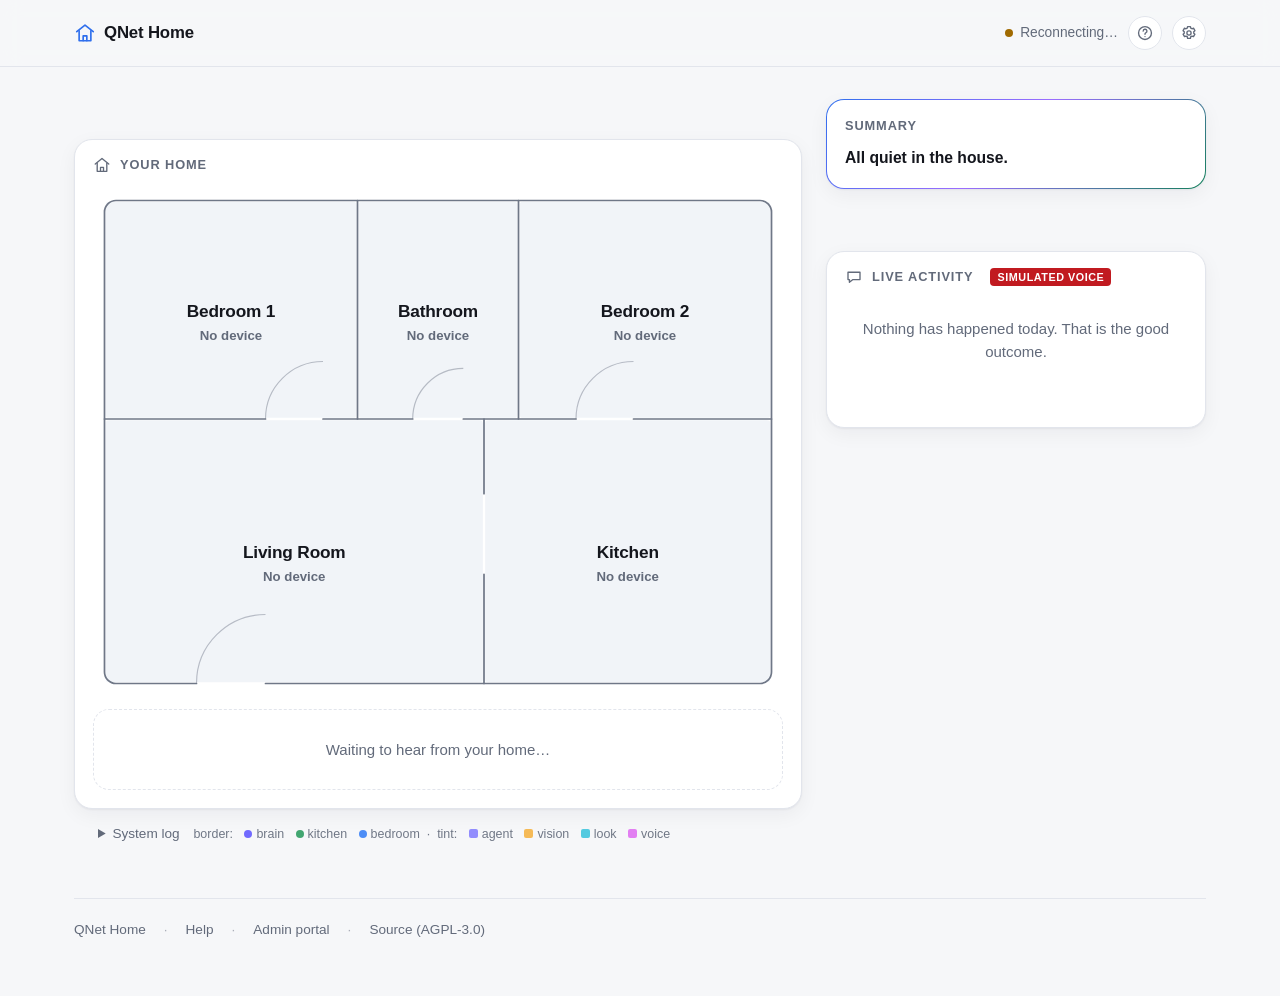
==== dashboard/index.html @ 2d07862c "System log: contrasting service tints replace same-hue shades Device stays the solid left border (vi" ====
<!--
  SPDX-License-Identifier: AGPL-3.0-or-later
  QNet Home - a privacy-first, multi-device home safety system.
  Copyright (C) 2026 QNet Home contributors. This is free software under the
  GNU Affero General Public License v3 or later, with ABSOLUTELY NO WARRANTY.

  dashboard/index.html - the QNet Home PRODUCT PAGE (T5.4; DESIGN.md S14/S18).

  This is the page a family opens. The page an engineer opens is
  dashboard/admin.html - which is this file's predecessor, moved aside intact
  (raw feed with topics and payloads, session fields, latency waterfall,
  bytes-on-the-wire, refusals, llm lines, reset buttons). Nothing was taken
  away from it; this file is a SECOND view over the same wire messages.

  THE RULE THIS FILE IS BUILT AROUND: no jargon reaches the screen. The words
  "MQTT", "topic", "payload", "JSON", "ULID", "session", "phase", "urgency",
  "skill" and "refusal" appear in this file only in comments and in variable
  names - never in anything rendered. Everything the resident's family sees is
  a plain English sentence. The single function that enforces this is
  humanize() in the LOGIC CORE below: it maps ONE wire event to ONE sentence,
  and returns null for every event kind that is engineering detail (refusal,
  llm, look_in_rooms, non-escalating phase moves, ...). If it returns null the
  event is not rendered here at all - go to the admin portal for it.

  What DESIGN.md S14 still binds, and is still honoured:
    * urgency:safety + state:active takes over the whole screen; routine never
      does. Same predicate as the admin page (takeoverPredicate), so a "where
      are my glasses" question can never interrupt anyone.
    * the simulated emergency call is unmissable: the word SIMULATED is IN the
      sentence humanize() produces (never a tooltip, never a legend) and the
      renderer additionally paints a red bold badge on the line. A bystander
      glancing at this screen must not be able to mistake it for a real call.
    * AGPL S13 network-use clause: a source link to the repository is in the
      footer AND in the Help modal's About section.

  MQTT CLIENT ATTRIBUTION: the "MINI MQTT CLIENT" block below is copied, with
  only cosmetic renaming, from dashboard/admin.html, which itself copied it
  from dev/sim.html (T1.2b) - see that file's header for why a ~200-line
  hand-rolled MQTT-over-WebSocket client beats embedding mqtt.js for a
  dependency-free, CDN-free page that must work from file://. Three copies now
  speak the wire protocol identically; if the wire handling ever needs a fix,
  fix it in all three (the same accepted duplication sim.html documents).

  SESSION-TRACKING ATTRIBUTION: the qnet/session/<id> and qnet/<room>/*
  subscribe-and-index logic (the `sessions` / `rooms` maps, newestSessionForRoom,
  activeTakeoverSession, publishReset's qnet/<room>/cmd message) is likewise
  copied from dashboard/admin.html and kept behaviourally identical, so the two
  pages agree about what is happening in the house even though they say it
  completely differently.

  Self-contained: no build step, no npm, no CDN, no network fetch of any kind.
  Opens from file:// and from the packaged .EXE alike.
-->
<!DOCTYPE html>
<html lang="en">
<head>
<meta charset="UTF-8">
<meta name="viewport" content="width=device-width, initial-scale=1">
<title>QNet Home</title>
<style>
  /* ------------------------------------------------------------------
     Product surface. Light by default, dark when the OS asks (S14 wants
     a dark-friendly page; prefers-color-scheme plus an explicit
     data-theme override so a host that stamps one still wins).
     System font stack, generous spacing, no frameworks.
     ------------------------------------------------------------------ */
  :root {
    --bg: #f6f7f9;
    --bg-soft: #eef0f4;
    --card: #ffffff;
    --card-2: #f4f6f9;
    --line: #e2e5ec;
    --line-soft: #eceff4;
    --text: #14161d;
    --muted: #626a7a;
    --brand: #2f6fed;
    --calm: #12805a;
    --caution: #a06a00;
    --alert: #c22630;
    --shadow: 0 1px 2px rgba(16, 20, 32, 0.05), 0 6px 20px rgba(16, 20, 32, 0.05);
    /* T5.5 floor plan */
    --fp-room: #f1f4f8; --fp-wall: #6f7787; --fp-chip: #ffffff;
    --fp-caution-fill: rgba(160, 106, 0, 0.20);
    --fp-alert-fill: rgba(194, 38, 48, 0.20);
    --fp-clear-fill: rgba(18, 128, 90, 0.18);
  }
  @media (prefers-color-scheme: dark) {
    :root {
      --bg: #0d0f14;
      --bg-soft: #14171e;
      --card: #171a22;
      --card-2: #1d212a;
      --line: #272c37;
      --line-soft: #21252e;
      --text: #e9ebf1;
      --muted: #949bab;
      --brand: #6d9bff;
      --calm: #3fc287;
      --caution: #efb54a;
      --alert: #ff6b70;
      --shadow: 0 1px 2px rgba(0, 0, 0, 0.4), 0 8px 24px rgba(0, 0, 0, 0.35);
      --fp-room: #1b1f28; --fp-wall: #6b7488; --fp-chip: #232833;
      --fp-caution-fill: rgba(239, 181, 74, 0.22);
      --fp-alert-fill: rgba(255, 107, 112, 0.22);
      --fp-clear-fill: rgba(63, 194, 135, 0.20);
    }
  }
  :root[data-theme="light"] {
    --bg: #f6f7f9; --bg-soft: #eef0f4; --card: #ffffff; --card-2: #f4f6f9;
    --line: #e2e5ec; --line-soft: #eceff4; --text: #14161d; --muted: #626a7a;
    --brand: #2f6fed; --calm: #12805a; --caution: #a06a00; --alert: #c22630;
    --fp-room: #f1f4f8; --fp-wall: #6f7787; --fp-chip: #ffffff;
    --fp-caution-fill: rgba(160, 106, 0, 0.20);
    --fp-alert-fill: rgba(194, 38, 48, 0.20);
    --fp-clear-fill: rgba(18, 128, 90, 0.18);
  }
  :root[data-theme="dark"] {
    --bg: #0d0f14; --bg-soft: #14171e; --card: #171a22; --card-2: #1d212a;
    --line: #272c37; --line-soft: #21252e; --text: #e9ebf1; --muted: #949bab;
    --brand: #6d9bff; --calm: #3fc287; --caution: #efb54a; --alert: #ff6b70;
    --fp-room: #1b1f28; --fp-wall: #6b7488; --fp-chip: #232833;
    --fp-caution-fill: rgba(239, 181, 74, 0.22);
    --fp-alert-fill: rgba(255, 107, 112, 0.22);
    --fp-clear-fill: rgba(63, 194, 135, 0.20);
  }

  * { box-sizing: border-box; }
  html, body { margin: 0; padding: 0; }
  body {
    background: var(--bg);
    color: var(--text);
    font: 15px/1.55 -apple-system, BlinkMacSystemFont, "Segoe UI", Roboto,
          "Helvetica Neue", Arial, "Noto Sans", sans-serif;
    -webkit-font-smoothing: antialiased;
  }
  a { color: var(--brand); }

  .shell { max-width: 1180px; margin: 0 auto; padding: 0 24px 56px; }

  /* ---------------- top bar ---------------- */
  .topbar {
    position: sticky; top: 0; z-index: 30;
    background: var(--bg);  /* fallback first: color-mix is recent, this must never be transparent */
    background: color-mix(in srgb, var(--bg) 88%, transparent);
    backdrop-filter: saturate(1.4) blur(10px);
    border-bottom: 1px solid var(--line);
  }
  .topbar-inner {
    max-width: 1180px; margin: 0 auto; padding: 16px 24px;
    display: flex; align-items: center; gap: 18px; flex-wrap: wrap;
  }
  .brand {
    font-size: 1.05rem; font-weight: 700; letter-spacing: -0.01em;
    display: inline-flex; align-items: center; gap: 8px; white-space: nowrap;
  }
  .brand .mark { color: var(--brand); font-size: 1.15em; }
  .house-status {
    flex: 1 1 260px; min-width: 200px;
    font-size: 1.02rem; font-weight: 600; letter-spacing: -0.005em;
  }
  /* Calm house -> the banner is hidden entirely; the actions keep their
     right-edge seat without it. */
  .house-status[hidden] { display: none; }
  .topbar-actions { margin-left: auto; }
  .house-status.calm { color: var(--calm); }
  .house-status.caution { color: var(--caution); }
  .house-status.alert { color: var(--alert); }
  .topbar-actions { display: flex; align-items: center; gap: 10px; }

  .conn { display: inline-flex; align-items: center; gap: 7px; color: var(--muted); font-size: 0.86rem; white-space: nowrap; }
  .conn .dot { width: 8px; height: 8px; border-radius: 50%; background: var(--muted); flex: none; }
  .conn.online .dot { background: var(--calm); }
  .conn.offline .dot { background: var(--caution); animation: breathe 1.6s ease-in-out infinite; }
  @keyframes breathe { 0%, 100% { opacity: 1; } 50% { opacity: 0.3; } }

  .icon-btn {
    width: 34px; height: 34px; border-radius: 50%;
    border: 1px solid var(--line); background: var(--card); color: var(--muted);
    font: inherit; font-size: 0.95rem; line-height: 1; cursor: pointer;
    display: inline-flex; align-items: center; justify-content: center;
  }
  .icon-btn:hover { color: var(--text); border-color: var(--muted); }
  .icon-btn:focus-visible { outline: 2px solid var(--brand); outline-offset: 2px; }

  /* ---------------- sections ---------------- */
  section { margin-top: 40px; }
  h2 {
    font-size: 0.8rem; font-weight: 700; letter-spacing: 0.07em;
    text-transform: uppercase; color: var(--muted); margin: 0 0 16px;
  }

  .rooms { display: grid; grid-template-columns: repeat(auto-fill, minmax(230px, 1fr)); gap: 16px; }
  .room {
    background: var(--card); border: 1px solid var(--line); border-radius: 16px;
    padding: 20px; box-shadow: var(--shadow);
  }
  .room.alert { border-color: var(--alert); }
  .room-name { font-size: 1.1rem; font-weight: 650; letter-spacing: -0.01em; margin-bottom: 12px; }
  .room-state { display: flex; align-items: center; gap: 9px; font-weight: 600; font-size: 0.98rem; }
  .room-state .bullet { width: 9px; height: 9px; border-radius: 50%; background: var(--muted); flex: none; }
  .room-state.quiet { color: var(--muted); }
  .room-state.quiet .bullet { background: var(--calm); opacity: 0.55; }
  .room-state.good { color: var(--calm); }
  .room-state.good .bullet { background: var(--calm); }
  .room-state.caution { color: var(--caution); }
  .room-state.caution .bullet { background: var(--caution); animation: breathe 1.6s ease-in-out infinite; }
  .room-state.alert { color: var(--alert); }
  .room-state.alert .bullet { background: var(--alert); animation: breathe 1.1s ease-in-out infinite; }
  .room-when { margin-top: 8px; color: var(--muted); font-size: 0.85rem; }

  .placeholder {
    background: var(--card); border: 1px dashed var(--line); border-radius: 16px;
    padding: 28px 24px; color: var(--muted); text-align: center;
  }

  /* ---------------- today feed ---------------- */
  .feed { background: var(--card); border: 1px solid var(--line); border-radius: 16px; box-shadow: var(--shadow); overflow: hidden; }
  .entry {
    display: flex; gap: 14px; align-items: flex-start;
    padding: 14px 20px; border-bottom: 1px solid var(--line-soft);
  }
  .entry:last-child { border-bottom: none; }
  .entry .icon { font-size: 1.05rem; line-height: 1.45; width: 1.5em; text-align: center; flex: none; }
  .entry .body { flex: 1; min-width: 0; }
  .entry .text { word-wrap: break-word; }
  .entry .when { color: var(--muted); font-size: 0.8rem; font-variant-numeric: tabular-nums; white-space: nowrap; padding-top: 2px; }
  .entry.tone-dim .text { color: var(--muted); font-style: italic; }
  .entry.tone-good .text { color: var(--calm); }
  .entry.tone-alert .text { color: var(--alert); font-weight: 600; }
  .entry.tone-emergency {
    background: rgba(194, 38, 48, 0.10);   /* fallback: the tint is part of the S14 requirement */
    background: color-mix(in srgb, var(--alert) 10%, transparent);
    border-left: 4px solid var(--alert);
  }
  .entry.tone-emergency .text { color: var(--alert); font-weight: 700; }
  /* S14: the SIMULATED badge is a requirement, not styling. Red, bold, ON the
     line - identical treatment to the admin page's .badge-sim. */
  .sim-badge {
    display: inline-block; margin-left: 8px; padding: 1px 7px; border-radius: 4px;
    background: #c11a20; color: #ffffff; font-size: 0.72em; font-weight: 800;
    letter-spacing: 0.05em; vertical-align: 1px;
  }

  /* ---------------- footer ---------------- */
  footer {
    margin-top: 48px; padding-top: 20px; border-top: 1px solid var(--line);
    color: var(--muted); font-size: 0.85rem;
    display: flex; gap: 8px 18px; flex-wrap: wrap; align-items: center;
  }
  footer a { color: var(--muted); text-decoration: none; }
  footer a:hover { color: var(--brand); text-decoration: underline; }
  footer .sep { opacity: 0.5; }

  /* ---------------- modals ---------------- */
  .modal { position: fixed; inset: 0; z-index: 400; display: none; align-items: center; justify-content: center; padding: 24px; }
  .modal.open { display: flex; }
  .modal-scrim { position: absolute; inset: 0; background: rgba(10, 12, 18, 0.5); }
  .modal-card {
    position: relative; background: var(--card); color: var(--text);
    border: 1px solid var(--line); border-radius: 18px; box-shadow: var(--shadow);
    width: min(620px, 100%); max-height: 86vh; overflow-y: auto; padding: 28px 30px 30px;
  }
  .modal-card h3 { margin: 0 0 6px; font-size: 1.25rem; letter-spacing: -0.01em; }
  .modal-card h4 { margin: 26px 0 8px; font-size: 0.95rem; }
  .modal-card p, .modal-card li { color: var(--muted); }
  .modal-card ol, .modal-card ul { padding-left: 20px; margin: 8px 0; }
  .modal-card li { margin: 4px 0; }
  .modal-close {
    position: absolute; top: 16px; right: 18px; border: none; background: transparent;
    color: var(--muted); font-size: 1.4rem; line-height: 1; cursor: pointer; padding: 4px 8px;
  }
  .modal-close:hover { color: var(--text); }
  .legend { list-style: none; padding: 0; }
  .legend li { display: flex; align-items: baseline; gap: 10px; margin: 8px 0; }
  .legend .bullet { width: 9px; height: 9px; border-radius: 50%; flex: none; position: relative; top: 4px; }
  .legend .name { color: var(--text); font-weight: 600; white-space: nowrap; }

  .field { margin: 18px 0 6px; }
  .field label { display: block; font-weight: 600; color: var(--text); margin-bottom: 6px; font-size: 0.95rem; }
  .field input {
    width: 100%; padding: 10px 12px; font: inherit; color: var(--text);
    background: var(--card-2); border: 1px solid var(--line); border-radius: 10px;
  }
  .field input:focus { outline: 2px solid var(--brand); outline-offset: 1px; }
  .field .hint { color: var(--muted); font-size: 0.85rem; margin-top: 6px; }
  .btn {
    font: inherit; font-weight: 600; cursor: pointer; border-radius: 10px;
    padding: 10px 18px; border: 1px solid var(--line); background: var(--card-2); color: var(--text);
  }
  .btn.primary { background: var(--brand); border-color: transparent; color: #fff; }
  .btn:hover { filter: brightness(1.06); }
  .modal-actions { display: flex; justify-content: flex-end; gap: 10px; margin-top: 22px; }

  /* ---------------- incident banner (the default) ---------------- */
  #alertBanner {
    position: sticky; top: 0; z-index: 40;
    display: flex; align-items: center; gap: 12px;
    padding: 12px 24px; background: var(--alert); color: #fff;
    font-weight: 650; font-size: 0.98rem;
  }
  #alertBanner[hidden] { display: none; }
  #alertBanner .ab-dot {
    width: 10px; height: 10px; border-radius: 50%; background: #fff;
    animation: live-breathe 1.2s ease-in-out infinite; flex: 0 0 auto;
  }
  @media (prefers-reduced-motion: reduce) { #alertBanner .ab-dot { animation: none; } }
  #alertBanner .ab-actions { margin-left: auto; display: flex; gap: 8px; }
  #alertBanner .btn.sm {
    padding: 7px 14px; font-size: 0.85rem; border-radius: 9px;
    background: rgba(255,255,255,0.16); border: 1px solid rgba(255,255,255,0.45); color: #fff;
    font: inherit; font-size: 0.85rem; cursor: pointer;
  }
  #alertBanner .btn.sm.ab-resolve { background: #fff; color: var(--alert); border-color: #fff; }

  /* ---------------- safety takeover ---------------- */
  /* Calm but urgent: one room, one conversation, one button. Not a siren -
     the person reading this is probably frightened already. */
  #takeover { position: fixed; inset: 0; z-index: 600; display: none; background: var(--bg); overflow-y: auto; }
  #takeover.open { display: block; }
  .to-inner { max-width: 760px; margin: 0 auto; padding: 40px 24px 48px; display: flex; flex-direction: column; min-height: 100vh; }
  .to-kicker { color: var(--alert); font-weight: 700; font-size: 0.78rem; letter-spacing: 0.1em; text-transform: uppercase; }
  .to-room { font-size: clamp(2.2rem, 7vw, 3.4rem); font-weight: 750; letter-spacing: -0.02em; margin: 6px 0 2px; }
  .to-headline { font-size: 1.15rem; font-weight: 600; color: var(--alert); }
  .to-elapsed { color: var(--muted); margin-top: 10px; font-variant-numeric: tabular-nums; }
  .to-strip {
    margin: 22px 0 6px; padding: 14px 18px; border-radius: 12px;
    background: var(--card); border: 1px solid var(--line);
    display: flex; flex-wrap: wrap; gap: 6px 14px; align-items: center; font-weight: 600;
  }
  .to-strip .fact { display: inline-flex; align-items: center; gap: 8px; }
  .to-strip .fact::before { content: "✓"; color: var(--calm); font-weight: 800; }
  .to-strip .fact.sim::before { content: "!"; color: var(--alert); }
  .to-strip .sep { color: var(--muted); opacity: 0.6; }
  .to-chat { flex: 1; margin: 22px 0 8px; display: flex; flex-direction: column; gap: 10px; }
  .bubble { max-width: 78%; padding: 11px 15px; border-radius: 16px; line-height: 1.45; }
  .bubble.qnet { align-self: flex-end; background: var(--brand); color: #fff; border-bottom-right-radius: 5px; }
  .bubble.person { align-self: flex-start; background: var(--card-2); border: 1px solid var(--line); border-bottom-left-radius: 5px; }
  .bubble.silence { align-self: center; background: transparent; color: var(--muted); font-style: italic; font-size: 0.9rem; padding: 4px 0; }
  .to-actions { margin-top: 20px; display: flex; align-items: center; gap: 14px; flex-wrap: wrap; }
  #resolveBtn { background: var(--alert); border-color: transparent; color: #fff; padding: 13px 26px; font-size: 1rem; }
  .to-actions .hint { color: var(--muted); font-size: 0.85rem; }

  .selftest-output {
    margin-top: 24px; background: var(--card); border: 1px solid var(--line);
    border-radius: 12px; padding: 16px; font: 12px/1.55 ui-monospace, SFMono-Regular, Consolas, monospace;
    white-space: pre-wrap; max-height: 50vh; overflow-y: auto; color: var(--text);
  }

  /* ==================================================================
     T5.5 - THE HOUSE
     Left: an SVG floor plan of a standard two-bedroom home. Right: a
     380px column with the summary card over the live activity feed.
     One breakpoint, at 900px, where the two columns become one.
     ================================================================== */

  /* ---- the icon sprite ---- */
  /* Every glyph is stroke-only and inherits currentColor, so an icon is
     always exactly the colour of the text it sits beside - which is what
     makes the alert red and the all-clear green for free. */
  .sprite { position: absolute; width: 0; height: 0; overflow: hidden; }
  .ico {
    width: 18px; height: 18px; display: block; flex: none;
    fill: none; stroke: currentColor; stroke-width: 1.8;
    stroke-linecap: round; stroke-linejoin: round;
  }
  .ico.sm { width: 15px; height: 15px; }
  .ico.lg { width: 22px; height: 22px; }

  /* ---- two-column shell ---- */
  .layout {
    margin-top: 32px;
    display: grid; grid-template-columns: minmax(0, 1fr) minmax(300px, 380px);
    gap: 24px; align-items: start;
  }
  @media (max-width: 900px) {
    .layout { grid-template-columns: minmax(0, 1fr); }
    .side { max-width: none; }
  }
  .side { display: flex; flex-direction: column; gap: 22px; min-width: 0; }

  .panel {
    background: var(--card); border: 1px solid var(--line);
    border-radius: 18px; box-shadow: var(--shadow);
  }
  .panel-head {
    display: flex; align-items: center; gap: 9px;
    padding: 15px 18px 0;
  }
  .panel-head h2 { margin: 0; }
  .panel-head .ico { color: var(--muted); }

  /* ---- unassigned chip row ---- */
  .chiprow {
    display: flex; flex-wrap: wrap; align-items: center; gap: 8px;
    padding: 12px 18px 0; font-size: 0.85rem; color: var(--muted);
  }
  .chiprow[hidden] { display: none; }
  .chip {
    display: inline-flex; align-items: center; gap: 6px;
    padding: 3px 10px; border-radius: 999px;
    border: 1px dashed var(--line); background: var(--card-2); color: var(--muted);
    font-size: 0.82rem; font-weight: 600;
  }
  .chiprow .link {
    background: none; border: none; padding: 0; font: inherit; font-weight: 600;
    color: var(--brand); cursor: pointer; text-decoration: underline;
  }

  /* ---- the floor plan itself ---- */
  .fp-wrap { padding: 14px 18px 18px; }
  .floorplan { width: 100%; height: auto; display: block; }

  /* Walls: one weight for the shell, the same for partitions. 1.5px reads as
     drawn rather than as a border at every zoom we care about. */
  .fp-wall {
    fill: none; stroke: var(--fp-wall); stroke-width: 1.5;
    stroke-linecap: round; stroke-linejoin: round;
  }
  .fp-swing { fill: none; stroke: var(--fp-wall); stroke-width: 1; opacity: 0.45; }

  .fp-fill {
    fill: var(--fp-room); stroke: none;
    transition: fill 420ms ease;
  }
  .fp-room { cursor: pointer; outline: none; }
  .fp-room .fp-name {
    font-size: 15px; font-weight: 650; fill: var(--text);
    text-anchor: middle; pointer-events: none; user-select: none;
    letter-spacing: -0.01em;
  }
  .fp-room .fp-cap {
    font-size: 11.5px; font-weight: 600; fill: var(--muted);
    text-anchor: middle; pointer-events: none; user-select: none;
  }
  .fp-room:hover .fp-fill { filter: brightness(0.97); }
  @media (prefers-color-scheme: dark) { .fp-room:hover .fp-fill { filter: brightness(1.22); } }
  .fp-room:focus-visible .fp-focus { stroke: var(--brand); stroke-width: 2.5; opacity: 1; }
  .fp-focus { fill: none; stroke: none; opacity: 0; pointer-events: none; }

  /* State washes. Neutral is the base fill above; the rest paint over it. */
  .fp-room.tint-caution .fp-fill { fill: var(--fp-caution-fill); }
  .fp-room.tint-caution .fp-cap { fill: var(--caution); }
  .fp-room.tint-alert   .fp-fill { fill: var(--fp-alert-fill); animation: fpPulse 2s ease-in-out infinite; }
  .fp-room.tint-alert   .fp-cap { fill: var(--alert); }
  .fp-room.tint-alert   .fp-name { fill: var(--alert); }
  .fp-room.tint-clear   .fp-fill { fill: var(--fp-clear-fill); }
  .fp-room.tint-clear   .fp-cap { fill: var(--calm); }
  /* The 2s pulse is DESIGN S14's "urgent but not a siren": a slow breath, not
     a strobe. Anyone who has asked the OS to stop animating gets a flat wash. */
  @keyframes fpPulse { 0%, 100% { opacity: 1; } 50% { opacity: 0.55; } }
  @media (prefers-reduced-motion: reduce) {
    .fp-room.tint-alert .fp-fill { animation: none; }
  }

  /* The incident badge, at the room's centroid while a run is open. */
  .fp-badge { pointer-events: none; }
  .fp-badge.is-off { display: none; }
  .fp-badge circle { fill: var(--alert); stroke: none; }
  .fp-badge use { color: #ffffff; fill: none; stroke: currentColor; stroke-width: 2; stroke-linecap: round; stroke-linejoin: round; }

  /* Device dot-cluster: camera + speaker in a pill, at a fixed anchor. */
  .fp-dev { pointer-events: none; }
  .fp-dev.is-off { display: none; }
  .fp-dev .fp-dev-chip { fill: var(--fp-chip); stroke: var(--fp-wall); stroke-width: 0.8; opacity: 0.95; }
  .fp-dev use { color: var(--muted); fill: none; stroke: currentColor; stroke-width: 1.9; stroke-linecap: round; stroke-linejoin: round; }
  .fp-room.tint-alert .fp-dev use { color: var(--alert); }

  /* ---- hover / focus tooltip ---- */
  .fp-tip {
    position: fixed; z-index: 120; pointer-events: none; opacity: 0;
    transition: opacity 120ms ease; max-width: 260px;
    background: var(--card); color: var(--text);
    border: 1px solid var(--line); border-radius: 12px;
    box-shadow: var(--shadow); padding: 11px 14px; font-size: 0.86rem;
  }
  .fp-tip.show { opacity: 1; }
  .fp-tip .tip-name { font-weight: 700; font-size: 0.95rem; }
  .fp-tip .tip-state { font-weight: 600; margin-top: 2px; }
  .fp-tip .tip-state.caution { color: var(--caution); }
  .fp-tip .tip-state.alert { color: var(--alert); }
  .fp-tip .tip-state.good { color: var(--calm); }
  .fp-tip .tip-state.quiet { color: var(--muted); }
  .fp-tip .tip-line { color: var(--muted); margin-top: 6px; display: flex; align-items: center; gap: 7px; }

  /* ---- raw system log pane ---- */
  .syslog {
    max-width: 1180px; margin: 8px auto 0; padding: 0 24px;
    color: var(--muted); font-size: 0.85rem;
  }
  .syslog summary { cursor: pointer; padding: 6px 0; user-select: none; }
  .syslog .syslog-count { opacity: 0.7; }
  .syslog .syslog-pre {
    background: var(--card); border: 1px solid var(--line); border-radius: 12px;
    padding: 8px; max-height: 320px; overflow: auto;
    font-family: ui-monospace, Consolas, monospace;
    font-size: 0.76rem; line-height: 1.55; margin: 4px 0 12px;
  }
  .sl-line { white-space: pre; padding: 1px 8px; border-left: 4px solid transparent; border-radius: 3px; }
  /* axis 1: DEVICE = the solid left border */
  .sl-line.sl-brain   { border-left-color: #635bff; }
  .sl-line.sl-kitchen { border-left-color: #2f9e63; }
  .sl-line.sl-bedroom { border-left-color: #3b82f6; }
  .sl-line.sl-other   { border-left-color: #9ca3af; }
  /* axis 2: SERVICE = contrasting background tints (user feedback: shades of
     one hue were too close to tell apart) */
  .sl-line.sl-svc-vision { background: linear-gradient(90deg, rgba(245,158,11,0.20), rgba(245,158,11,0.05) 70%); }
  .sl-line.sl-svc-look   { background: linear-gradient(90deg, rgba(6,182,212,0.20),  rgba(6,182,212,0.05) 70%); }
  .sl-line.sl-svc-voice  { background: linear-gradient(90deg, rgba(217,70,239,0.20), rgba(217,70,239,0.05) 70%); }
  .sl-line.sl-svc-agent  { background: linear-gradient(90deg, rgba(99,91,255,0.18),  rgba(99,91,255,0.04) 70%); }
  .sl-legend { font-weight: 400; margin-left: 10px; opacity: 0.9; font-size: 0.78rem; }
  .sl-dot { display: inline-block; width: 8px; height: 8px; border-radius: 50%; margin: 0 4px 0 8px; }
  .sl-dot.sl-brain { background: #635bff; } .sl-dot.sl-kitchen { background: #2f9e63; }
  .sl-dot.sl-bedroom { background: #3b82f6; }
  .sl-sq { display: inline-block; width: 9px; height: 9px; border-radius: 2px; margin: 0 4px 0 8px; }
  .sl-sq.v { background: rgba(245,158,11,0.75); } .sl-sq.l { background: rgba(6,182,212,0.75); }
  .sl-sq.vo { background: rgba(217,70,239,0.75); } .sl-sq.a { background: rgba(99,91,255,0.75); }

  /* ---- live camera health ---- */
  /* The dot is the "is the webcam actually working" answer, everywhere a room
     is drawn: green + breathing while heartbeats flow, still amber when three
     beats in a row have gone missing. */
  .live-dot { width: 8px; height: 8px; border-radius: 50%; flex: 0 0 auto; display: inline-block; }
  .live-dot.on { background: var(--calm); animation: live-breathe 2.4s ease-in-out infinite; }
  .live-dot.off { background: var(--caution); animation: none; }
  @keyframes live-breathe { 0%, 100% { opacity: 1; } 50% { opacity: 0.35; } }
  @media (prefers-reduced-motion: reduce) { .live-dot.on { animation: none; } }
  .rm-health { display: inline-flex; align-items: center; gap: 6px; margin-left: 10px; }
  .fp-dev.dev-online use { color: var(--calm); }

  /* ---- the Summary card ---- */
  /* A 1px gradient hairline, done as a padded wrapper so it works without
     border-image and degrades to a plain rounded card if the gradient is
     unsupported. Subtle on purpose: this card must not out-shout an alert. */
  .summary {
    padding: 1px; border-radius: 18px;
    background: var(--line);
    background: linear-gradient(135deg, var(--brand) 0%, #9b6dff 48%, var(--calm) 100%);
    box-shadow: var(--shadow);
  }
  .summary-inner { background: var(--card); border-radius: 17px; padding: 16px 18px 18px; }
  .summary-head {
    display: flex; align-items: center; gap: 8px; margin-bottom: 10px;
    color: var(--muted); cursor: help;
  }
  .summary-head h2 { margin: 0; }
  .summary-text { font-size: 0.98rem; line-height: 1.55; }
  .summary-text .sim-badge { vertical-align: 2px; }
  .summary-headline { font-weight: 600; }
  .summary-bullets { margin: 8px 0 0; padding-left: 20px; }
  .summary-bullets li { margin-top: 4px; }
  .summary-bullets li::marker { color: var(--brand); }

  /* ---- live activity feed ---- */
  .feed-panel { display: flex; flex-direction: column; overflow: hidden; position: relative; }
  .feed-scroll { max-height: 46vh; min-height: 140px; overflow-y: auto; padding: 6px 0 4px; scroll-behavior: smooth; }
  @media (max-width: 900px) { .feed-scroll { max-height: 60vh; } }
  .feed-scroll .entry { padding: 11px 18px; }
  .feed-scroll .entry .icon { width: auto; display: flex; align-items: center; padding-top: 2px; }
  /* A new line announces itself: a quick settle into place and a brand-tinted
     wash that fades over a couple of seconds. Subtle on purpose - it should
     catch the corner of the eye, not compete with an alert. */
  .feed-scroll .entry.flash { animation: entry-flash 2.2s ease-out both; }
  @keyframes entry-flash {
    0%   { background: rgba(99, 91, 255, 0.16); transform: translateY(-3px); opacity: 0.4; }
    12%  { transform: translateY(0); opacity: 1; }
    100% { background: transparent; }
  }
  @media (prefers-reduced-motion: reduce) {
    .feed-scroll .entry.flash { animation: none; }
  }

  /* ---- room modal: the camera live-view placeholder ---- */
  /* This is the DESIGNED SLOT for streaming, not a stub apologising for its
     absence: a real 16:9 panel where the picture will go, labelled honestly. */
  .cam {
    position: relative; width: 100%; aspect-ratio: 16 / 9;
    border-radius: 14px; overflow: hidden;
    background: #10131a; border: 1px solid var(--line);
    display: flex; flex-direction: column; align-items: center; justify-content: center;
    gap: 10px; text-align: center; padding: 18px;
  }
  /* aspect-ratio fallback for older engines */
  @supports not (aspect-ratio: 16 / 9) { .cam { height: 0; padding-bottom: 56.25%; } }
  .cam::before {
    content: ""; position: absolute; inset: 0;
    background: radial-gradient(120% 90% at 50% 40%, rgba(255,255,255,0.06), transparent 70%);
  }
  .cam .ico { width: 42px; height: 42px; color: #6f7889; stroke-width: 1.4; position: relative; }
  .cam-title { position: relative; color: #cdd3df; font-weight: 650; letter-spacing: 0.01em; }
  .cam-note { position: relative; color: #8992a3; font-size: 0.86rem; max-width: 34ch; }
  .cam-chip {
    position: relative; display: inline-block; padding: 2px 10px; border-radius: 999px;
    background: rgba(255,255,255,0.07); color: #97a0b1;
    font-size: 0.74rem; font-weight: 700; letter-spacing: 0.06em; text-transform: uppercase;
  }
  .room-modal-state { display: flex; align-items: center; gap: 8px; font-weight: 650; margin: 2px 0 4px; }
  .room-modal-state.caution { color: var(--caution); }
  .room-modal-state.alert { color: var(--alert); }
  .room-modal-state.good { color: var(--calm); }
  .room-modal-state.quiet { color: var(--muted); }
  .devline { display: flex; align-items: center; gap: 9px; color: var(--muted); margin: 6px 0; }

  /* ---- Settings: rooms & devices ---- */
  .maprow {
    display: flex; align-items: center; gap: 10px; flex-wrap: wrap;
    padding: 9px 0; border-bottom: 1px solid var(--line-soft);
  }
  .maprow:last-child { border-bottom: none; }
  .maprow .devname { flex: 1 1 130px; font-weight: 650; color: var(--text); min-width: 0; }
  .maprow .how { color: var(--muted); font-size: 0.78rem; }
  .maprow select {
    font: inherit; font-size: 0.9rem; padding: 7px 10px; border-radius: 9px;
    background: var(--card-2); color: var(--text); border: 1px solid var(--line);
  }
  .maprow select:focus { outline: 2px solid var(--brand); outline-offset: 1px; }
  /* T5.7: per-room camera preview address. Full-width second line of a maprow
     (the row wraps), styled like every other input on the page. */
  .maprow .camurl {
    flex: 1 1 100%; font: inherit; font-size: 0.85rem; padding: 7px 10px;
    border-radius: 9px; background: var(--card-2); color: var(--text);
    border: 1px solid var(--line);
  }
  .maprow .camurl:focus { outline: 2px solid var(--brand); outline-offset: 1px; }

  /* ---- T5.7: typed voice input (feature-flagged, default OFF) ----
     A chat-style composer docked under the Live activity feed. It only exists
     on screen while the Settings toggle is on, and the SIMULATED VOICE badge
     in the panel head is on exactly as long as it is - §14's honesty rule,
     same treatment as the SIMULATED call badge. */
  .voice-dock {
    display: flex; gap: 8px; align-items: center;
    padding: 10px 14px; border-top: 1px solid var(--line-soft);
  }
  .voice-dock[hidden] { display: none; }
  .voice-dock select {
    font: inherit; font-size: 0.86rem; padding: 8px 8px; border-radius: 9px;
    background: var(--card-2); color: var(--text); border: 1px solid var(--line);
    max-width: 130px;
  }
  .voice-dock input {
    flex: 1; min-width: 0; font: inherit; font-size: 0.9rem; padding: 8px 12px;
    border-radius: 9px; background: var(--card-2); color: var(--text);
    border: 1px solid var(--line);
  }
  .voice-dock input:focus, .voice-dock select:focus { outline: 2px solid var(--brand); outline-offset: 1px; }
  .voice-dock button { padding: 8px 14px; }
  /* The greyed "not heard" hint chip on a discarded typed line. */
  .entry .line-hint {
    display: inline-block; margin-left: 8px; padding: 1px 8px; border-radius: 999px;
    border: 1px dashed var(--line); color: var(--muted);
    font-size: 0.72em; font-style: normal; white-space: nowrap; vertical-align: 1px;
  }

  /* ---- T5.7: room modal live camera preview (DESIGN §17 O14) ---- */
  .cam img {
    position: absolute; inset: 0; width: 100%; height: 100%;
    object-fit: contain; background: #000; z-index: 1;
  }
  .cam img[hidden] { display: none; }
  .cam .cam-live {
    position: absolute; top: 10px; left: 12px; z-index: 2;
    padding: 2px 10px; border-radius: 999px;
    background: rgba(0, 0, 0, 0.55); color: #ffffff;
    font-size: 0.72rem; font-weight: 700; letter-spacing: 0.04em;
  }
  .cam .cam-live .live-dot { color: #3fc287; margin-right: 4px; }
  .cam .cam-live[hidden] { display: none; }
  .cam .cam-err {
    position: absolute; bottom: 10px; left: 12px; z-index: 2;
    padding: 2px 10px; border-radius: 999px;
    background: rgba(0, 0, 0, 0.55); color: #cdd3df; font-size: 0.74rem;
  }
  .cam .cam-err[hidden] { display: none; }
</style>
</head>
<body>

<!-- ===================== ICON SPRITE =====================
  T5.5. Every glyph on this page comes from here. Hand-drawn on a 24x24 grid,
  stroke-only, no fills, no attributes on the paths at all - so each one
  inherits fill/stroke/stroke-width from the <use> that summons it and is
  therefore always the exact colour of the text beside it. That inheritance is
  why there is no per-icon colour CSS anywhere in this file.

  Emoji are gone from the page's chrome entirely (they render differently on
  every OS, they carry no stroke weight, and half of them are a different size
  to the other half). They survive ONLY inside quoted spoken text, which is the
  resident's words or the engine's - not this page's vocabulary.

  ICON_IDS in the LOGIC CORE lists these names, and the self-test asserts that
  every iconId humanize() can return is one of them.
-->
<svg class="sprite" aria-hidden="true" focusable="false" xmlns="http://www.w3.org/2000/svg">
  <symbol id="i-house" viewBox="0 0 24 24">
    <path d="M3 10.6 12 3.3l9 7.3"/><path d="M5.6 9.6V20.4h12.8V9.6"/><path d="M10 20.4v-5.2h4v5.2"/>
  </symbol>
  <symbol id="i-camera" viewBox="0 0 24 24">
    <path d="M3.2 8.9a2 2 0 0 1 2-2h2.1l1.3-2h6.8l1.3 2h2.1a2 2 0 0 1 2 2v8a2 2 0 0 1-2 2H5.2a2 2 0 0 1-2-2z"/>
    <circle cx="12" cy="12.7" r="3.2"/>
  </symbol>
  <symbol id="i-speaker" viewBox="0 0 24 24">
    <path d="M4 9.4h3.6L12 5.3v13.4L7.6 14.6H4z"/>
    <path d="M15.4 9.6a3.9 3.9 0 0 1 0 4.8"/><path d="M17.9 7a7.4 7.4 0 0 1 0 10"/>
  </symbol>
  <symbol id="i-mic" viewBox="0 0 24 24">
    <path d="M12 3.4a2.6 2.6 0 0 1 2.6 2.6v5.3a2.6 2.6 0 0 1-5.2 0V6A2.6 2.6 0 0 1 12 3.4z"/>
    <path d="M6.6 11.2a5.4 5.4 0 0 0 10.8 0"/><path d="M12 16.6v4"/><path d="M9.2 20.6h5.6"/>
  </symbol>
  <symbol id="i-bell" viewBox="0 0 24 24">
    <path d="M6.6 16.4V10a5.4 5.4 0 0 1 10.8 0v6.4"/><path d="M4.6 16.4h14.8"/>
    <path d="M10 19.3a2.2 2.2 0 0 0 4 0"/>
  </symbol>
  <symbol id="i-phone" viewBox="0 0 24 24">
    <path d="M6.7 3.5 9 3.9l1.2 3.6-1.9 1.5a12.2 12.2 0 0 0 5.7 5.7l1.5-1.9 3.6 1.2.4 2.4a1.6 1.6 0 0 1-1.7 1.8C10.5 19.7 4.3 13.5 4.9 5.3A1.6 1.6 0 0 1 6.7 3.5z"/>
  </symbol>
  <symbol id="i-chat" viewBox="0 0 24 24">
    <path d="M4 5.6h16v9.8h-9.4L5.9 19v-3.6H4z"/>
  </symbol>
  <symbol id="i-person" viewBox="0 0 24 24">
    <circle cx="12" cy="7.4" r="3.3"/><path d="M4.9 20.2a7.1 7.1 0 0 1 14.2 0"/>
  </symbol>
  <symbol id="i-magnifier" viewBox="0 0 24 24">
    <circle cx="10.7" cy="10.7" r="5.9"/><path d="m15 15 5 5"/>
  </symbol>
  <symbol id="i-check-circle" viewBox="0 0 24 24">
    <circle cx="12" cy="12" r="8.6"/><path d="m8 12.3 2.8 2.8 5.3-6"/>
  </symbol>
  <symbol id="i-alert-triangle" viewBox="0 0 24 24">
    <path d="M12 3.9 21.2 19.7H2.8z"/><path d="M12 9.9v4.2"/><path d="M12 17.1h.01"/>
  </symbol>
  <symbol id="i-sparkle" viewBox="0 0 24 24">
    <path d="M11 3.6 12.6 8.5 17.5 10.1 12.6 11.7 11 16.6 9.4 11.7 4.5 10.1 9.4 8.5z"/>
    <path d="M18 14.4 18.8 16.6 21 17.4 18.8 18.2 18 20.4 17.2 18.2 15 17.4 17.2 16.6z"/>
  </symbol>
  <symbol id="i-gear" viewBox="0 0 24 24">
    <path d="M13.9 3.4h-3.8l-.4 2.1a6.7 6.7 0 0 0-1.7.9l-2-.8-1.9 3.3 1.6 1.4a6.7 6.7 0 0 0 0 1.9l-1.6 1.4 1.9 3.3 2-.8a6.7 6.7 0 0 0 1.7.9l.4 2.1h3.8l.4-2.1a6.7 6.7 0 0 0 1.7-.9l2 .8 1.9-3.3-1.6-1.4a6.7 6.7 0 0 0 0-1.9l1.6-1.4-1.9-3.3-2 .8a6.7 6.7 0 0 0-1.7-.9z"/>
    <circle cx="12" cy="12" r="2.8"/>
  </symbol>
  <symbol id="i-question" viewBox="0 0 24 24">
    <circle cx="12" cy="12" r="8.6"/>
    <path d="M9.6 9.5a2.5 2.5 0 1 1 3.4 2.3c-.7.3-1 .9-1 1.6v.4"/><path d="M12 16.8h.01"/>
  </symbol>
  <symbol id="i-arrow-down" viewBox="0 0 24 24">
    <path d="M12 4.8v14.4"/><path d="m5.8 13.2 6.2 6 6.2-6"/>
  </symbol>
</svg>

<div class="topbar">
  <div class="topbar-inner">
    <div class="brand"><svg class="ico lg mark" aria-hidden="true"><use href="#i-house"></use></svg> QNet Home</div>
    <div class="house-status calm" id="houseStatus" hidden></div>
    <div class="topbar-actions">
      <span class="conn offline" id="conn"><span class="dot"></span><span id="connLabel">Reconnecting…</span></span>
      <button class="icon-btn" id="helpBtn" title="Help" aria-label="Help"><svg class="ico" aria-hidden="true"><use href="#i-question"></use></svg></button>
      <button class="icon-btn" id="settingsBtn" title="Settings" aria-label="Settings"><svg class="ico" aria-hidden="true"><use href="#i-gear"></use></svg></button>
    </div>
  </div>
</div>

<!-- The incident banner: the default face of an emergency (full-screen
     takeover is the Settings opt-in). Loud enough to be unmissable, small
     enough that the feed and the composer stay usable - resolving through
     conversation is the designed path, this strip is the shortcut. -->
<div id="alertBanner" role="alert" hidden>
  <span class="ab-dot" aria-hidden="true"></span>
  <span id="abText">Something needs attention</span>
  <span class="ab-actions">
    <button class="btn sm" id="abOpen" type="button">Open room</button>
    <button class="btn sm ab-resolve" id="abResolve" type="button">Mark resolved</button>
  </span>
</div>

<div class="shell">

  <div class="layout">

    <!-- ============ LEFT: THE HOUSE ============
      A schematic of a standard two-bedroom home, drawn once in markup and only
      ever RE-TINTED by script - the geometry never moves, so there is nothing
      to reflow when a room changes state and nothing to get wrong at 3am.

      Bedroom 1 | Bathroom (small, centre) | Bedroom 2   across the top
      Living Room | Kitchen                              across the bottom

      Walls are individual segments with real door gaps rather than five
      rectangles butted together, which is the whole difference between "a
      floor plan" and "a grid of boxes". Each room group is a button: hover or
      tab to it for the tooltip, click or press Enter for the room modal.
    -->
    <section class="panel" aria-labelledby="planTitle">
      <div class="panel-head">
        <svg class="ico" aria-hidden="true"><use href="#i-house"></use></svg>
        <h2 id="planTitle">Your home</h2>
      </div>

      <!-- Rooms the house mentioned that are not on the plan yet. They park
           here rather than being guessed onto a wrong room. -->
      <div class="chiprow" id="unassignedRow" hidden>
        <span>Not on the plan yet:</span>
        <span id="unassignedChips"></span>
        <button type="button" class="link" id="assignLink">Assign rooms</button>
      </div>

      <div class="fp-wrap">
        <svg class="floorplan" id="floorplan" viewBox="0 0 600 440"
             preserveAspectRatio="xMidYMid meet" role="group" aria-label="Floor plan of your home">

          <!-- room fills + labels + markers, painted under the walls -->
          <g id="fpRooms">
            <g class="fp-room" data-room="bedroom1" tabindex="0" role="button">
              <rect class="fp-fill" x="11" y="11" width="218" height="188" rx="3"/>
              <rect class="fp-focus" x="13" y="13" width="214" height="184" rx="3"/>
              <g class="fp-badge is-off" transform="translate(120,75)">
                <circle r="13"/><use href="#i-alert-triangle" x="-8" y="-8" width="16" height="16"/>
              </g>
              <text class="fp-name" x="120" y="111">Bedroom 1</text>
              <text class="fp-cap" x="120" y="131">All quiet</text>
              <g class="fp-dev is-off" transform="translate(120,163)">
                <rect class="fp-dev-chip" x="-26" y="-12" width="52" height="24" rx="12"/>
                <use href="#i-camera" x="-21" y="-8" width="16" height="16"/>
                <use href="#i-speaker" x="5" y="-8" width="16" height="16"/>
              </g>
            </g>

            <g class="fp-room" data-room="bathroom" tabindex="0" role="button">
              <rect class="fp-fill" x="231" y="11" width="138" height="188" rx="3"/>
              <rect class="fp-focus" x="233" y="13" width="134" height="184" rx="3"/>
              <g class="fp-badge is-off" transform="translate(300,75)">
                <circle r="13"/><use href="#i-alert-triangle" x="-8" y="-8" width="16" height="16"/>
              </g>
              <text class="fp-name" x="300" y="111">Bathroom</text>
              <text class="fp-cap" x="300" y="131">All quiet</text>
              <g class="fp-dev is-off" transform="translate(300,163)">
                <rect class="fp-dev-chip" x="-26" y="-12" width="52" height="24" rx="12"/>
                <use href="#i-camera" x="-21" y="-8" width="16" height="16"/>
                <use href="#i-speaker" x="5" y="-8" width="16" height="16"/>
              </g>
            </g>

            <g class="fp-room" data-room="bedroom2" tabindex="0" role="button">
              <rect class="fp-fill" x="371" y="11" width="218" height="188" rx="3"/>
              <rect class="fp-focus" x="373" y="13" width="214" height="184" rx="3"/>
              <g class="fp-badge is-off" transform="translate(480,75)">
                <circle r="13"/><use href="#i-alert-triangle" x="-8" y="-8" width="16" height="16"/>
              </g>
              <text class="fp-name" x="480" y="111">Bedroom 2</text>
              <text class="fp-cap" x="480" y="131">All quiet</text>
              <g class="fp-dev is-off" transform="translate(480,163)">
                <rect class="fp-dev-chip" x="-26" y="-12" width="52" height="24" rx="12"/>
                <use href="#i-camera" x="-21" y="-8" width="16" height="16"/>
                <use href="#i-speaker" x="5" y="-8" width="16" height="16"/>
              </g>
            </g>

            <g class="fp-room" data-room="living" tabindex="0" role="button">
              <rect class="fp-fill" x="11" y="201" width="328" height="228" rx="3"/>
              <rect class="fp-focus" x="13" y="203" width="324" height="224" rx="3"/>
              <g class="fp-badge is-off" transform="translate(175,285)">
                <circle r="13"/><use href="#i-alert-triangle" x="-8" y="-8" width="16" height="16"/>
              </g>
              <text class="fp-name" x="175" y="321">Living Room</text>
              <text class="fp-cap" x="175" y="341">All quiet</text>
              <g class="fp-dev is-off" transform="translate(175,373)">
                <rect class="fp-dev-chip" x="-26" y="-12" width="52" height="24" rx="12"/>
                <use href="#i-camera" x="-21" y="-8" width="16" height="16"/>
                <use href="#i-speaker" x="5" y="-8" width="16" height="16"/>
              </g>
            </g>

            <g class="fp-room" data-room="kitchen" tabindex="0" role="button">
              <rect class="fp-fill" x="341" y="201" width="248" height="228" rx="3"/>
              <rect class="fp-focus" x="343" y="203" width="244" height="224" rx="3"/>
              <g class="fp-badge is-off" transform="translate(465,285)">
                <circle r="13"/><use href="#i-alert-triangle" x="-8" y="-8" width="16" height="16"/>
              </g>
              <text class="fp-name" x="465" y="321">Kitchen</text>
              <text class="fp-cap" x="465" y="341">All quiet</text>
              <g class="fp-dev is-off" transform="translate(465,373)">
                <rect class="fp-dev-chip" x="-26" y="-12" width="52" height="24" rx="12"/>
                <use href="#i-camera" x="-21" y="-8" width="16" height="16"/>
                <use href="#i-speaker" x="5" y="-8" width="16" height="16"/>
              </g>
            </g>
          </g>

          <!-- WALLS. Outer shell with a rounded corner radius and one gap for
               the front door; partitions with a gap at every doorway. -->
          <g class="fp-wall" pointer-events="none">
            <path d="M20 10 H580 A10 10 0 0 1 590 20 V420 A10 10 0 0 1 580 430 H150
                     M90 430 H20 A10 10 0 0 1 10 420 V20 A10 10 0 0 1 20 10"/>
            <path d="M230 10 V200"/>
            <path d="M370 10 V200"/>
            <path d="M10 200 H150   M200 200 H278   M322 200 H420   M470 200 H590"/>
            <path d="M340 200 V265  M340 335 V430"/>
          </g>

          <!-- Door swings. Thin and half-faded: they say "this is a door"
               without competing with anything that matters. -->
          <g class="fp-swing" pointer-events="none">
            <path d="M90 430 A60 60 0 0 1 150 370"/>
            <path d="M150 200 A50 50 0 0 1 200 150"/>
            <path d="M278 200 A44 44 0 0 1 322 156"/>
            <path d="M420 200 A50 50 0 0 1 470 150"/>
          </g>
        </svg>

        <div class="placeholder" id="roomsEmpty" style="margin-top:14px;">Waiting to hear from your home…</div>
      </div>
    </section>

    <!-- ============ RIGHT: SUMMARY over LIVE ACTIVITY ============ -->
    <div class="side">

      <!-- The digest. Composed by composeSummary() in the LOGIC CORE from
           today's activity - deterministic, unit-tested, and deliberately NOT
           claimed to be written by a model. The tooltip says where it comes
           from. -->
      <div class="summary">
        <div class="summary-inner">
          <div class="summary-head" title="Generated from today's activity">
            <h2 id="summaryTitle">Summary</h2>
          </div>
          <div class="summary-text" id="summaryText" aria-live="polite"><div class="summary-headline">All quiet in the house.</div></div>
        </div>
      </div>

      <section class="panel feed-panel" aria-labelledby="feedTitle">
        <div class="panel-head">
          <svg class="ico" aria-hidden="true"><use href="#i-chat"></use></svg>
          <h2 id="feedTitle">Live activity</h2>
          <!-- T5.7: on exactly while the Settings toggle is on. §14's honesty
               rule, same treatment as the SIMULATED call badge: the reader must
               never mistake a typed line for something a room actually heard. -->
          <span class="sim-badge" id="voiceBadge" hidden>SIMULATED VOICE</span>
        </div>
        <!-- NEWEST AT THE TOP: the latest line is always visible without
             scrolling, and each new arrival announces itself with a brief
             highlight. Scrolling down reads back into the day. -->
        <div class="feed-scroll" id="feedScroll">
          <div class="feed" id="feed" style="border:none; box-shadow:none; border-radius:0; background:transparent;"></div>
          <div class="placeholder" id="feedEmpty" style="border:none; padding:24px 18px;">Nothing has happened today. That is the good outcome.</div>
        </div>
        <!-- T5.7: the typed stand-in for the speech service that is not built
             yet. Routing mirrors dev/sim.html's ROUTING CORE exactly (DESIGN §5
             sanctions the sim as the stand-in); hidden unless the toggle is on. -->
        <div class="voice-dock" id="voiceDock" hidden>
          <select id="voiceRoom" aria-label="Room the typed line is spoken in"></select>
          <input id="voiceText" type="text" autocomplete="off"
                 placeholder="Type what would have been said out loud…">
          <button class="btn primary" id="voiceSend">Send</button>
        </div>
      </section>

    </div>
  </div>

  <!-- Raw system log (user request 2026-08-06): every wire message, on the
       home page, collapsed by default so the product face stays calm. The
       admin portal remains the full technical view with filtering. -->
  <details class="syslog" id="syslogPane">
    <summary>System log <span class="syslog-count" id="syslogCount"></span>
      <span class="sl-legend">border: <i class="sl-dot sl-brain"></i>brain
      <i class="sl-dot sl-kitchen"></i>kitchen <i class="sl-dot sl-bedroom"></i>bedroom
      &nbsp;·&nbsp; tint: <i class="sl-sq a"></i>agent <i class="sl-sq v"></i>vision
      <i class="sl-sq l"></i>look <i class="sl-sq vo"></i>voice</span></summary>
    <div id="syslogBody" class="syslog-pre" aria-live="off"></div>
  </details>

  <footer>
    <span>QNet Home</span>
    <span class="sep">·</span>
    <a href="#" id="footerHelp">Help</a>
    <span class="sep">·</span>
    <a href="admin.html">Admin portal</a>
    <span class="sep">·</span>
    <a href="https://github.com/qnethome2026-oss/QNet-Home" target="_blank" rel="noopener">Source (AGPL-3.0)</a>
  </footer>

  <pre id="selftestOutput" class="selftest-output" hidden></pre>
</div>

<!-- ===================== HELP ===================== -->
<div class="modal" id="helpModal" role="dialog" aria-modal="true" aria-labelledby="helpTitle">
  <div class="modal-scrim" data-close></div>
  <div class="modal-card">
    <button class="modal-close" data-close aria-label="Close">×</button>
    <h3 id="helpTitle">Help</h3>

    <h4>What is QNet Home</h4>
    <p>
      QNet Home watches over the rooms you put it in, so someone who lives alone
      is never alone after a fall. Each room understands what it sees and hears
      on its own, right there in the room — no video, no audio and no recording
      ever leaves the house. The only things that travel between rooms are short
      text messages, like “a fall was detected” or “the glasses are on the
      nightstand”.
    </p>

    <h4>What the statuses mean</h4>
    <ul class="legend">
      <li><span class="bullet" style="background: var(--calm); opacity: 0.55;"></span><span><span class="name">All quiet</span> — nothing is happening in that room.</span></li>
      <li><span class="bullet" style="background: var(--caution);"></span><span><span class="name">Checking in…</span> — QNet saw something and is asking whether the person is okay.</span></li>
      <li><span class="bullet" style="background: var(--alert);"></span><span><span class="name">Needs attention</span> — nobody answered, so QNet has started getting help.</span></li>
      <li><span class="bullet" style="background: var(--alert);"></span><span><span class="name">Help is on the way</span> — emergency help has been called.</span></li>
      <li><span class="bullet" style="background: var(--calm);"></span><span><span class="name">All clear</span> — the room settled down again a few minutes ago.</span></li>
    </ul>

    <h4>What happens when a fall is detected</h4>
    <ol>
      <li>The room sees the fall and QNet speaks up straight away: “I saw you fall. Are you okay?”</li>
      <li>It listens. If the person says they are fine, or that it was a false alarm, it stops there.</li>
      <li>If nobody answers, QNet messages the trusted contacts on your list and keeps talking to the person so they are not alone.</li>
      <li>If there is still no answer, QNet calls emergency services and says where the fall happened.</li>
      <li>It stays with the person, telling them what has been done, until help arrives.</li>
    </ol>

    <h4>How to cancel</h4>
    <p>
      Say <b>“false alarm”</b>, <b>“never mind”</b> or <b>“stop”</b> out loud, in the room.
      QNet stops immediately and marks it as a false alarm. You can also press
      <b>Mark as resolved</b> on this screen while an alert is showing.
    </p>

    <h4>For first responders</h4>
    <p>
      Say <b>“I'm the first responder, what happened?”</b> anywhere in the house and
      QNet will speak a short summary out loud: what it saw, when, what the person
      said, and who has already been contacted. It works at any point, including
      while an emergency is still in progress.
    </p>

    <h4>About</h4>
    <p>
      QNet Home, version 0.1.0. Free software licensed under the
      <b>GNU Affero General Public License v3 or later</b>, with absolutely no
      warranty. Because you are using this over a network, the licence entitles you
      to the complete source code:
      <a href="https://github.com/qnethome2026-oss/QNet-Home" target="_blank" rel="noopener">github.com/qnethome2026-oss/QNet-Home</a>.
    </p>
    <p>
      Emergency calls in this build are <b>simulated</b> and clearly labelled as such
      on screen. QNet Home is not a medical device.
    </p>
  </div>
</div>

<!-- ===================== SETTINGS ===================== -->
<div class="modal" id="settingsModal" role="dialog" aria-modal="true" aria-labelledby="setTitle">
  <div class="modal-scrim" data-close></div>
  <div class="modal-card">
    <button class="modal-close" data-close aria-label="Close">×</button>
    <h3 id="setTitle">Settings</h3>

    <!-- T5.5: which real room sits where on the plan. Rooms are discovered by
         listening, so this list grows on its own; the dropdowns only exist for
         the cases the name guesser will not touch. -->
    <h4 style="margin-top:18px;">Rooms &amp; devices</h4>
    <p class="hint" style="margin:0 0 4px;">
      Each room QNet has heard from, and where it sits on your floor plan.
      Choose “Not on the plan” to leave one off.
    </p>
    <div id="mapRows"></div>
    <p class="hint" id="mapEmpty">No rooms have been heard from yet.</p>

    <div class="field">
      <label for="hubUrl">Home hub address</label>
      <input id="hubUrl" type="text" spellcheck="false" autocapitalize="off" autocorrect="off">
      <div class="hint">Where this screen listens to your home. Leave it alone unless someone told you to change it. Saving reconnects.</div>
    </div>

    <!-- T5.7: the typed-voice feature flag. DEFAULT OFF; the stored value must
         be exactly "1" to turn it on (parseVoiceSimFlag in the LOGIC CORE). -->
    <div class="field">
      <label for="voiceSimToggle" style="display:flex; align-items:center; gap:9px; cursor:pointer;">
        <input id="voiceSimToggle" type="checkbox" style="width:auto; margin:0;">
        Simulated voice input
      </label>
      <div class="hint">
        Lets you type what a person would have said out loud, from this screen,
        while the listening hardware is not set up yet. Everything you type is
        clearly marked SIMULATED VOICE. Off unless you turn it on.
      </div>
    </div>

    <div class="field">
      <label for="fullscreenToggle" style="display:flex; align-items:center; gap:9px; cursor:pointer;">
        <input id="fullscreenToggle" type="checkbox" style="width:auto; margin:0;">
        Full-screen emergency alert
      </label>
      <div class="hint">
        Off: an emergency shows as a red banner and you can keep talking to the
        house right here. On: it takes the whole screen — for a wall display
        nobody types on.
      </div>
    </div>

    <p style="margin-top: 26px;">
      <a href="admin.html">Open admin portal →</a><br>
      <span class="hint">The technical view: every message, timing and diagnostic.</span>
    </p>

    <div class="modal-actions">
      <button class="btn" data-close>Cancel</button>
      <button class="btn primary" id="saveSettings">Save</button>
    </div>
  </div>
</div>

<!-- ===================== ROOM (click a room on the plan) ===================== -->
<div class="modal" id="roomModal" role="dialog" aria-modal="true" aria-labelledby="rmTitle">
  <div class="modal-scrim" data-close></div>
  <div class="modal-card">
    <button class="modal-close" data-close aria-label="Close">×</button>
    <h3 id="rmTitle">Room</h3>
    <div class="room-modal-state quiet" id="rmState"></div>
    <div class="devline" id="rmDevices"></div>

    <h4>Live view</h4>
    <!-- THE SLOT (DESIGN §17 O14). With no preview address saved for the room
         this is the same honest placeholder it always was. With one saved in
         Settings, the slot shows the node's latest frame, refreshed about
         twice a second while (and only while) this modal is open - an
         in-home, LAN-only preview, and the label says exactly that. Never
         called "streaming": it is a picture that refreshes. -->
    <div class="cam" id="rmCam" role="img" aria-label="Camera live view is not enabled in this build">
      <img id="rmCamImg" alt="" hidden>
      <div class="cam-live" id="rmCamLive" hidden><span class="live-dot">●</span>LIVE — local preview (LAN only)</div>
      <div class="cam-err" id="rmCamErr" hidden>Camera unreachable — still trying</div>
      <svg class="ico" aria-hidden="true"><use href="#i-camera"></use></svg>
      <div class="cam-title">Live view</div>
      <div class="cam-note" id="rmCamNote">Camera streaming is not enabled in this build</div>
      <div class="cam-chip" id="rmCamChip">Coming soon</div>
    </div>
    <p class="hint" style="margin-top:12px;">
      Nothing this room sees or hears leaves your home. QNet understands it in
      the room and only ever sends short sentences to this screen.
    </p>
  </div>
</div>

<!-- Hover / keyboard-focus card for the floor plan. -->
<div class="fp-tip" id="fpTip" role="tooltip" aria-hidden="true"></div>

<!-- ===================== SAFETY TAKEOVER ===================== -->
<div id="takeover" role="dialog" aria-modal="true" aria-live="assertive">
  <div class="to-inner">
    <div>
      <div class="to-kicker">Happening now</div>
      <div class="to-room" id="toRoom">—</div>
      <div class="to-headline" id="toHeadline">A fall was detected</div>
      <div class="to-elapsed" id="toElapsed"></div>
    </div>
    <div class="to-strip" id="toStrip" hidden></div>
    <div class="to-chat" id="toChat"></div>
    <div class="to-actions">
      <button class="btn" id="resolveBtn">Mark as resolved</button>
      <span class="hint">Clears this alert on this screen and lets the room start watching again.</span>
    </div>
  </div>
</div>

<script>
"use strict";

/* ============================================================
 * MINI MQTT CLIENT
 * Copied verbatim (cosmetic renaming only) from dashboard/admin.html, which
 * copied it from dev/sim.html (T1.2b). See this file's header comment for the
 * attribution and the "fix it in all three" rule. We PUBLISH at QoS 0 and
 * SUBSCRIBE at QoS 1, acknowledging inbound QoS 1 PUBLISHes with PUBACK.
 * ============================================================ */

function encodeRemainingLength(n) {
  const out = [];
  do {
    let b = n % 128;
    n = Math.floor(n / 128);
    if (n > 0) b |= 0x80;
    out.push(b);
  } while (n > 0);
  return out;
}

function decodeRemainingLength(buf, start) {
  let multiplier = 1, value = 0, i = start, b;
  do {
    if (i >= buf.length) return null;
    b = buf[i++];
    value += (b & 0x7f) * multiplier;
    multiplier *= 128;
    if (multiplier > 128 * 128 * 128) throw new Error("MQTT: malformed remaining length");
  } while (b & 0x80);
  return { value, used: i - start };
}

function encodeUtf8Str(str) {
  const utf8 = new TextEncoder().encode(str);
  const out = new Uint8Array(2 + utf8.length);
  out[0] = (utf8.length >> 8) & 0xff;
  out[1] = utf8.length & 0xff;
  out.set(utf8, 2);
  return out;
}

function decodeUtf8Str(buf, start) {
  const len = (buf[start] << 8) | buf[start + 1];
  const bytes = buf.slice(start + 2, start + 2 + len);
  return { str: new TextDecoder().decode(bytes), used: 2 + len };
}

function concatBytes(arrays) {
  const total = arrays.reduce((n, a) => n + a.length, 0);
  const out = new Uint8Array(total);
  let off = 0;
  for (const a of arrays) { out.set(a, off); off += a.length; }
  return out;
}

function buildConnectPacket(clientId, keepAliveSec) {
  const varAndPayload = concatBytes([
    encodeUtf8Str("MQTT"),
    new Uint8Array([4]),
    new Uint8Array([0x02]),
    new Uint8Array([(keepAliveSec >> 8) & 0xff, keepAliveSec & 0xff]),
    encodeUtf8Str(clientId),
  ]);
  return concatBytes([new Uint8Array([0x10, ...encodeRemainingLength(varAndPayload.length)]), varAndPayload]);
}

function buildSubscribePacket(packetId, topicsWithQos) {
  const parts = [new Uint8Array([(packetId >> 8) & 0xff, packetId & 0xff])];
  for (const [topic, qos] of topicsWithQos) {
    parts.push(encodeUtf8Str(topic));
    parts.push(new Uint8Array([qos & 0x03]));
  }
  const body = concatBytes(parts);
  return concatBytes([new Uint8Array([0x82, ...encodeRemainingLength(body.length)]), body]);
}

function buildPublishPacket(topic, payloadStr) {
  const body = concatBytes([encodeUtf8Str(topic), new TextEncoder().encode(payloadStr)]);
  return concatBytes([new Uint8Array([0x30, ...encodeRemainingLength(body.length)]), body]);
}

function buildPubAckPacket(packetId) {
  return new Uint8Array([0x40, 0x02, (packetId >> 8) & 0xff, packetId & 0xff]);
}

function buildPingReqPacket() { return new Uint8Array([0xc0, 0x00]); }
function buildDisconnectPacket() { return new Uint8Array([0xe0, 0x00]); }

function tryParsePacket(buf) {
  if (buf.length < 2) return null;
  const first = buf[0];
  const type = (first >> 4) & 0x0f;
  const flags = first & 0x0f;
  const lenInfo = decodeRemainingLength(buf, 1);
  if (!lenInfo) return null;
  const headerLen = 1 + lenInfo.used;
  const total = headerLen + lenInfo.value;
  if (buf.length < total) return null;
  return { type, flags, body: buf.slice(headerLen, total), total };
}

function parsePublishBody(flags, body) {
  const qos = (flags >> 1) & 0x03;
  const { str: topic, used } = decodeUtf8Str(body, 0);
  let offset = used;
  let packetId = null;
  if (qos > 0) {
    packetId = (body[offset] << 8) | body[offset + 1];
    offset += 2;
  }
  return { topic, payload: new TextDecoder().decode(body.slice(offset)), qos, packetId };
}

class MiniMQTT {
  constructor() {
    this.ws = null;
    this.buf = new Uint8Array(0);
    this.nextPacketId = 1;
    this.connected = false;
    this.pingTimer = null;
    this.onMessage = null;
    this.onStatus = null;
  }

  connect(url) {
    this.disconnect();
    this._status("connecting");
    let ws;
    try {
      ws = new WebSocket(url, ["mqtt"]);
    } catch (err) {
      this._status("error");
      return;
    }
    ws.binaryType = "arraybuffer";
    this.ws = ws;
    ws.onopen = () => {
      const clientId = "home-" + Math.random().toString(36).slice(2, 10);
      this._send(buildConnectPacket(clientId, 60));
    };
    ws.onmessage = (ev) => this._feed(new Uint8Array(ev.data));
    ws.onerror = () => this._status("error");
    ws.onclose = () => {
      this.connected = false;
      clearInterval(this.pingTimer);
      this._status("disconnected");
    };
  }

  disconnect() {
    if (this.ws) {
      try { if (this.connected) this._send(buildDisconnectPacket()); } catch (_e) { /* best effort */ }
      try { this.ws.onclose = null; this.ws.close(); } catch (_e) { /* best effort */ }
    }
    clearInterval(this.pingTimer);
    this.ws = null;
    this.connected = false;
    this.buf = new Uint8Array(0);
  }

  subscribe(topic, qos) {
    if (!this.connected) return;
    this._send(buildSubscribePacket(this.nextPacketId++, [[topic, qos == null ? 1 : qos]]));
  }

  publish(topic, payloadObj) {
    if (!this.connected) { console.warn("MiniMQTT: publish while disconnected, dropped:", topic, payloadObj); return false; }
    this._send(buildPublishPacket(topic, JSON.stringify(payloadObj)));
    return true;
  }

  _send(bytes) { if (this.ws && this.ws.readyState === WebSocket.OPEN) this.ws.send(bytes); }
  _status(kind) { if (this.onStatus) this.onStatus(kind); }

  _feed(chunk) {
    const merged = new Uint8Array(this.buf.length + chunk.length);
    merged.set(this.buf);
    merged.set(chunk, this.buf.length);
    this.buf = merged;
    for (;;) {
      let pkt;
      try { pkt = tryParsePacket(this.buf); }
      catch (e) { console.error("MiniMQTT: parse error, dropping buffer", e); this.buf = new Uint8Array(0); return; }
      if (!pkt) return;
      this.buf = this.buf.slice(pkt.total);
      this._handlePacket(pkt);
    }
  }

  _handlePacket(pkt) {
    if (pkt.type === 2) { // CONNACK
      const returnCode = pkt.body[1];
      if (returnCode === 0) {
        this.connected = true;
        this._status("connected");
        this.pingTimer = setInterval(() => this._send(buildPingReqPacket()), 20000);
      } else {
        this._status("error");
      }
    } else if (pkt.type === 3) { // PUBLISH
      const { topic, payload, qos, packetId } = parsePublishBody(pkt.flags, pkt.body);
      if (qos === 1 && packetId != null) this._send(buildPubAckPacket(packetId));
      if (this.onMessage) this.onMessage(topic, payload);
    }
  }
}

/* ============================================================
 * LOGIC CORE BEGIN
 *
 * Pure functions only - no DOM, no window, no timers. Everything below is
 * (wire data) -> (plain data); nothing here ever produces HTML. That is what
 * lets verify/T5.4-product.txt extract this exact block with sed and run the
 * SAME cases under `node -e` that runSelfTest() runs in the browser, so the
 * assertions are about the code that actually ships, not a copy of it.
 * (Same technique dev/sim.html's ROUTING CORE and admin.html's LOGIC CORE
 * established.)
 * ============================================================ */

// DESIGN.md §6 / qnet.agent.phases.TERMINAL_EXITS: an exit name that is not
// one of these (and is a phase id) moves the incident along; one of these ends
// it. Duplicated from admin.html on purpose - both pages implement the wire
// shape independently rather than sharing a module that would need a build step.
const TERMINAL_EXITS = new Set(["ok", "found", "not_found", "done", "resolved", "closed", "cancelled"]);

// Mirrors qnet.agent.engine.CONTACT_EMERGENCY_RE (T-contact-ack) - duplicated
// on purpose, same rule as TERMINAL_EXITS above: both pages implement the wire
// shape independently. Used only to pick the TONE of a contact-reply line; the
// routing itself happened on the engine rails long before this page saw it.
const CONTACT_EMERGENCY_RE = /\bcall\s+(?:911|9-1-1|emergency(?:\s+services)?)\b/i;

// How long after a run ends a room still says "All clear" rather than falling
// back to "All quiet". Long enough for someone who heard the commotion to walk
// over and read the screen; short enough that it is not stale tomorrow.
const RECENT_CLOSE_SECONDS = 180;

/** "kitchen" -> "Kitchen", "living_room" -> "Living Room". A room name is a
 * proper noun on this page, never an identifier. */
function roomLabel(room) {
  if (!room) return "the house";
  return String(room).replace(/[_-]+/g, " ").replace(/\b[a-z]/g, (c) => c.toUpperCase());
}

/**
 * THE function this page exists for: one wire log entry -> one plain English
 * sentence, or null.
 *
 *   humanize(entry, ctx) -> { iconId, text, tone, badge? } | null
 *
 * T5.5: `icon` (an emoji character) became `iconId` (a key into the inline SVG
 * sprite defined in the markup, ICON_IDS below). The function stays pure - it
 * returns a NAME, never markup - so the node mirror of the self-test is
 * unaffected by the fact that the browser turns that name into a <use> element.
 * Emoji survive only inside quoted spoken text, which is the resident's or the
 * engine's words, not this page's chrome.
 *
 * ctx: { room, urgency, residentName, contactName } - all optional. Unknown
 * names fall back to "Resident" / "A trusted contact" so a house whose config
 * was never filled in still reads as English (config/house.yaml's names are
 * TODO in the shipped template, and this page cannot read YAML from file://
 * anyway - it learns names from what the house actually said, see deriveNames).
 *
 * tone is one of: neutral | dim | good | alert | emergency.
 *
 * Returning null is a FEATURE, not a gap: refusals, llm decision lines,
 * intermediate tool calls and non-escalating phase moves are engineering
 * detail. They are all still rendered, in full, by dashboard/admin.html.
 */
function humanize(entry, ctx) {
  if (!entry || !entry.event) return null;
  const c = ctx || {};
  const room = roomLabel(c.room);
  const resident = c.residentName || "Resident";
  const contact = c.contactName || "A trusted contact";
  const routine = c.urgency === "routine";

  switch (entry.event) {
    case "detected":
      return { iconId: "person", text: `A fall was detected in the ${room}`, tone: "alert" };

    case "say":
      return { iconId: "chat", text: `QNet: “${entry.text || ""}”`, tone: "neutral" };

    case "heard": {
      if (entry.silence || !entry.text) return { iconId: "mic", text: "No response yet", tone: "dim" };
      // In a routine "where are my glasses" run the person is asking, not
      // answering - "You asked:" reads far better than "Margaret:" there.
      if (routine) return { iconId: "magnifier", text: `You asked: “${entry.text}”`, tone: "neutral" };
      return { iconId: "mic", text: `${resident}: “${entry.text}”`, tone: "neutral" };
    }

    case "phase": {
      if (TERMINAL_EXITS.has(entry.to)) {
        if (entry.to === "cancelled") return { iconId: "check-circle", text: "False alarm — all clear", tone: "good" };
        // A question finishing is not an "all clear" - the answer sentence
        // already said everything there was to say. Safety runs always get it.
        if (routine) return null;
        return { iconId: "check-circle", text: "All clear", tone: "good" };
      }
      if (entry.to === "escalate") return { iconId: "alert-triangle", text: "QNet is getting help", tone: "alert" };
      if (entry.to === "call_help") return { iconId: "phone", text: "Calling for emergency help", tone: "alert" };
      // T-contact-ack: a trusted contact answered the escalation question, so
      // the house is holding off on the emergency call while they come.
      if (entry.to === "contact_engaged") return { iconId: "person", text: `${contact} is coming to help`, tone: "good" };
      return null; // every other internal move: admin-only
    }

    case "tool": {
      if (entry.tool === "notify_contacts") return { iconId: "bell", text: `${contact} was notified`, tone: "good" };
      if (entry.tool === "call_emergency") {
        // DESIGN §14, hard requirement: the word SIMULATED is IN the sentence,
        // not in a tooltip and not in a legend. `badge` makes the renderer
        // paint it red and bold on the line as well; the text alone is already
        // enough for anyone reading a transcript of this feed.
        return { iconId: "phone", text: "Emergency services called — SIMULATED", tone: "emergency", badge: "SIMULATED" };
      }
      return null; // look_in_rooms and friends: plumbing, not news
    }

    case "contact": {
      // T-contact-ack: the contact's Telegram reply, on the record. Calm by
      // default - someone answering IS the reassuring news - except a reply
      // asking for emergency services, which reads with the alert tone the
      // next line ("Calling for emergency help") is about to justify.
      if (!entry.text) return null;
      const who = entry.from || "A trusted contact";
      if (CONTACT_EMERGENCY_RE.test(entry.text)) {
        return { iconId: "phone", text: `${who} replied: “${entry.text}”`, tone: "alert" };
      }
      return { iconId: "person", text: `${who} replied: “${entry.text}”`, tone: "good" };
    }

    case "brief":
      // Spoken out loud in the room, so the speaker glyph, not the person one.
      return { iconId: "speaker", text: "A responder was briefed on what happened", tone: "neutral" };

    default:
      // refusal, llm, and any event kind invented after this file was written.
      return null;
  }
}

/**
 * Names, learned from what the house actually said - because config/house.yaml
 * is not readable from this page and its shipped values are placeholders. The
 * engine's own sentences carry them ("Sarah has been messaged", the responder
 * brief's «Margaret said "my hip hurts"»), so we read them back out. Anything
 * we cannot learn stays null and humanize() falls back to a generic noun.
 */
const CONTACT_NAMED_RE = /\bthe contact ([A-Z][a-z]{1,19})\b/;
const CONTACT_ACTED_RE = /\b([A-Z][a-z]{1,19}) (?:has been|was|were|is being) (?:messaged|notified|contacted|told)\b/;
const RESIDENT_SAID_RE = /\b([A-Z][a-z]{1,19}) said\b/;

function deriveNames(log, seed) {
  const out = {
    residentName: (seed && seed.residentName) || null,
    contactName: (seed && seed.contactName) || null,
  };
  for (const entry of (Array.isArray(log) ? log : [])) {
    // A contact reply line carries the configured name outright (T-contact-ack)
    // - the one place the wire states it rather than embedding it in a sentence.
    if (!out.contactName && entry && entry.event === "contact"
        && typeof entry.from === "string" && /^[A-Z][a-z]{1,19}$/.test(entry.from)) {
      out.contactName = entry.from;
    }
    if (!entry || typeof entry.text !== "string" || !entry.text) continue;
    if (!out.contactName) {
      const m = CONTACT_NAMED_RE.exec(entry.text) || CONTACT_ACTED_RE.exec(entry.text);
      if (m) out.contactName = m[1];
    }
    if (!out.residentName) {
      const m = RESIDENT_SAID_RE.exec(entry.text);
      if (m) out.residentName = m[1];
    }
  }
  return out;
}

/**
 * One room's human state.
 *   roomState(session, { now, closedAt }) -> { label, tone }
 * tone is one of: quiet | caution | alert | good, which is also the sort key
 * houseStatus() uses. A routine run deliberately never changes a room's state:
 * DESIGN §14's "a question never interrupts" is a rule about the whole surface,
 * not just the takeover.
 */
function roomState(session, opts) {
  const o = opts || {};
  const now = o.now == null ? Date.now() / 1000 : o.now;
  if (!session) return { label: "All quiet ✓", tone: "quiet" };

  if (session.state === "active") {
    if (session.urgency !== "safety") return { label: "All quiet ✓", tone: "quiet" };
    if (session.phase === "escalate") return { label: "Needs attention", tone: "alert" };
    if (session.phase === "call_help") return { label: "Help is on the way", tone: "alert" };
    return { label: "Checking in…", tone: "caution" };
  }

  if (o.closedAt != null && (now - o.closedAt) <= RECENT_CLOSE_SECONDS) {
    return { label: "Resolved just now", tone: "good" };
  }
  return { label: "All quiet ✓", tone: "quiet" };
}

/**
 * The whole-house sentence in the top bar. Worst room wins, and it is named -
 * "Kitchen needs attention" tells a caregiver where to walk; "attention
 * needed" does not. When nothing is wrong the banner says nothing at all
 * (empty text, and the render site hides it): a calm house needs no caption.
 *   houseStatus([{ room, state }]) -> { text, tone }
 */
function houseStatus(roomStates) {
  const list = Array.isArray(roomStates) ? roomStates : [];
  const worst = list.find((r) => r && r.state && r.state.tone === "alert");
  if (worst) return { text: `${roomLabel(worst.room)} needs attention`, tone: "alert" };
  const checking = list.find((r) => r && r.state && r.state.tone === "caution");
  if (checking) return { text: `Checking on the ${roomLabel(checking.room)}…`, tone: "caution" };
  return { text: "", tone: "calm" };
}

/**
 * Live camera health from the node's 5 s status heartbeat. Online means a beat
 * arrived within the last 15 s — three missed beats and the page stops
 * claiming the camera works. fps rides along as the "it is really processing
 * frames right now" proof; the detector's arming states get household words
 * (armed → watching, holdoff → recovering) because this line is user-facing.
 *   cameraHealth({receivedAt, fps, state} | null, nowSeconds) -> {online, label}
 */
function cameraHealth(beat, now) {
  if (!beat || typeof beat.receivedAt !== "number" || (now - beat.receivedAt) > 15) {
    return { online: false, label: "Camera offline" };
  }
  const parts = ["Camera online"];
  if (typeof beat.fps === "number" && beat.fps > 0) parts.push(`${beat.fps.toFixed(1)} fps`);
  const st = { armed: "watching", holdoff: "recovering" }[beat.state];
  if (st) parts.push(st);
  return { online: true, label: parts.join(" · ") };
}

/** DESIGN §14/§6, unchanged from dashboard/admin.html on purpose: a safety run
 * that is still open takes the whole screen; a routine one never does, and a
 * closed or cancelled one drops the overlay. Same predicate, same file-level
 * rule, so the two pages can never disagree about when to interrupt someone. */
function takeoverPredicate(session) {
  if (!session) return false;
  return session.urgency === "safety" && session.state === "active";
}

/**
 * "2 min ago", live-updating. Deliberately coarse: a caregiver needs "a minute
 * ago" versus "an hour ago", never "then 97 seconds".
 */
function relativeTime(then, now) {
  if (then == null) return "";
  const nowSec = now == null ? Date.now() / 1000 : now;
  const secs = Math.max(0, nowSec - then);
  if (secs < 45) return "just now";
  const mins = Math.round(secs / 60);
  if (mins <= 1) return "1 min ago";
  if (mins < 60) return `${mins} min ago`;
  const hours = Math.round(mins / 60);
  if (hours <= 1) return "1 hour ago";
  if (hours < 24) return `${hours} hours ago`;
  const days = Math.round(hours / 24);
  return days <= 1 ? "1 day ago" : `${days} days ago`;
}

/**
 * How long this has been going on, for the takeover's timer.
 *
 * Measured as (last event - first event) in the run's OWN clock, plus the wall
 * time since that last event reached this screen. That is correct live AND
 * correct for `dev/replay_session.py`, which republishes a recording whose ts
 * fields are days old - naively doing `now - firstEvent.ts` would have told a
 * demo audience the fall happened three days ago.
 */
function elapsedSeconds(log, arrivedAt, now) {
  const entries = Array.isArray(log) ? log : [];
  if (!entries.length) return 0;
  const first = entries[0].ts, last = entries[entries.length - 1].ts;
  const inRun = (first != null && last != null) ? Math.max(0, last - first) : 0;
  const since = (arrivedAt != null && now != null) ? Math.max(0, now - arrivedAt) : 0;
  return inRun + since;
}

/** m:ss for the takeover timer. */
function formatElapsed(seconds) {
  const total = Math.max(0, Math.floor(seconds || 0));
  return `${Math.floor(total / 60)}:${String(total % 60).padStart(2, "0")}`;
}

/**
 * The takeover's status strip, built ONLY from things that actually happened -
 * never from what the phase name implies. If notify_contacts never fired, the
 * strip does not claim anyone was notified.
 *   statusStripFacts(log, ctx) -> [{ text, simulated }]
 */
function statusStripFacts(log, ctx) {
  const c = ctx || {};
  const contact = c.contactName || "A trusted contact";
  const entries = Array.isArray(log) ? log : [];
  const has = (tool) => entries.some((e) => e && e.event === "tool" && e.tool === tool);
  const facts = [];
  if (has("notify_contacts")) facts.push({ text: `${contact} has been notified`, simulated: false });
  if (has("call_emergency")) facts.push({ text: "Emergency call placed — SIMULATED", simulated: true });
  if (entries.some((e) => e && e.event === "brief")) facts.push({ text: "A responder has been briefed", simulated: false });
  return facts;
}

/**
 * The takeover's chat transcript: only the two things a person said or heard.
 *   conversationBubbles(log, ctx) -> [{ side: "qnet"|"person"|"none", text }]
 */
function conversationBubbles(log, ctx) {
  const out = [];
  for (const entry of (Array.isArray(log) ? log : [])) {
    if (!entry) continue;
    if (entry.event === "say") out.push({ side: "qnet", text: entry.text || "" });
    else if (entry.event === "heard") {
      if (entry.silence || !entry.text) out.push({ side: "none", text: "No response yet" });
      else out.push({ side: "person", text: entry.text });
    }
  }
  return out;
}

/* ============================================================
 * T5.5 - THE HOUSE: icons, device->room mapping, tints, summary.
 * Still pure. Everything below returns names and plain data; the SVG floor
 * plan in the markup is painted from it but never decided by it.
 * ============================================================ */

/** Every glyph in the inline sprite. humanize() may only return one of these,
 * and the self-test asserts exactly that - a typo'd iconId would otherwise
 * render as an empty box on a page nobody looks at twice. */
const ICON_IDS = new Set([
  "house", "camera", "speaker", "mic", "bell", "phone", "chat", "person",
  "magnifier", "check-circle", "alert-triangle", "sparkle", "gear", "question",
  "arrow-down",
]);

/** The five rooms the schematic actually draws. `id` is the SVG hook, `label`
 * is the only form a human ever sees. Order is the order they appear in the
 * Settings dropdowns. */
const SCHEMATIC_ROOMS = [
  { id: "bedroom1", label: "Bedroom 1" },
  { id: "bathroom", label: "Bathroom" },
  { id: "bedroom2", label: "Bedroom 2" },
  { id: "living",   label: "Living Room" },
  { id: "kitchen",  label: "Kitchen" },
];
const SCHEMATIC_IDS = new Set(SCHEMATIC_ROOMS.map((r) => r.id));

/** The out-of-the-box guesses, applied to a normalised room name. A house that
 * uses these names needs no configuration at all; anything else is either
 * matched by similarity or parked until someone assigns it in Settings. */
const DEFAULT_MAPPING = {
  kitchen: "kitchen",
  bedroom: "bedroom1",
  living: "living",
  livingroom: "living",
  hall: "living",
  bedroom2: "bedroom2",
};

/** Room names arrive as identifiers ("living_room", "Bedroom 2"). Compare them
 * with the punctuation and case thrown away. */
function normKey(s) {
  return String(s == null ? "" : s).toLowerCase().replace(/[^a-z0-9]+/g, "");
}

function bigrams(s) {
  const out = [];
  for (let i = 0; i < s.length - 1; i++) out.push(s.slice(i, i + 2));
  return out;
}

/**
 * How alike two room names are, 0..1. Exact beats prefix beats containment
 * beats a Dice coefficient over letter pairs. Deliberately conservative: a
 * wrong auto-assignment puts a fall in the wrong room on the map, which is
 * worse than leaving a chip in the Unassigned row for someone to drag over.
 */
function similarity(a, b) {
  const x = normKey(a), y = normKey(b);
  if (!x || !y) return 0;
  if (x === y) return 1;
  if (x.startsWith(y) || y.startsWith(x)) return 0.85;
  if (x.includes(y) || y.includes(x)) return 0.7;
  const A = bigrams(x), B = bigrams(y);
  if (!A.length || !B.length) return 0;
  const pool = B.slice();
  let hits = 0;
  for (const g of A) {
    const i = pool.indexOf(g);
    if (i >= 0) { pool.splice(i, 1); hits++; }
  }
  return (2 * hits) / (A.length + B.length);
}

/** Below this, we do not guess. */
const SIMILARITY_FLOOR = 0.6;

/** Closest schematic room to a discovered room name, or null if nothing is
 * close enough. Both the id and the human label are candidates, so "Bedroom 2"
 * and "bedroom2" both find the same room. */
function bestSchematicMatch(deviceRoom) {
  let best = null, bestScore = 0;
  for (const r of SCHEMATIC_ROOMS) {
    const score = Math.max(similarity(deviceRoom, r.id), similarity(deviceRoom, r.label));
    if (score > bestScore) { bestScore = score; best = r.id; }
  }
  return bestScore >= SIMILARITY_FLOOR ? { id: best, score: bestScore } : null;
}

/**
 * Where every discovered room goes on the schematic.
 *   resolveMapping(deviceRooms, overrides)
 *     -> { assigned: {deviceRoom: schematicId}, unassigned: [deviceRoom],
 *          source:   {deviceRoom: "saved"|"default"|"similar"|"unassigned"} }
 *
 * Precedence, highest first:
 *   1. a saved override from Settings (localStorage). An override of "" is a
 *      deliberate "keep this off the map" and parks the room - a person who
 *      unassigned a room must not have it silently re-guessed on next load.
 *   2. DEFAULT_MAPPING on the normalised name.
 *   3. name similarity, if it clears SIMILARITY_FLOOR.
 *   4. otherwise: Unassigned.
 */
function resolveMapping(deviceRooms, overrides) {
  const ov = overrides && typeof overrides === "object" ? overrides : {};
  const assigned = {}, unassigned = [], source = {};
  for (const raw of (Array.isArray(deviceRooms) ? deviceRooms : [])) {
    if (raw == null || raw === "") continue;
    const dev = String(raw);
    if (Object.prototype.hasOwnProperty.call(ov, dev)) {
      const want = ov[dev];
      source[dev] = "saved";
      if (SCHEMATIC_IDS.has(want)) assigned[dev] = want;
      else unassigned.push(dev);
      continue;
    }
    const dflt = DEFAULT_MAPPING[normKey(dev)];
    if (dflt && SCHEMATIC_IDS.has(dflt)) { assigned[dev] = dflt; source[dev] = "default"; continue; }
    const near = bestSchematicMatch(dev);
    if (near) { assigned[dev] = near.id; source[dev] = "similar"; continue; }
    unassigned.push(dev);
    source[dev] = "unassigned";
  }
  return { assigned, unassigned, source };
}

/** The other direction: schematic room id -> the device rooms sitting in it. */
function devicesBySchematic(mapping) {
  const out = {};
  for (const r of SCHEMATIC_ROOMS) out[r.id] = [];
  const assigned = (mapping && mapping.assigned) || {};
  for (const dev of Object.keys(assigned).sort()) {
    const id = assigned[dev];
    if (out[id]) out[id].push(dev);
  }
  return out;
}

/**
 * A room's human tone -> the wash painted on the schematic.
 *   quiet -> neutral, caution -> amber, alert -> red (pulsing), good -> green.
 * One function so the map, the tooltip and the room modal can never disagree
 * about what colour a room is.
 */
function stateTint(tone) {
  switch (tone) {
    case "alert": return "alert";
    case "caution": return "caution";
    case "good": return "clear";
    default: return "quiet";
  }
}

/** What the map says a room's devices are. Fixed for this build: every QNet
 * room node is the same hardware. */
const ROOM_DEVICE_PARTS = ["camera", "mic", "speaker"];
function deviceListText(deviceRooms) {
  const n = (deviceRooms || []).length;
  if (!n) return "No QNet device in this room.";
  const noun = n === 1 ? "QNet room device" : `${n} QNet room devices`;
  return `${noun} — ${ROOM_DEVICE_PARTS.join(", ")}`;
}

/**
 * THE SUMMARY CARD'S TEXT, composed here and nowhere else.
 *
 *   composeSummary(state) -> { headline: string, bullets: string[] }
 *
 * state: {
 *   provided?:     string,   // THE SEAM - see below
 *   active?:       { room, tone, phase } | null,
 *   lastIncident?: { room, kind, atText, outcome, simulatedCall, notified } | null,
 *   findCount?:    number,
 * }
 *
 * A headline and clean bullets, in this order, because that is the order a
 * person standing in front of the screen needs them: what is happening NOW
 * (the headline), then what happened before that and how chatty the day was
 * (one bullet per fact - short items, no semicolons, no run-on clauses).
 *
 * This is NOT model output and the card must never imply that it is. It is a
 * deterministic digest of today's activity, which is why it is a pure function
 * with unit tests rather than a prompt. The card is labelled "Summary" and its
 * tooltip says "Generated from today's activity".
 *
 * >>> SEAM <<<  If a future qnet/summary message ever carries a written digest,
 * the transport hands it in as state.provided and it becomes the headline
 * verbatim (no bullets) - no other part of the page changes, and the card
 * keeps its label and its tooltip. Everything below the early return is the
 * fallback.
 *
 * SIMULATED: DESIGN §14 says the word is IN the sentence. That rule does not
 * stop applying because the sentence is a recap - if an emergency call is
 * anywhere in the incident, its bullet carries the word too, and the self-test
 * asserts it.
 */
function composeSummary(state) {
  const s = state && typeof state === "object" ? state : {};

  // >>> SEAM <<< a supplied digest wins outright.
  if (typeof s.provided === "string" && s.provided.trim()) {
    return { headline: s.provided.trim(), bullets: [] };
  }

  const bullets = [];
  const inc = s.lastIncident || null;
  if (inc && inc.room) {
    const what = inc.kind === "fall" ? "A fall" : "Something";
    const when = inc.atText ? ` at ${inc.atText}` : "";
    const outcome = inc.outcome === "cancelled" ? "marked a false alarm" : "resolved";
    bullets.push(`${what} in the ${roomLabel(inc.room)}${when} — ${outcome}`);
    if (inc.simulatedCall) bullets.push("A SIMULATED emergency call was placed");
    if (inc.notified) bullets.push(`${inc.notified} was notified`);
  }

  const finds = Number(s.findCount) || 0;
  if (finds > 0) bullets.push(`${finds} question${finds === 1 ? "" : "s"} answered today`);

  // The headline is a present-tense claim. "All quiet in the house." is only
  // honest when there is nothing to report at all; above a list of the day's
  // incidents it read as dismissive (user feedback 2026-08-06), so a day WITH
  // history gets "Nothing needs attention right now." instead.
  let headline;
  const act = s.active || null;
  if (act && act.room && act.tone === "alert") {
    headline = act.phase === "call_help"
      ? `${roomLabel(act.room)} needs attention — help has been called.`
      : `${roomLabel(act.room)} needs attention — QNet is getting help.`;
  } else if (act && act.room && act.tone === "caution") {
    headline = `QNet is checking on the ${roomLabel(act.room)}.`;
  } else {
    headline = bullets.length ? "Nothing needs attention right now." : "All quiet in the house.";
  }

  return { headline, bullets };
}

/**
 * The state composeSummary() eats, read off the same run documents the feed
 * uses. Pure, and separate from composeSummary so the replay harness can build
 * it from captured payloads and print the digest at any point in a run.
 *
 *   summaryStateFrom(sessionList, { now, clockText, contactName }) -> state
 *
 * clockText turns a timestamp into "8:14 PM". It is injected rather than
 * computed here so this stays deterministic under node.
 */
function summaryStateFrom(sessionList, opts) {
  const o = opts || {};
  const clockText = typeof o.clockText === "function" ? o.clockText : () => "";
  const list = (Array.isArray(sessionList) ? sessionList : []).filter(Boolean);
  let active = null, lastIncident = null, findCount = 0;

  for (const s of list) {
    const log = Array.isArray(s.log) ? s.log : [];

    // A question is never a house state, only a tally. §14's "never interrupts".
    if (s.urgency === "routine") {
      if (log.some((e) => e && e.event === "say")) findCount++;
      continue;
    }

    if (takeoverPredicate(s)) {
      const st = roomState(s, { now: o.now });
      if (!active || (st.tone === "alert" && active.tone !== "alert")) {
        active = { room: s.room, tone: st.tone, phase: s.phase };
      }
    }

    // Only a CLOSED run is "earlier"; the open one is the first sentence.
    if (s.state !== "active" && log.some((e) => e && e.event === "detected")) {
      const first = log.find((e) => e && e.event === "detected");
      const cand = {
        room: s.room,
        kind: "fall",
        ts: first && first.ts,
        atText: clockText(first && first.ts),
        outcome: log.some((e) => e && e.event === "phase" && e.to === "cancelled") ? "cancelled" : "resolved",
        simulatedCall: log.some((e) => e && e.event === "tool" && e.tool === "call_emergency"),
        notified: log.some((e) => e && e.event === "tool" && e.tool === "notify_contacts")
          ? (o.contactName || "A trusted contact") : null,
      };
      if (!lastIncident || (cand.ts || 0) >= (lastIncident.ts || 0)) lastIncident = cand;
    }
  }
  return { active, lastIncident, findCount };
}

/* ============================================================
 * T5.7 - TYPED VOICE INPUT + CAMERA PREVIEW. Still pure.
 *
 * ROUTING ATTRIBUTION: newUlid / nowTs / normalize / the phrase constants /
 * matchesResponderPhrase / stripWakePhrase / buildAsk / buildHeard /
 * routeInput are copied verbatim from dev/sim.html's ROUTING CORE (T1.2b),
 * which mirrors the §9 adapter loop. DESIGN §5 sanctions the sim's routing as
 * the stand-in for the unbuilt speech service, so this page reuses it rather
 * than re-deriving it. The routing is therefore now duplicated in THREE
 * places - apps/ventuno-q/qnet-voice-node, dev/sim.html and here - change all three
 * (the same accepted duplication the MiniMQTT client already documents).
 * ============================================================ */

const CROCKFORD32 = "0123456789ABCDEFGHJKMNPQRSTVWXYZ";

function newUlid(tsSeconds) {
  // Same layout as qnet/ids.py: 48-bit ms timestamp << 80 | 80 random bits,
  // Crockford base32, 26 chars, most-significant first — so an id minted
  // here is byte-for-byte indistinguishable from one the agent or
  // dev/inject.py mints.
  const ms = BigInt(Math.floor((tsSeconds === undefined ? Date.now() / 1000 : tsSeconds) * 1000));
  const randBytes = new Uint8Array(10);
  globalThis.crypto.getRandomValues(randBytes);
  let rand = 0n;
  for (const b of randBytes) rand = (rand << 8n) | BigInt(b);
  const value = (ms << 80n) | rand;
  let out = "";
  for (let shift = 125n; shift >= 0n; shift -= 5n) out += CROCKFORD32[Number((value >> shift) & 0x1fn)];
  return out;
}

function nowTs() {
  // Unix epoch seconds, fractional - full millisecond precision on purpose;
  // see dev/sim.html's nowTs() for why a value landing on a whole second is
  // avoided rather than rounded onto.
  return Date.now() / 1000;
}

function normalize(text) {
  return text.toLowerCase().replace(/[^a-z0-9\s]/g, "").replace(/\s+/g, " ").trim();
}

const RESPONDER_PHRASE_NORM = normalize("i'm the first responder");
const WAKE_PHRASES_NORM = ["hey home", "hi home"]; // "hey, home" already collapses to "hey home" via normalize()

function matchesResponderPhrase(norm) {
  return norm.includes(RESPONDER_PHRASE_NORM);
}

function stripWakePhrase(norm) {
  for (const phrase of WAKE_PHRASES_NORM) {
    if (norm === phrase) return "";
    if (norm.startsWith(phrase + " ")) return norm.slice(phrase.length).trim();
  }
  return null; // doesn't start with a wake phrase
}

function buildAsk(room, text, kind) {
  return { id: newUlid(), ts: nowTs(), room, text, kind };
}

function buildHeard(text) {
  return { text, silence: text === "" };
}

// routing duplicated in apps/ventuno-q/qnet-voice-node and dev/sim.html — change all three
function routeInput(rawText, room, sessionActive) {
  const norm = normalize(rawText);
  if (matchesResponderPhrase(norm)) {                      // checked first, in ANY state (§9, §12)
    return { topic: `qnet/${room}/ask`, payload: buildAsk(room, "", "responder_brief") };
  }
  if (sessionActive) {                                      // the agent just asked something
    return { topic: `qnet/${room}/heard`, payload: buildHeard(rawText.trim()) };
  }
  const stripped = stripWakePhrase(norm);                    // idle — "Hey Home…"
  if (stripped !== null) {
    return { topic: `qnet/${room}/ask`, payload: buildAsk(room, stripped, "query") };
  }
  return null;                                                // idle small talk — not for the house
}

/** Which device and service one wire message came from, for the System log's
 * color coding. Device from the topic shape (agent topics vs room topics);
 * service from the message kind, with status payloads disambiguated by their
 * own fields (vision heartbeats carry a fall detector, voice ones carry
 * idle/listening/speaking states, a look-only exporter says so).
 *   wireOrigin(topic, payload) -> { device: brain|kitchen|bedroom|other,
 *                                   service: agent|vision|look|voice|node }
 */
function wireOrigin(topic, payload) {
  const p = payload && typeof payload === "object" ? payload : {};
  const m = String(topic || "").match(/^qnet\/([^/]+)(?:\/([^/]+))?$/);
  if (!m) return { device: "other", service: "node" };
  const seg1 = m[1], kind = m[2];
  if (seg1 === "session" || seg1 === "look" || seg1 === "summary") {
    return { device: "brain", service: "agent" };
  }
  const device = (seg1 === "kitchen" || seg1 === "bedroom") ? seg1 : "other";
  if (kind === "say" || kind === "contact" || kind === "cmd") return { device: "brain", service: "agent" };
  if (kind === "event") return { device, service: "vision" };
  if (kind === "looked") return { device, service: "look" };
  if (kind === "heard" || kind === "ask") return { device, service: "voice" };
  if (kind === "status") {
    const det = String(p.detector || "");
    if (/^fall/.test(det)) return { device, service: "vision" };
    if (/look/.test(det) || p.state === "look-only") return { device, service: "look" };
    if (/^(idle|listening|speaking|error|starting)$/.test(String(p.state || ""))) return { device, service: "voice" };
    return { device, service: "node" };
  }
  return { device, service: "node" };
}

/** The typed-voice feature flag, decoded from what localStorage hands back.
 * ON only when the stored value is exactly "1" - null (never saved), "",
 * "0", corrupt text and storage-disabled all mean OFF. This is the "fresh
 * page shows no input box and no badge" rule as a testable function. */
function parseVoiceSimFlag(raw) {
  return raw === "1";
}

/** Full-screen emergency alert, decoded the same way - DEFAULT OFF (user
 * decision 2026-08-06): an incident normally shows as the red banner so the
 * chat composer stays usable for talking the house down ("I'm fine" -> pain
 * double-check -> resolved). Turn on for a wall-mounted display nobody types
 * on. */
function parseFullscreenFlag(raw) {
  return raw === "1";
}

/** Which room the composer offers first: the one that spoke most recently.
 *   defaultVoiceRoom([{ room, lastActivity }]) -> room | null */
function defaultVoiceRoom(roomStates) {
  let best = null;
  for (const s of (Array.isArray(roomStates) ? roomStates : [])) {
    if (!s || !s.room) continue;
    if (!best || (s.lastActivity || 0) > (best.lastActivity || 0)) best = s;
  }
  return best ? best.room : null;
}

/** Cache-busting for the preview picture: the node's server marks the frame
 * no-cache, and the changing query param defeats any cache that ignores that. */
function camBustUrl(url, t) {
  const u = String(url == null ? "" : url);
  return u + (u.indexOf("?") >= 0 ? "&" : "?") + "t=" + t;
}

/** The preview address for a drawn room: its devices in order, first one with
 * a saved address wins; no address saved -> null and the modal shows the same
 * placeholder it always did. */
function camUrlForRoom(deviceRooms, camUrls) {
  const urls = camUrls && typeof camUrls === "object" ? camUrls : {};
  for (const dev of (Array.isArray(deviceRooms) ? deviceRooms : [])) {
    const u = urls[dev];
    if (typeof u === "string" && u.trim()) return u.trim();
  }
  return null;
}

/* ============================================================
 * SELF-TEST - lives inside the LOGIC CORE block so the `node -e` extraction in
 * verify/T5.4-product.txt runs byte-identical cases to the browser's
 * ?selftest=1. Every assertion here is about a rule this page must not break.
 * ============================================================ */

function runSelfTest() {
  // A realistic safety run: fall -> ask -> silence -> escalate -> notify ->
  // (refusal, hidden) -> call_help -> SIMULATED call -> (llm, hidden) -> say ->
  // resolved. Exercises every visible mapping AND both hidden kinds.
  const fallLog = [
    { ts: 1000.0, event: "detected", kind: "fall.detected", conf: 0.91 },
    { ts: 1000.6, event: "say", text: "I saw you fall. Are you okay?" },
    { ts: 1030.6, event: "heard", text: "", silence: true },
    { ts: 1030.7, event: "phase", from: "check", to: "escalate" },
    { ts: 1031.0, event: "tool", tool: "notify_contacts", result: "telegram" },
    { ts: 1035.0, event: "refusal", tool: "call_emergency", phase: "check" },
    { ts: 1045.8, event: "phase", from: "escalate", to: "call_help" },
    { ts: 1046.1, event: "tool", tool: "call_emergency", result: "SIMULATED" },
    { ts: 1050.0, event: "llm", phase: "call_help", kind: "comfort", source: "gemma", ms: 2218 },
    { ts: 1066.2, event: "say", text: "I'm still here with you. Sarah has been messaged, emergency services are on the way." },
    { ts: 1110.1, event: "phase", from: "call_help", to: "resolved" },
  ];
  const fallCtx = { room: "kitchen", urgency: "safety" };

  // A routine "where are my glasses" run - the one that must NEVER take over.
  const findLog = [
    { ts: 2000.0, event: "heard", text: "where are my glasses", silence: false },
    { ts: 2000.1, event: "tool", tool: "look_in_rooms", result: "2/2 answered, found in bedroom", qid: "01KZ" },
    { ts: 2001.7, event: "llm", phase: "search", kind: "find", source: "gemma", ms: 1703 },
    { ts: 2001.8, event: "say", text: "The glasses are in the bedroom, on the nightstand." },
    { ts: 2001.9, event: "phase", from: "search", to: "found" },
  ];
  const findCtx = { room: "bedroom", urgency: "routine" };

  // Words that must never reach this page's screen. "QNet" is the brand and is
  // allowed; "qnet/..." (a wire path) is not.
  const JARGON = /\bmqtt\b|qnet\/|\bsession\b|\bphase\b|\burgency\b|\bskill\b|\bulid\b|\bpayload\b|\btopic\b|\bjson\b|\brefusal\b|\bbroker\b/i;

  const cases = [
    // ---- humanize: the visible mappings ----
    { name: "detected -> named-room fall sentence, alert",
      fn: () => humanize(fallLog[0], fallCtx),
      expect: (r) => r.iconId === "person" && r.text === "A fall was detected in the Kitchen" && r.tone === "alert" },
    { name: "say -> QNet quoted, neutral",
      fn: () => humanize(fallLog[1], fallCtx),
      expect: (r) => r.iconId === "chat" && r.text === "QNet: “I saw you fall. Are you okay?”" && r.tone === "neutral" },
    { name: "heard silence -> 'No response yet', dim",
      fn: () => humanize(fallLog[2], fallCtx),
      expect: (r) => r.text === "No response yet" && r.tone === "dim" },
    { name: "heard with text -> derived resident name, quoted",
      fn: () => humanize({ event: "heard", text: "my hip hurts" }, { room: "kitchen", urgency: "safety", residentName: "Margaret" }),
      expect: (r) => r.iconId === "mic" && r.text === "Margaret: “my hip hurts”" },
    { name: "heard with text, unknown resident -> 'Resident', never a crash",
      fn: () => humanize({ event: "heard", text: "my hip hurts" }, { room: "kitchen" }),
      expect: (r) => r.text === "Resident: “my hip hurts”" },
    { name: "phase -> escalate -> 'QNet is getting help', alert",
      fn: () => humanize(fallLog[3], fallCtx),
      expect: (r) => r.text === "QNet is getting help" && r.tone === "alert" },
    { name: "phase -> call_help -> 'Calling for emergency help', alert",
      fn: () => humanize(fallLog[6], fallCtx),
      expect: (r) => r.text === "Calling for emergency help" && r.tone === "alert" },
    { name: "tool notify_contacts -> derived contact name was notified, good",
      fn: () => humanize(fallLog[4], { room: "kitchen", urgency: "safety", contactName: "Sarah" }),
      expect: (r) => r.iconId === "bell" && r.text === "Sarah was notified" && r.tone === "good" },
    { name: "tool notify_contacts, unknown contact -> generic noun, still English",
      fn: () => humanize(fallLog[4], fallCtx),
      expect: (r) => r.text === "A trusted contact was notified" },
    { name: "SIMULATED survives humanization: in the TEXT and as a badge",
      fn: () => humanize(fallLog[7], fallCtx),
      expect: (r) => /SIMULATED/.test(r.text) && r.text === "Emergency services called — SIMULATED"
                     && r.badge === "SIMULATED" && r.tone === "emergency" },
    { name: "brief -> responder sentence",
      fn: () => humanize({ event: "brief", ask_id: "01L", spoken: true, text: "A fall was detected..." }, fallCtx),
      expect: (r) => r.iconId === "speaker" && r.text === "A responder was briefed on what happened" },
    { name: "terminal 'resolved' -> 'All clear'",
      fn: () => humanize(fallLog[10], fallCtx),
      expect: (r) => r.iconId === "check-circle" && r.text === "All clear" && r.tone === "good" },
    { name: "terminal 'cancelled' -> 'False alarm — all clear'",
      fn: () => humanize({ event: "phase", from: "check", to: "cancelled" }, fallCtx),
      expect: (r) => r.text === "False alarm — all clear" && r.tone === "good" },

    // ---- humanize: the hidden kinds (admin-only) ----
    { name: "refusal -> null (hidden here; admin portal shows it)",
      fn: () => humanize(fallLog[5], fallCtx), expect: (r) => r === null },
    { name: "llm decision line -> null (hidden here; admin portal shows it)",
      fn: () => humanize(fallLog[8], fallCtx), expect: (r) => r === null },
    { name: "unknown/future event kind -> null, never a crash",
      fn: () => humanize({ event: "mystery", weird: 1 }, fallCtx), expect: (r) => r === null },
    { name: "unknown tool (look_in_rooms) -> null",
      fn: () => humanize(findLog[1], findCtx), expect: (r) => r === null },
    { name: "non-escalating phase move -> null",
      fn: () => humanize({ event: "phase", from: "search", to: "guide" }, findCtx), expect: (r) => r === null },
    { name: "malformed entries -> null, never a crash",
      fn: () => [humanize(null, fallCtx), humanize({}, fallCtx), humanize({ event: "" }, null)],
      expect: (r) => r.every((x) => x === null) },

    // ---- contact replies (T-contact-ack) ----
    { name: "contact ack reply -> named, quoted, calm (person icon, good tone)",
      fn: () => humanize({ event: "contact", from: "Sarah", text: "ok on my way" }, fallCtx),
      expect: (r) => r.iconId === "person" && r.text === "Sarah replied: “ok on my way”" && r.tone === "good" },
    { name: "contact reply without a name -> generic noun, still English",
      fn: () => humanize({ event: "contact", text: "ok" }, fallCtx),
      expect: (r) => r.text === "A trusted contact replied: “ok”" && r.tone === "good" },
    { name: "contact 'call 911' reply -> alert tone, phone icon",
      fn: () => humanize({ event: "contact", from: "Sarah", text: "call 911" }, fallCtx),
      expect: (r) => r.iconId === "phone" && r.text === "Sarah replied: “call 911”" && r.tone === "alert" },
    { name: "contact 'call emergency services' -> alert tone too",
      fn: () => humanize({ event: "contact", from: "Sarah", text: "please call emergency services" }, fallCtx),
      expect: (r) => r.tone === "alert" },
    { name: "contact reply with no text -> null, never a crash",
      fn: () => humanize({ event: "contact", from: "Sarah" }, fallCtx),
      expect: (r) => r === null },
    { name: "phase -> contact_engaged -> the contact is coming, by name, good tone",
      fn: () => humanize({ event: "phase", from: "escalate", to: "contact_engaged" },
                         { room: "kitchen", urgency: "safety", contactName: "Sarah" }),
      expect: (r) => r.iconId === "person" && r.text === "Sarah is coming to help" && r.tone === "good" },
    { name: "phase -> contact_engaged, unknown contact -> generic noun",
      fn: () => humanize({ event: "phase", from: "escalate", to: "contact_engaged" }, fallCtx),
      expect: (r) => r.text === "A trusted contact is coming to help" },
    { name: "NO JARGON: contact lines leak no wire vocabulary",
      fn: () => [
        humanize({ event: "contact", from: "Sarah", text: "omw" }, fallCtx),
        humanize({ event: "phase", from: "escalate", to: "contact_engaged" }, fallCtx),
      ].map((r) => r.text),
      expect: (r) => r.every((t) => !JARGON.test(t)) },
    { name: "names: the contact's name is learned from a contact reply line",
      fn: () => deriveNames([{ ts: 1, event: "contact", from: "Sarah", text: "ok" }], null),
      expect: (r) => r.contactName === "Sarah" },
    { name: "names: a chat-id-shaped 'from' is never adopted as a name",
      fn: () => deriveNames([{ ts: 1, event: "contact", from: "8887749836", text: "ok" }], null),
      expect: (r) => r.contactName === null },

    // ---- no jargon, over a whole run ----
    { name: "NO JARGON: no rendered sentence in a full fall run leaks wire vocabulary",
      // 11 wire lines in, 9 sentences out - the refusal and the llm line are
      // dropped, and not one survivor contains a word from the wire vocabulary.
      fn: () => fallLog.map((e) => humanize(e, fallCtx)).filter(Boolean).map((r) => r.text),
      expect: (r) => r.length === 9 && r.every((t) => !JARGON.test(t)) },
    { name: "NO JARGON: same for a full find run",
      fn: () => findLog.map((e) => humanize(e, findCtx)).filter(Boolean).map((r) => r.text),
      expect: (r) => r.length === 2 && r.every((t) => !JARGON.test(t)) },

    // ---- find-run rendering ----
    { name: "find: the question renders as 'You asked: …'",
      fn: () => humanize(findLog[0], findCtx),
      expect: (r) => r.iconId === "magnifier" && r.text === "You asked: “where are my glasses”" },
    { name: "find: the answer renders as a QNet sentence",
      fn: () => humanize(findLog[3], findCtx),
      expect: (r) => r.text === "QNet: “The glasses are in the bedroom, on the nightstand.”" },
    { name: "find: 'found' exit is not announced as an all-clear",
      fn: () => humanize(findLog[4], findCtx), expect: (r) => r === null },

    // ---- takeover predicate ----
    { name: "takeover: safety + active -> true",
      fn: () => takeoverPredicate({ urgency: "safety", state: "active" }), expect: (r) => r === true },
    { name: "takeover: a find run NEVER takes over (routine + active)",
      fn: () => takeoverPredicate({ urgency: "routine", state: "active", skill: "find-object", phase: "search" }),
      expect: (r) => r === false },
    { name: "takeover: safety + closed -> false (drops on close)",
      fn: () => takeoverPredicate({ urgency: "safety", state: "closed" }), expect: (r) => r === false },
    { name: "takeover: safety + cancelled -> false (drops on cancel)",
      fn: () => takeoverPredicate({ urgency: "safety", state: "cancelled" }), expect: (r) => r === false },
    { name: "takeover: nothing running -> false",
      fn: () => takeoverPredicate(null), expect: (r) => r === false },

    // ---- room state ----
    { name: "room state: nothing running -> 'All quiet ✓'",
      fn: () => roomState(null, { now: 5000 }), expect: (r) => r.label === "All quiet ✓" && r.tone === "quiet" },
    { name: "room state: active safety in check -> 'Checking in…'",
      fn: () => roomState({ urgency: "safety", state: "active", phase: "check" }, { now: 5000 }),
      expect: (r) => r.label === "Checking in…" && r.tone === "caution" },
    { name: "room state: active safety in escalate -> 'Needs attention'",
      fn: () => roomState({ urgency: "safety", state: "active", phase: "escalate" }, { now: 5000 }),
      expect: (r) => r.label === "Needs attention" && r.tone === "alert" },
    { name: "room state: active safety in call_help -> 'Help is on the way'",
      fn: () => roomState({ urgency: "safety", state: "active", phase: "call_help" }, { now: 5000 }),
      expect: (r) => r.label === "Help is on the way" && r.tone === "alert" },
    { name: "room state: recently closed -> 'All clear'",
      fn: () => roomState({ urgency: "safety", state: "closed" }, { now: 5000, closedAt: 4950 }),
      expect: (r) => r.label === "Resolved just now" && r.tone === "good" },
    { name: "room state: closed long ago -> back to 'All quiet ✓'",
      fn: () => roomState({ urgency: "safety", state: "closed" }, { now: 5000, closedAt: 100 }),
      expect: (r) => r.label === "All quiet ✓" },
    { name: "room state: an active question leaves the room quiet (never interrupts)",
      fn: () => roomState({ urgency: "routine", state: "active", phase: "search" }, { now: 5000 }),
      expect: (r) => r.label === "All quiet ✓" && r.tone === "quiet" },

    // ---- whole-house sentence ----
    { name: "house: all quiet -> NO banner text (a calm house needs no caption)",
      fn: () => houseStatus([{ room: "kitchen", state: { label: "All quiet ✓", tone: "quiet" } }]),
      expect: (r) => r.text === "" && r.tone === "calm" },
    { name: "house: one room checking -> 'Checking on the Kitchen…'",
      fn: () => houseStatus([
        { room: "bedroom", state: { label: "All quiet ✓", tone: "quiet" } },
        { room: "kitchen", state: { label: "Checking in…", tone: "caution" } }]),
      expect: (r) => r.text === "Checking on the Kitchen…" && r.tone === "caution" },
    { name: "house: alert beats caution and names the room",
      fn: () => houseStatus([
        { room: "bedroom", state: { label: "Checking in…", tone: "caution" } },
        { room: "kitchen", state: { label: "Needs attention", tone: "alert" } }]),
      expect: (r) => r.text === "Kitchen needs attention" && r.tone === "alert" },
    { name: "house: no rooms at all -> calm tone, empty text (banner stays hidden)",
      fn: () => houseStatus([]), expect: (r) => r.text === "" && r.tone === "calm" },

    // ---- camera health from the status heartbeat ----
    { name: "camera health: fresh beat -> online with fps and a household word for armed",
      fn: () => cameraHealth({ receivedAt: 1000, fps: 2.85, state: "armed" }, 1004),
      expect: (r) => r.online === true && r.label === "Camera online · 2.9 fps · watching" },
    { name: "camera health: three missed beats (>15 s) -> offline",
      fn: () => cameraHealth({ receivedAt: 1000, fps: 2.85, state: "armed" }, 1016),
      expect: (r) => r.online === false && r.label === "Camera offline" },
    { name: "camera health: no beat ever -> offline, never a crash",
      fn: () => [cameraHealth(null, 1), cameraHealth(undefined, 1), cameraHealth({}, 1)],
      expect: (r) => r.every((h) => h.online === false && h.label === "Camera offline") },
    { name: "camera health: holdoff reads as recovering, never the jargon word",
      fn: () => cameraHealth({ receivedAt: 1000, fps: 3.0, state: "holdoff" }, 1001),
      expect: (r) => r.label === "Camera online · 3.0 fps · recovering"
                     && !/holdoff|armed/.test(r.label) },
    { name: "camera health: missing fps -> online without a fps claim",
      fn: () => cameraHealth({ receivedAt: 1000, state: "armed" }, 1001),
      expect: (r) => r.online === true && r.label === "Camera online · watching" },

    // ---- relative time ----
    { name: "relative time: seconds -> 'just now'",
      fn: () => relativeTime(1000, 1020), expect: (r) => r === "just now" },
    { name: "relative time: 120s -> '2 min ago'",
      fn: () => relativeTime(1000, 1120), expect: (r) => r === "2 min ago" },
    { name: "relative time: 2h and 2 days",
      fn: () => [relativeTime(0, 7200), relativeTime(0, 172800)],
      expect: (r) => r[0] === "2 hours ago" && r[1] === "2 days ago" },
    { name: "relative time: missing timestamp -> empty, never 'NaN ago'",
      fn: () => relativeTime(null, 1000), expect: (r) => r === "" },

    // ---- elapsed / strip / bubbles / names ----
    { name: "elapsed: measured in the run's own clock, so a replay is not '3 days'",
      fn: () => elapsedSeconds(fallLog, 9000, 9012), expect: (r) => Math.round(r) === 122 },
    { name: "elapsed: empty log -> 0",
      fn: () => elapsedSeconds([], 1, 2), expect: (r) => r === 0 },
    { name: "status strip is built from facts, and keeps SIMULATED",
      fn: () => statusStripFacts(fallLog, { contactName: "Sarah" }),
      expect: (r) => r.length === 2 && r[0].text === "Sarah has been notified"
                     && r[1].text === "Emergency call placed — SIMULATED" && r[1].simulated === true },
    { name: "status strip claims nothing that did not happen",
      fn: () => statusStripFacts([{ event: "detected" }, { event: "say", text: "hi" }], {}),
      expect: (r) => r.length === 0 },
    { name: "chat bubbles: QNet right, person left, silence centred, nothing else in",
      fn: () => conversationBubbles([
        { ts: 1, event: "detected", kind: "fall.detected" },
        { ts: 2, event: "say", text: "I saw you fall. Are you okay?" },
        { ts: 3, event: "heard", text: "", silence: true },
        { ts: 4, event: "heard", text: "my hip hurts", silence: false },
        { ts: 5, event: "tool", tool: "notify_contacts" },
        { ts: 6, event: "say", text: "I'm getting you help." }], fallCtx),
      expect: (r) => r.length === 4 && r[0].side === "qnet" && r[1].side === "none"
                     && r[2].side === "person" && r[2].text === "my hip hurts" && r[3].side === "qnet" },
    { name: "chat bubbles over the full fall run: 3 turns, silence included",
      fn: () => conversationBubbles(fallLog, fallCtx),
      expect: (r) => r.length === 3 && r[0].side === "qnet" && r[1].side === "none" && r[2].side === "qnet" },
    { name: "names are learned from what the house said",
      fn: () => deriveNames([
        { event: "say", text: "I'm still here with you. Sarah has been messaged, emergency services are on the way." },
        { event: "brief", text: "Moments after the fall, Margaret said \"my hip hurts.\"" }]),
      expect: (r) => r.contactName === "Sarah" && r.residentName === "Margaret" },
    { name: "names: nothing to learn -> nulls, and humanize still reads as English",
      fn: () => { const n = deriveNames([{ event: "say", text: "I saw you fall." }]);
                  return [n, humanize({ event: "tool", tool: "notify_contacts" }, n)]; },
      expect: (r) => r[0].contactName === null && r[0].residentName === null
                     && r[1].text === "A trusted contact was notified" },
    { name: "room label: identifiers become proper nouns",
      fn: () => [roomLabel("kitchen"), roomLabel("living_room"), roomLabel(null)],
      expect: (r) => r[0] === "Kitchen" && r[1] === "Living Room" && r[2] === "the house" },

    /* ================= T5.5: THE HOUSE ================= */

    // ---- icons ----
    { name: "icons: every iconId humanize() can return exists in the sprite",
      fn: () => fallLog.concat(findLog, [{ event: "brief" },
                 { event: "phase", from: "check", to: "cancelled" }])
                 .map((e) => humanize(e, fallCtx)).filter(Boolean).map((r) => r.iconId),
      expect: (r) => r.length > 0 && r.every((id) => ICON_IDS.has(id)) },
    { name: "icons: the mappings that carry meaning (fall/say/emergency/all-clear/find)",
      fn: () => [humanize(fallLog[0], fallCtx).iconId, humanize(fallLog[1], fallCtx).iconId,
                 humanize(fallLog[7], fallCtx).iconId, humanize(fallLog[10], fallCtx).iconId,
                 humanize(findLog[0], findCtx).iconId],
      expect: (r) => r[0] === "person" && r[1] === "chat" && r[2] === "phone"
                     && r[3] === "check-circle" && r[4] === "magnifier" },
    { name: "icons: no emoji survives into an iconId (they are sprite names now)",
      fn: () => fallLog.map((e) => humanize(e, fallCtx)).filter(Boolean).map((r) => r.iconId),
      expect: (r) => r.length === 9 && r.every((id) => /^[a-z-]+$/.test(id)) },

    // ---- device -> room mapping ----
    { name: "mapping: the shipped defaults land every stock room name",
      fn: () => resolveMapping(["kitchen", "bedroom", "living", "hall", "bedroom2"], {}).assigned,
      expect: (r) => r.kitchen === "kitchen" && r.bedroom === "bedroom1" && r.living === "living"
                     && r.hall === "living" && r.bedroom2 === "bedroom2" },
    { name: "mapping: punctuation and case are irrelevant ('living_room', 'Bedroom 2')",
      fn: () => resolveMapping(["living_room", "Bedroom 2"], {}).assigned,
      expect: (r) => r["living_room"] === "living" && r["Bedroom 2"] === "bedroom2" },
    { name: "mapping: NAME SIMILARITY catches what the defaults miss",
      fn: () => { const m = resolveMapping(["bath", "kitchenette", "bedroom_1"], {});
                  return [m.assigned, m.source]; },
      expect: (r) => r[0].bath === "bathroom" && r[0].kitchenette === "kitchen"
                     && r[0].bedroom_1 === "bedroom1" && r[1].bath === "similar" },
    { name: "mapping: UNMAPPED ROOM PARKS in Unassigned rather than being guessed wrong",
      fn: () => resolveMapping(["kitchen", "guest_room", "utility"], {}),
      expect: (r) => r.unassigned.length === 2 && r.unassigned.indexOf("guest_room") >= 0
                     && r.unassigned.indexOf("utility") >= 0 && !("guest_room" in r.assigned)
                     && r.assigned.kitchen === "kitchen" && r.source.guest_room === "unassigned" },
    { name: "mapping: a SAVED OVERRIDE beats the default map",
      fn: () => { const m = resolveMapping(["kitchen"], { kitchen: "bedroom2" });
                  return [m.assigned.kitchen, m.source.kitchen]; },
      expect: (r) => r[0] === "bedroom2" && r[1] === "saved" },
    { name: "mapping: a saved override beats a similarity match too",
      fn: () => resolveMapping(["bath"], { bath: "living" }).assigned,
      expect: (r) => r.bath === "living" },
    { name: "mapping: an override of \"\" is a deliberate un-assign, not a re-guess",
      fn: () => { const m = resolveMapping(["kitchen"], { kitchen: "" });
                  return [m.unassigned, m.assigned, m.source.kitchen]; },
      expect: (r) => r[0].length === 1 && r[0][0] === "kitchen"
                     && Object.keys(r[1]).length === 0 && r[2] === "saved" },
    { name: "mapping: a saved override naming a room that no longer exists parks it",
      fn: () => resolveMapping(["kitchen"], { kitchen: "conservatory" }).unassigned,
      expect: (r) => r.length === 1 && r[0] === "kitchen" },
    { name: "mapping: malformed input -> empty result, never a crash",
      fn: () => [resolveMapping(null, null), resolveMapping([null, "", undefined], undefined)],
      expect: (r) => r.every((m) => m.unassigned.length === 0 && Object.keys(m.assigned).length === 0) },
    { name: "mapping: the reverse index groups devices under each drawn room",
      fn: () => devicesBySchematic(resolveMapping(["kitchen", "bedroom", "bedroom2", "spare"], {})),
      expect: (r) => r.kitchen.length === 1 && r.bedroom1[0] === "bedroom"
                     && r.bedroom2[0] === "bedroom2" && r.bathroom.length === 0
                     && r.living.length === 0 },

    // ---- state -> tint ----
    { name: "tint: each human tone paints its own wash on the schematic",
      fn: () => ["quiet", "caution", "alert", "good"].map(stateTint),
      expect: (r) => r[0] === "quiet" && r[1] === "caution" && r[2] === "alert" && r[3] === "clear" },
    { name: "tint: an unknown tone falls back to neutral, never to red",
      fn: () => [stateTint("banana"), stateTint(null), stateTint(undefined)],
      expect: (r) => r.every((t) => t === "quiet") },
    { name: "tint: every state this page can produce tints to something real",
      fn: () => [roomState(null, { now: 5000 }),
                 roomState({ urgency: "safety", state: "active", phase: "check" }, { now: 5000 }),
                 roomState({ urgency: "safety", state: "active", phase: "call_help" }, { now: 5000 }),
                 roomState({ urgency: "safety", state: "closed" }, { now: 5000, closedAt: 4950 })]
                .map((s) => stateTint(s.tone)),
      expect: (r) => r[0] === "quiet" && r[1] === "caution" && r[2] === "alert" && r[3] === "clear" },
    { name: "device list text: monitored rooms name the hardware, empty ones say so",
      fn: () => [deviceListText(["kitchen"]), deviceListText([]), deviceListText(null)],
      expect: (r) => r[0] === "QNet room device — camera, mic, speaker"
                     && r[1] === "No QNet device in this room."
                     && r[2] === "No QNet device in this room." },

    // ---- composeSummary ----
    { name: "summary: ALL QUIET - the quiet headline, no bullets",
      fn: () => composeSummary({ active: null, lastIncident: null, findCount: 0 }),
      expect: (r) => r.headline === "All quiet in the house." && r.bullets.length === 0 },
    { name: "summary: ACTIVE SAFETY, still checking -> names the room",
      fn: () => composeSummary({ active: { room: "kitchen", tone: "caution", phase: "check" } }),
      expect: (r) => r.headline === "QNet is checking on the Kitchen." },
    { name: "summary: ACTIVE SAFETY, help called -> the loud headline",
      fn: () => composeSummary({ active: { room: "kitchen", tone: "alert", phase: "call_help" } }),
      expect: (r) => r.headline === "Kitchen needs attention — help has been called." },
    { name: "summary: ACTIVE SAFETY, escalating but not yet called",
      fn: () => composeSummary({ active: { room: "bedroom", tone: "alert", phase: "escalate" } }),
      expect: (r) => r.headline === "Bedroom needs attention — QNet is getting help." },
    { name: "summary: RESOLVED WITH SIMULATED CALL - one clean bullet each, word SURVIVES",
      fn: () => composeSummary({
        active: null, findCount: 0,
        lastIncident: { room: "kitchen", kind: "fall", atText: "8:14 PM",
                        outcome: "resolved", simulatedCall: true, notified: "Sarah" } }),
      expect: (r) => r.headline === "Nothing needs attention right now."
        && r.bullets.length === 3
        && r.bullets[0] === "A fall in the Kitchen at 8:14 PM — resolved"
        && r.bullets[1] === "A SIMULATED emergency call was placed"
        && r.bullets[2] === "Sarah was notified" },
    { name: "summary: a recap without an emergency call does NOT say SIMULATED",
      fn: () => composeSummary({ lastIncident: { room: "kitchen", kind: "fall", atText: "8:14 PM",
                                                 outcome: "resolved", simulatedCall: false, notified: "Sarah" } }),
      expect: (r) => !r.bullets.some((b) => /SIMULATED/.test(b))
        && r.bullets.length === 2
        && r.bullets[0] === "A fall in the Kitchen at 8:14 PM — resolved"
        && r.bullets[1] === "Sarah was notified" },
    { name: "summary: a cancelled run recaps as a false alarm",
      fn: () => composeSummary({ lastIncident: { room: "kitchen", kind: "fall", atText: "9:02 AM",
                                                 outcome: "cancelled", simulatedCall: false, notified: null } }),
      expect: (r) => /marked a false alarm$/.test(r.bullets[0]) },
    { name: "summary: FIND-ONLY day - questions are counted, never alarming",
      fn: () => [composeSummary({ findCount: 2 }), composeSummary({ findCount: 1 })],
      expect: (r) => r[0].headline === "Nothing needs attention right now."
                     && r[0].bullets.length === 1 && r[0].bullets[0] === "2 questions answered today"
                     && r[1].bullets[0] === "1 question answered today" },
    { name: "summary: everything at once - headline is the live alert, bullets in order",
      fn: () => composeSummary({
        active: { room: "kitchen", tone: "alert", phase: "call_help" },
        lastIncident: { room: "bedroom", kind: "fall", atText: "8:14 PM", outcome: "resolved",
                        simulatedCall: true, notified: "Sarah" },
        findCount: 2 }),
      expect: (r) => r.headline.indexOf("Kitchen needs attention") === 0
                     && r.bullets.length === 4
                     && /^A fall in the Bedroom/.test(r.bullets[0])
                     && /SIMULATED/.test(r.bullets[1])
                     && r.bullets[3] === "2 questions answered today" },
    { name: "summary: NO SEMICOLONS, no run-on clauses - every bullet is one short fact",
      fn: () => composeSummary({
        active: { room: "kitchen", tone: "alert", phase: "call_help" },
        lastIncident: { room: "bedroom", kind: "fall", atText: "8:14 PM", outcome: "resolved",
                        simulatedCall: true, notified: "Sarah" },
        findCount: 2 }),
      expect: (r) => [r.headline].concat(r.bullets).every((t) => !/;/.test(t) && !/ and .* and /.test(t)) },
    { name: "summary: THE SEAM - a supplied digest becomes the headline verbatim",
      fn: () => composeSummary({ provided: "  A quiet afternoon, nobody needed anything.  ",
                                 active: { room: "kitchen", tone: "alert", phase: "call_help" } }),
      expect: (r) => r.headline === "A quiet afternoon, nobody needed anything."
                     && r.bullets.length === 0 },
    { name: "summary: an empty supplied digest falls back to the composed digest",
      fn: () => composeSummary({ provided: "   ", active: { room: "kitchen", tone: "caution" } }),
      expect: (r) => r.headline === "QNet is checking on the Kitchen." },
    { name: "summary: malformed state -> still a headline, never blank, never a crash",
      fn: () => [composeSummary(null), composeSummary({}), composeSummary({ active: {} }),
                 composeSummary({ lastIncident: {} })],
      expect: (r) => r.every((t) => t.headline === "All quiet in the house."
                                    && Array.isArray(t.bullets) && t.bullets.length === 0) },
    { name: "summary: NO JARGON in any composed digest",
      fn: () => [composeSummary({ active: { room: "kitchen", tone: "alert", phase: "call_help" },
                                  lastIncident: { room: "bedroom", kind: "fall", atText: "8:14 PM",
                                                  outcome: "resolved", simulatedCall: true, notified: "Sarah" },
                                  findCount: 3 }),
                 composeSummary({ findCount: 1 })],
      expect: (r) => r.every((t) => !JARGON.test(t.headline) && t.bullets.every((b) => !JARGON.test(b))) },

    // ---- summaryStateFrom: run documents -> summary state ----
    { name: "summary state: MID-INCIDENT -> the active headline, no recap yet",
      fn: () => composeSummary(summaryStateFrom(
        [{ id: "01A", room: "kitchen", urgency: "safety", state: "active", phase: "call_help", log: fallLog }],
        { now: 1200, clockText: () => "8:14 PM", contactName: "Sarah" })),
      expect: (r) => r.headline === "Kitchen needs attention — help has been called."
                     && r.bullets.length === 0 },
    { name: "summary state: POST-CLOSE -> recap bullets, with SIMULATED and the contact",
      fn: () => composeSummary(summaryStateFrom(
        [{ id: "01A", room: "kitchen", urgency: "safety", state: "closed", phase: "resolved", log: fallLog }],
        { now: 1200, clockText: () => "8:14 PM", contactName: "Sarah" })),
      expect: (r) => r.headline === "Nothing needs attention right now."
        && r.bullets[0] === "A fall in the Kitchen at 8:14 PM — resolved"
        && r.bullets[1] === "A SIMULATED emergency call was placed"
        && r.bullets[2] === "Sarah was notified" },
    { name: "summary state: a find run is counted, never promoted to a house state",
      fn: () => { const st = summaryStateFrom(
                    [{ id: "01B", room: "bedroom", urgency: "routine", state: "active", phase: "search", log: findLog }],
                    { now: 2100, clockText: () => "9:00 AM" });
                  return [st.active, st.findCount, composeSummary(st)]; },
      expect: (r) => r[0] === null && r[1] === 1
                     && r[2].headline === "Nothing needs attention right now."
                     && r[2].bullets[0] === "1 question answered today" },
    { name: "summary state: IDLE - nothing at all -> the quiet digest",
      fn: () => composeSummary(summaryStateFrom([], { now: 1 })),
      expect: (r) => r.headline === "All quiet in the house." && r.bullets.length === 0 },
    { name: "summary state: the most recent closed incident is the one recapped",
      fn: () => summaryStateFrom([
        { id: "01A", room: "bedroom", urgency: "safety", state: "closed", log: [{ ts: 100, event: "detected" }] },
        { id: "01B", room: "kitchen", urgency: "safety", state: "closed", log: [{ ts: 900, event: "detected" }] },
      ], { now: 1000, clockText: () => "8:14 PM" }).lastIncident,
      expect: (r) => r.room === "kitchen" && r.ts === 900 },
    { name: "summary state: malformed run documents -> a usable state, never a crash",
      fn: () => composeSummary(summaryStateFrom([null, {}, { log: "nope" }], { now: 1 })),
      expect: (r) => r.headline === "All quiet in the house." && r.bullets.length === 0 },

    /* ================= T5.7: TYPED VOICE ROUTING =================
       These cases mirror dev/sim.html's routing self-test - the contract is
       contracts/mqtt.md's ask/heard shapes, and the routing must be
       indistinguishable from what the sim (and one day apps/ventuno-q/qnet-voice-node)
       would have published for the same spoken words. */

    { name: "typed routing: responder phrase, idle -> responder brief request, empty text (contract)",
      fn: () => routeInput("I'm the first responder, can you tell me what happened?", "kitchen", false),
      expect: (r) => !!r && r.topic === "qnet/kitchen/ask" && r.payload.kind === "responder_brief"
                     && r.payload.text === "" && r.payload.room === "kitchen" },
    { name: "typed routing: responder phrase WINS mid-run too (checked first, any state)",
      fn: () => routeInput("i'm the first responder what happened", "kitchen", true),
      expect: (r) => !!r && r.topic === "qnet/kitchen/ask" && r.payload.kind === "responder_brief" },
    { name: "typed routing: active run -> heard, raw text preserved, silence false",
      fn: () => routeInput("i'm fine", "kitchen", true),
      expect: (r) => !!r && r.topic === "qnet/kitchen/heard"
                     && r.payload.text === "i'm fine" && r.payload.silence === false
                     && Object.keys(r.payload).sort().join(",") === "silence,text" },
    { name: "typed routing: idle wake phrase -> query with the phrase stripped",
      fn: () => routeInput("Hey Home, where are my keys?", "bedroom", false),
      expect: (r) => !!r && r.topic === "qnet/bedroom/ask" && r.payload.kind === "query"
                     && r.payload.text === "where are my keys" },
    { name: "typed routing: case and punctuation are tolerated ('HI HOME!!!')",
      fn: () => routeInput("HI HOME!!! Where ARE my keys??", "bedroom", false),
      expect: (r) => !!r && r.payload.kind === "query" && r.payload.text === "where are my keys" },
    { name: "typed routing: idle small talk -> null, nothing published (shown greyed instead)",
      fn: () => routeInput("nice weather today", "kitchen", false),
      expect: (r) => r === null },
    { name: "typed routing: the chosen room targets the wire path AND the payload",
      fn: () => [routeInput("hey home where is my hat", "bedroom", false),
                 routeInput("hey home where is my hat", "kitchen", false)],
      expect: (r) => r[0].topic === "qnet/bedroom/ask" && r[0].payload.room === "bedroom"
                     && r[1].topic === "qnet/kitchen/ask" && r[1].payload.room === "kitchen" },
    { name: "typed routing: minted ids are 26-char Crockford ULIDs, time-ordered",
      fn: () => [newUlid(1000), newUlid(2000)],
      expect: (r) => r.every((id) => /^[0-9A-HJKMNP-TV-Z]{26}$/.test(id)) && r[0] < r[1] },

    // ---- the feature flag: OFF by default, always ----
    { name: "typed voice flag: OFF for every stored value except exactly \"1\"",
      fn: () => [null, undefined, "", "0", "true", "yes", "on", 1].map(parseVoiceSimFlag),
      expect: (r) => r.every((v) => v === false) },
    { name: "typed voice flag: ON only for \"1\" (what Save writes)",
      fn: () => parseVoiceSimFlag("1"), expect: (r) => r === true },
    // ---- wire origin (System log color coding) ----
    { name: "wire origin: agent topics -> brain/agent",
      fn: () => [wireOrigin("qnet/session/01X", {}), wireOrigin("qnet/look", {}),
                 wireOrigin("qnet/kitchen/say", {}), wireOrigin("qnet/kitchen/contact", {})],
      expect: (r) => r.every((o) => o.device === "brain" && o.service === "agent") },
    { name: "wire origin: status disambiguates vision vs look-only vs voice",
      fn: () => [wireOrigin("qnet/kitchen/status", { detector: "fall-yolo11n@hexagon-npu" }),
                 wireOrigin("qnet/bedroom/status", { state: "look-only", detector: "none (look+stream node)" }),
                 wireOrigin("qnet/kitchen/status", { state: "idle", node: "kitchen-voice-01" })],
      expect: (r) => r[0].service === "vision" && r[0].device === "kitchen"
                     && r[1].service === "look" && r[1].device === "bedroom"
                     && r[2].service === "voice" },
    { name: "wire origin: events are vision, looked is look, heard/ask are voice",
      fn: () => [wireOrigin("qnet/kitchen/event", {}), wireOrigin("qnet/bedroom/looked", {}),
                 wireOrigin("qnet/kitchen/heard", {}), wireOrigin("qnet/bedroom/ask", {})],
      expect: (r) => r[0].service === "vision" && r[1].service === "look"
                     && r[2].service === "voice" && r[3].service === "voice" },
    { name: "wire origin: unknown shapes never crash",
      fn: () => [wireOrigin("weird", null), wireOrigin(null, null), wireOrigin("qnet/attic/status", {})],
      expect: (r) => r.every((o) => o.device === "other" || o.device === "brain" || o.service === "node")
                     && r[2].device === "other" },
    { name: "fullscreen flag: DEFAULT OFF - only a stored '1' turns the takeover on",
      fn: () => [null, undefined, "", "0", "true", "yes", 1].map(parseFullscreenFlag)
                  .concat([parseFullscreenFlag("1")]),
      expect: (r) => r.slice(0, 7).every((v) => v === false) && r[7] === true },
    { name: "typed voice: the composer offers the most recently active room first",
      fn: () => [defaultVoiceRoom([{ room: "kitchen", lastActivity: 10 }, { room: "bedroom", lastActivity: 20 }]),
                 defaultVoiceRoom([]), defaultVoiceRoom(null)],
      expect: (r) => r[0] === "bedroom" && r[1] === null && r[2] === null },

    /* ================= T5.7: CAMERA PREVIEW (§17 O14) ================= */
    { name: "camera: cache-busting appends ?t=, or &t= when the address has a query",
      fn: () => [camBustUrl("http://10.0.0.5:8090/kitchen.jpg", 5), camBustUrl("http://x/f.jpg?a=1", 5)],
      expect: (r) => r[0] === "http://10.0.0.5:8090/kitchen.jpg?t=5" && r[1] === "http://x/f.jpg?a=1&t=5" },
    { name: "camera: first device with a saved address wins; none saved -> null (placeholder)",
      fn: () => [camUrlForRoom(["a", "b"], { b: "http://u/b.jpg" }),
                 camUrlForRoom(["a", "b"], { a: "  ", b: "http://u/b.jpg" }),
                 camUrlForRoom(["a"], {}), camUrlForRoom(null, null)],
      expect: (r) => r[0] === "http://u/b.jpg" && r[1] === "http://u/b.jpg"
                     && r[2] === null && r[3] === null },
  ];

  const results = cases.map((c) => {
    let got = null, error = null;
    try { got = c.fn(); } catch (e) { error = e; }
    let pass = false;
    try { pass = !error && !!c.expect(got); } catch (e2) { error = e2; }
    return { name: c.name, pass, got, error: error && error.message };
  });

  const passed = results.filter((r) => r.pass).length;
  console.log(`QNet Home product-page self-test: ${passed}/${results.length} passed`);
  if (typeof console.table === "function") console.table(results.map((r) => ({ test: r.name, pass: r.pass })));
  return { passed, total: results.length, allPass: passed === results.length, results };
}

/* ============================================================
 * LOGIC CORE END
 * ============================================================ */

if (typeof window !== "undefined") window.runSelfTest = runSelfTest;
if (typeof module !== "undefined" && module.exports) {
  module.exports = { humanize, deriveNames, roomState, houseStatus, takeoverPredicate,
                     relativeTime, elapsedSeconds, formatElapsed, statusStripFacts,
                     conversationBubbles, roomLabel, runSelfTest,
                     // T5.5 - the house
                     ICON_IDS, SCHEMATIC_ROOMS, DEFAULT_MAPPING, normKey, similarity,
                     bestSchematicMatch, resolveMapping, devicesBySchematic, stateTint,
                     deviceListText, composeSummary, summaryStateFrom,
                     // T5.7 - typed voice + camera preview
                     newUlid, normalize, matchesResponderPhrase, stripWakePhrase,
                     buildAsk, buildHeard, routeInput, parseVoiceSimFlag, parseFullscreenFlag, wireOrigin,
                     defaultVoiceRoom, camBustUrl, camUrlForRoom };
}

/* ============================================================
 * UI - DOM-dependent, deliberately below the LOGIC CORE line. Everything here
 * takes a descriptor from above and paints it; no rules are decided here.
 * ============================================================ */
if (typeof window !== "undefined" && typeof document !== "undefined") (function () {

const $ = (id) => document.getElementById(id);
/* Demo default: the real broker on the IQ-9075 so a fresh page works with zero
   setup (user request, 2026-08-06). Corp DHCP can move the board - if the chip
   says Reconnecting forever, fix the address in Settings (it persists). Local
   dev against dev/broker.py: enter ws://127.0.0.1:9001/mqtt there. */
const DEFAULT_HUB = "ws://10.73.51.175:19001/mqtt";
const STORE_KEY = "qnethome.hub";

function loadHubUrl() {
  try {
    const stored = window.localStorage.getItem(STORE_KEY);
    // Migration (2026-08-06): the old dev default may have been explicitly
    // saved before the demo default changed - treat it as "never set" so a
    // plain refresh lands on the real broker. Anything else the user typed wins.
    if (stored === "ws://127.0.0.1:9001/mqtt") return DEFAULT_HUB;
    return stored || DEFAULT_HUB;
  }
  catch (_e) { return DEFAULT_HUB; }   // file:// with storage disabled: still works
}
function saveHubUrl(url) {
  try { window.localStorage.setItem(STORE_KEY, url); } catch (_e) { /* best effort */ }
}

/* ---- T5.5: which discovered room sits on which drawn room ----
   Only the OVERRIDES are stored - never the resolved result. If the defaults
   or the name guesser improve in a later build, a house that never touched
   Settings picks the improvement up; a house that DID touch Settings keeps
   exactly the decision a person made, including "leave it off the plan". */
const MAP_KEY = "qnethome.roommap";

function loadRoomMap() {
  try {
    const raw = window.localStorage.getItem(MAP_KEY);
    if (!raw) return {};
    const parsed = JSON.parse(raw);
    return parsed && typeof parsed === "object" && !Array.isArray(parsed) ? parsed : {};
  } catch (_e) { return {}; }   // corrupt or storage-disabled: fall back to the defaults
}
function saveRoomMap(obj) {
  try { window.localStorage.setItem(MAP_KEY, JSON.stringify(obj || {})); } catch (_e) { /* best effort */ }
}
let roomMapOverrides = loadRoomMap();

/* ---- T5.7: typed-voice flag + per-room camera preview addresses ----
   Both persist like the room overrides above. The voice flag is stored as
   "1"/"0" and decoded by parseVoiceSimFlag (LOGIC CORE), which is where
   "DEFAULT OFF on a fresh page" is a tested rule rather than a habit. */
const VOICE_KEY = "qnethome.voicesim";
const CAM_KEY = "qnethome.camurls";
const FS_KEY = "qnethome.fullscreen";

function loadVoiceSim() {
  try { return parseVoiceSimFlag(window.localStorage.getItem(VOICE_KEY)); }
  catch (_e) { return false; }   // storage disabled: the flag stays off
}
function saveVoiceSim(on) {
  try { window.localStorage.setItem(VOICE_KEY, on ? "1" : "0"); } catch (_e) { /* best effort */ }
}
function loadFullscreenPref() {
  try { return parseFullscreenFlag(window.localStorage.getItem(FS_KEY)); }
  catch (_e) { return false; }
}
function saveFullscreenPref(on) {
  try { window.localStorage.setItem(FS_KEY, on ? "1" : "0"); } catch (_e) { /* best effort */ }
}
function loadCamUrls() {
  try {
    const raw = window.localStorage.getItem(CAM_KEY);
    if (!raw) return {};
    const parsed = JSON.parse(raw);
    return parsed && typeof parsed === "object" && !Array.isArray(parsed) ? parsed : {};
  } catch (_e) { return {}; }
}
function saveCamUrls(obj) {
  try { window.localStorage.setItem(CAM_KEY, JSON.stringify(obj || {})); } catch (_e) { /* best effort */ }
}
let voiceSimOn = loadVoiceSim();
let fullscreenAlerts = loadFullscreenPref();
/* Demo default, same spirit as DEFAULT_HUB: the kitchen node's frame server,
   pre-filled so the room modal shows the LIVE preview with zero setup. A saved
   Settings value wins; clearing the field reverts to this default on reload
   (empty fields are not stored - collectCamUI). */
const DEFAULT_CAM_URLS = { kitchen: "http://10.73.51.123:8090/kitchen.jpg",
                           bedroom: "http://10.73.51.178:8090/bedroom.jpg" };
let camUrls = Object.assign({}, DEFAULT_CAM_URLS, loadCamUrls());

/* ---- state (same indexing as dashboard/admin.html; see the header) ---- */
const sessions = new Map();   // id -> the whole run document, as published
const seenAt = new Map();     // id -> wall clock we last heard about it
const closedAt = new Map();   // room -> wall clock a run in it last finished
const rooms = new Map();      // room -> { lastActivity }
let names = { residentName: null, contactName: null };
let hubUrl = loadHubUrl();
let reconnectTimer = null;
let tickTimer = null;

const client = new MiniMQTT();

function ensureRoom(room) {
  if (!rooms.has(room)) rooms.set(room, { lastActivity: Date.now() / 1000 });
  return rooms.get(room);
}

function touchRoom(room) {
  ensureRoom(room).lastActivity = Date.now() / 1000;
}

/** Newest run for a room. Run ids sort lexicographically in time order. */
function newestSessionForRoom(room) {
  let best = null;
  for (const s of sessions.values()) {
    if (!s || s.room !== room) continue;
    if (!best || s.id > best.id) best = s;
  }
  return best;
}

function activeTakeoverSession() {
  let best = null;
  for (const s of sessions.values()) {
    if (!takeoverPredicate(s)) continue;
    if (!best || s.id > best.id) best = s;
  }
  return best;
}

function ctxFor(session) {
  return {
    room: session && session.room,
    urgency: session && session.urgency,
    residentName: names.residentName,
    contactName: names.contactName,
  };
}

/* ---- connection ---- */
function setConnected(online) {
  const el = $("conn");
  el.classList.toggle("online", online);
  el.classList.toggle("offline", !online);
  $("connLabel").textContent = online ? "Connected to your home" : "Reconnecting…";
}

client.onStatus = (kind) => {
  setConnected(kind === "connected");
  if (kind === "connected") {
    clearTimeout(reconnectTimer);
    // One broad subscription, exactly as the admin page does, so both pages see
    // the identical stream and can never disagree about the house.
    client.subscribe("qnet/#", 1);
  } else if (kind === "disconnected" || kind === "error") {
    scheduleReconnect();
  }
};

function scheduleReconnect() {
  clearTimeout(reconnectTimer);
  reconnectTimer = setTimeout(() => { if (!client.connected) client.connect(hubUrl); }, 3000);
}

/* ---- raw system log pane ----
   Newest first, capped, rendered only while the pane is open - a closed pane
   costs one array push per message and nothing else. */
const SYSLOG_CAP = 200;
const syslogLines = [];   // { text, device, service }
function syslogRender() {
  $("syslogBody").innerHTML = syslogLines.map((e) =>
    `<div class="sl-line sl-${e.device} sl-svc-${e.service}">${escapeHtml(e.text)}</div>`).join("");
}
function syslogPush(topic, payloadStr) {
  const t = new Date();
  const hh = String(t.getHours()).padStart(2, "0"), mm = String(t.getMinutes()).padStart(2, "0"),
        ss = String(t.getSeconds()).padStart(2, "0"), ms = String(t.getMilliseconds()).padStart(3, "0");
  let payload = null;
  try { payload = JSON.parse(payloadStr); } catch (_e) { /* raw line stays raw */ }
  const origin = wireOrigin(topic, payload);
  syslogLines.unshift({ text: `${hh}:${mm}:${ss}.${ms}  ${topic}  ${payloadStr}`,
                        device: origin.device, service: origin.service });
  if (syslogLines.length > SYSLOG_CAP) syslogLines.length = SYSLOG_CAP;
  const pane = $("syslogPane");
  $("syslogCount").textContent = `(${syslogLines.length})`;
  if (pane && pane.open) syslogRender();
}
document.addEventListener("DOMContentLoaded", () => {
  const pane = $("syslogPane");
  if (pane) pane.addEventListener("toggle", () => { if (pane.open) syslogRender(); });
});

client.onMessage = (topic, payloadStr) => {
  syslogPush(topic, payloadStr);
  let payload = null;
  try { payload = JSON.parse(payloadStr); } catch (_e) { return; }

  const runMatch = topic.match(/^qnet\/session\/([^/]+)$/);
  if (runMatch) {
    const id = runMatch[1];
    const previous = sessions.get(id);
    sessions.set(id, payload);
    seenAt.set(id, Date.now() / 1000);
    if (payload && payload.room) {
      ensureRoom(payload.room);
      touchRoom(payload.room);
      const wasOpen = !previous || previous.state === "active";
      if (wasOpen && payload.state !== "active") closedAt.set(payload.room, Date.now() / 1000);
    }
    names = deriveNames(payload && payload.log, names);
    renderAll();
    return;
  }

  // >>> SEAM <<< T5.5. If a future build ever publishes a written digest of the
  // day, this is the one place that has to change: park the text and re-render.
  // composeSummary() already prefers a provided digest over its own, and the
  // card's label and tooltip stay exactly as they are.
  if (topic === "qnet/summary") {
    const text = payload && typeof payload.text === "string" ? payload.text : null;
    providedSummary = text && text.trim() ? text : null;
    renderSummary();
    return;
  }

  // `contact` (T-contact-ack) is here so the reply refreshes the room's
  // last-activity clock; the feed line itself comes from the session stream.
  const roomMatch = topic.match(/^qnet\/([^/]+)\/(status|say|heard|event|looked|ask|contact)$/);
  if (roomMatch) {
    // The 5 s heartbeat is the camera's proof of life; cameraHealth() turns
    // its age into online/offline everywhere the room is drawn.
    if (roomMatch[2] === "status") {
      heartbeats.set(roomMatch[1], {
        receivedAt: Date.now() / 1000,
        fps: payload && payload.fps,
        state: payload && payload.state,
      });
    }
    ensureRoom(roomMatch[1]);
    touchRoom(roomMatch[1]);
    renderRooms();
    renderSummary();
  }
};

/* qnet/<room>/cmd - the reset message dashboard/admin.html introduced (S16).
   Same message, honestly labelled: on this page it is "Mark as resolved". */
function publishResolve(room) {
  return client.publish(`qnet/${room}/cmd`, { op: "reset", room });
}

/* ---- rendering ---- */
function escapeHtml(s) {
  return String(s == null ? "" : s).replace(/[&<>"']/g, (c) =>
    ({ "&": "&amp;", "<": "&lt;", ">": "&gt;", '"': "&quot;", "'": "&#39;" }[c]));
}

function clockTime(ts) {
  if (ts == null) return "";
  return new Date(ts * 1000).toLocaleTimeString([], { hour: "numeric", minute: "2-digit" });
}

function currentRoomStates() {
  const now = Date.now() / 1000;
  return Array.from(rooms.keys()).sort().map((room) => ({
    room,
    state: roomState(newestSessionForRoom(room), { now, closedAt: closedAt.get(room) }),
    lastActivity: rooms.get(room).lastActivity,
  }));
}

/* ---- the floor plan ----
   `plan` is the whole answer for one drawn room, and the tooltip, the modal
   and the SVG all read it, so they cannot disagree about a room. */
let plan = {};          // schematic id -> { label, devices, state, lastActivity, monitored, health }
let mapping = { assigned: {}, unassigned: [], source: {} };
const heartbeats = new Map();   // device room -> { receivedAt, fps, state }

function buildPlan() {
  const states = currentRoomStates();
  const byDevice = {};
  for (const s of states) byDevice[s.room] = s;

  mapping = resolveMapping(Array.from(rooms.keys()).sort(), roomMapOverrides);
  const grouped = devicesBySchematic(mapping);

  const out = {};
  for (const r of SCHEMATIC_ROOMS) {
    const devices = grouped[r.id] || [];
    // Worst state in the room wins, exactly as the top bar's worst-room rule
    // does - two devices in one room must never average out an alert.
    let best = null, last = null;
    for (const dev of devices) {
      const s = byDevice[dev];
      if (!s) continue;
      if (last == null || (s.lastActivity || 0) > last) last = s.lastActivity;
      const rank = { quiet: 0, good: 1, caution: 2, alert: 3 };
      if (!best || rank[s.state.tone] > rank[best.tone]) best = s.state;
    }
    // Any live device makes the room's camera "online"; its beat is the label.
    const now = Date.now() / 1000;
    let health = { online: false, label: "Camera offline" };
    for (const dev of devices) {
      const h = cameraHealth(heartbeats.get(dev), now);
      if (h.online) { health = h; break; }
    }

    out[r.id] = {
      id: r.id,
      label: r.label,
      devices,
      monitored: devices.length > 0,
      state: best || { label: "All quiet ✓", tone: "quiet" },
      lastActivity: last,
      health,
    };
  }
  return out;
}

function renderRooms() {
  const states = currentRoomStates();
  plan = buildPlan();

  // Tint, caption, badge and device cluster for each drawn room.
  document.querySelectorAll("#fpRooms .fp-room").forEach((g) => {
    const info = plan[g.getAttribute("data-room")];
    if (!info) return;
    const tint = stateTint(info.state.tone);
    g.classList.remove("tint-quiet", "tint-caution", "tint-alert", "tint-clear");
    g.classList.add("tint-" + tint);

    const cap = g.querySelector(".fp-cap");
    // An unmonitored room says so rather than claiming to be quiet - "All
    // quiet" about a room nobody is watching would be a lie by omission.
    cap.textContent = info.monitored ? info.state.label : "No device";

    // The badge marks WHICH room, for someone reading the plan from across a
    // kitchen. It only shows while the incident is live.
    g.querySelector(".fp-badge").classList.toggle("is-off", tint !== "alert");
    g.querySelector(".fp-dev").classList.toggle("is-off", !info.monitored);
    g.querySelector(".fp-dev").classList.toggle("dev-online", info.monitored && info.health.online);

    g.setAttribute("aria-label",
      `${info.label}: ${info.monitored
        ? `${info.state.label}, ${info.health.label.toLowerCase()}` : "no device in this room"}`);
  });

  // Rooms the house named that are not on the plan.
  const chips = mapping.unassigned;
  $("unassignedRow").hidden = chips.length === 0;
  $("unassignedChips").innerHTML = chips
    .map((d) => `<span class="chip">${escapeHtml(roomLabel(d))}</span>`).join(" ");

  $("roomsEmpty").hidden = states.length > 0;

  const house = houseStatus(states);
  const hs = $("houseStatus");
  hs.className = `house-status ${house.tone}`;
  hs.textContent = house.text;
  hs.hidden = !house.text;

  if (tipRoom) showTip(tipRoom);          // keep an open tooltip current
  if ($("roomModal").classList.contains("open") && modalRoom) fillRoomModal(modalRoom);
}

/* ---- live activity ----
   NEWEST AT THE TOP: the latest line is always in view without any scrolling,
   so there is no "jump to latest" state to manage. Each line the page has not
   shown before gets a one-shot .flash class; `seenFeedKeys` is what "not shown
   before" means, and the first render primes it silently so a page opened onto
   a full day does not strobe. */
const seenFeedKeys = new Set();
let feedPrimed = false;

function iconMarkup(iconId, extra) {
  // Unknown ids would render as an empty box; fall back to the neutral glyph.
  const id = ICON_IDS.has(iconId) ? iconId : "chat";
  return `<svg class="ico${extra ? " " + extra : ""}" aria-hidden="true"><use href="#i-${id}"></use></svg>`;
}

/* T5.7: lines a person TYPED into the composer, kept locally (they are not
   wire events - the wire carries what routeInput published, and the house's
   own echo of it arrives like any other message). Sent lines carry the
   SIMULATED VOICE badge; discarded lines are dim with the "not heard" hint,
   mirroring dev/sim.html's greyed discard row. */
const typedLines = [];
let typedSeq = 0;

function pushTypedLine(line, hint) {
  typedLines.push({ ts: Date.now() / 1000, key: `typed:${typedSeq++}`, line, hint: hint || null });
  if (typedLines.length > 100) typedLines.shift();
}

function renderFeed() {
  // Every run's every line, humanized; nulls simply never appear.
  const items = [];
  for (const s of sessions.values()) {
    const ctx = ctxFor(s);
    (s.log || []).forEach((entry, i) => {
      const line = humanize(entry, ctx);
      if (!line) return;
      items.push({ ts: entry.ts, key: `${s.id}:${i}`, line });
    });
  }
  for (const t of typedLines) items.push(t);         // typed lines sit in the same stream
  items.sort((a, b) => (b.ts || 0) - (a.ts || 0));   // newest first, at the top

  const feed = $("feed"), empty = $("feedEmpty");
  empty.hidden = items.length > 0;

  // Flash only lines this page has never rendered; prime silently on load.
  const isNew = (key) => feedPrimed && !seenFeedKeys.has(key);
  feed.innerHTML = items.slice(0, 200).map(({ ts, key, line, hint }) => `
    <div class="entry tone-${escapeHtml(line.tone)}${isNew(key) ? " flash" : ""}">
      <span class="icon">${iconMarkup(line.iconId)}</span>
      <span class="body"><span class="text">${escapeHtml(line.text)}</span>${
        line.badge ? `<span class="sim-badge">${escapeHtml(line.badge)}</span>` : ""}${
        hint ? `<span class="line-hint">${escapeHtml(hint)}</span>` : ""}</span>
      <span class="when">${escapeHtml(clockTime(ts))}</span>
    </div>`).join("");

  items.forEach(({ key }) => seenFeedKeys.add(key));
  feedPrimed = true;
}

/* ---- the summary card ---- */
/* >>> SEAM <<< providedSummary is where a future qnet/summary message lands.
   While it is null the card shows composeSummary()'s digest; the instant a
   digest arrives on the wire it is shown instead, and nothing else changes. */
let providedSummary = null;

function renderSummary() {
  const state = summaryStateFrom(Array.from(sessions.values()), {
    now: Date.now() / 1000,
    clockText: clockTime,
    contactName: names.contactName,
  });
  state.provided = providedSummary;
  const digest = composeSummary(state);

  // SIMULATED gets the same red badge in the recap that it gets in the feed:
  // §14's rule is about the reader, and the reader is the same person here.
  const badge = (t) => escapeHtml(t)
    .replace(/SIMULATED/g, '<span class="sim-badge">SIMULATED</span>');
  $("summaryText").innerHTML =
    `<div class="summary-headline">${badge(digest.headline)}</div>` +
    (digest.bullets.length
      ? `<ul class="summary-bullets">${
          digest.bullets.map((b) => `<li>${badge(b)}</li>`).join("")}</ul>`
      : "");
}

/** REALLY resolve: the same wire message as saying "false alarm" out loud, so
 * the engine cancels the run, sends the OK Telegram, and closes the session -
 * plus the local optimistic close so the alert drops instantly. The old
 * cmd/reset publish stays for the admin page's listeners. */
function resolveIncident(s) {
  client.publish(`qnet/${s.room}/heard`, { text: "false alarm", silence: false });
  publishResolve(s.room);
  sessions.set(s.id, Object.assign({}, s, { state: "closed" }));
  closedAt.set(s.room, Date.now() / 1000);
  renderAll();
}

function renderTakeover() {
  const s = activeTakeoverSession();
  const overlay = $("takeover");
  const banner = $("alertBanner");

  if (!s) {
    overlay.classList.remove("open");
    banner.hidden = true;
    return;
  }

  // Banner is the default; the full-screen overlay is the Settings opt-in.
  if (!fullscreenAlerts) {
    overlay.classList.remove("open");
    banner.hidden = false;
    const log = s.log || [];
    const fell = log.some((e) => e && e.event === "detected");
    $("abText").textContent =
      `${fell ? "A fall was detected" : "Something needs attention"} in the ${roomLabel(s.room)} — ` +
      `${formatElapsed(elapsedSeconds(log, seenAt.get(s.id), Date.now() / 1000))} ago. ` +
      "You can answer below, out loud when voice is set up, or resolve it here.";
    const schematic = mapping.assigned[s.room];
    $("abOpen").hidden = !schematic;
    $("abOpen").onclick = schematic
      ? () => { fillRoomModal(schematic); openModal("roomModal"); }
      : null;
    $("abResolve").onclick = () => resolveIncident(s);
    return;
  }

  banner.hidden = true;
  overlay.classList.add("open");

  const ctx = ctxFor(s);
  const log = s.log || [];
  $("toRoom").textContent = roomLabel(s.room);

  const fell = log.some((e) => e && e.event === "detected");
  $("toHeadline").textContent = fell
    ? `A fall was detected in the ${roomLabel(s.room)}`
    : "Something needs attention here";

  $("toElapsed").textContent =
    `${formatElapsed(elapsedSeconds(log, seenAt.get(s.id), Date.now() / 1000))} since it started`;

  const facts = statusStripFacts(log, ctx);
  const strip = $("toStrip");
  strip.hidden = facts.length === 0;
  strip.innerHTML = facts.map((f) =>
    `<span class="fact${f.simulated ? " sim" : ""}">${escapeHtml(f.text)}${
      f.simulated ? `<span class="sim-badge">SIMULATED</span>` : ""}</span>`
  ).join(`<span class="sep">·</span>`);

  const chat = $("toChat");
  chat.innerHTML = conversationBubbles(log, ctx).map((b) =>
    b.side === "none"
      ? `<div class="bubble silence">${escapeHtml(b.text)}</div>`
      : `<div class="bubble ${b.side === "qnet" ? "qnet" : "person"}">${escapeHtml(b.text)}</div>`
  ).join("");
  chat.scrollTop = chat.scrollHeight;

  // Same real resolution as the banner: the engine cancels, not just this
  // screen. The optimistic close inside means the overlay still drops
  // instantly; the next real update re-raises it if the house disagrees.
  $("resolveBtn").onclick = () => resolveIncident(s);
}

function renderAll() {
  renderRooms();
  renderFeed();
  renderSummary();
  renderTakeover();
  renderVoiceDock();
}

/* ============================================================
 * T5.7 - TYPED VOICE INPUT (feature-flagged, default OFF)
 * The composer under the Live activity feed. Routing is routeInput() in the
 * LOGIC CORE (the dev/sim.html mirror); everything here is presentation.
 * ============================================================ */

let voiceRoomTouched = false;   // a room a person picked is never re-guessed

function renderVoiceDock() {
  $("voiceDock").hidden = !voiceSimOn;
  $("voiceBadge").hidden = !voiceSimOn;   // §14: the badge is on exactly while the flag is
  if (!voiceSimOn) return;

  const sel = $("voiceRoom");
  const devs = Array.from(rooms.keys()).sort();
  const prev = sel.value;
  sel.innerHTML = devs.length
    ? devs.map((d) => `<option value="${escapeHtml(d)}">${escapeHtml(roomLabel(d))}</option>`).join("")
    : `<option value="">No rooms yet</option>`;
  // Keep a person's explicit choice; otherwise follow the most recent activity.
  const wanted = (voiceRoomTouched && devs.indexOf(prev) >= 0)
    ? prev
    : (defaultVoiceRoom(currentRoomStates()) || devs[0] || "");
  sel.value = wanted;
}

function sendTypedLine() {
  const raw = $("voiceText").value;
  if (!raw.trim()) return;
  const room = $("voiceRoom").value;
  if (!room) return;   // nothing discovered yet - nowhere to speak
  const s = newestSessionForRoom(room);
  const route = routeInput(raw, room, !!(s && s.state === "active"));
  if (!route) {
    // Mirror dev/sim.html's discard behaviour: shown greyed, never published.
    pushTypedLine({ iconId: "mic", text: `“${raw.trim()}”`, tone: "dim" },
                  "not heard — no active conversation");
  } else {
    const ok = client.publish(route.topic, route.payload);
    pushTypedLine({ iconId: "mic", text: `Typed in the ${roomLabel(room)}: “${raw.trim()}”`,
                    tone: "neutral", badge: "SIMULATED VOICE" },
                  ok ? null : "not sent — this screen is not connected to your home");
  }
  $("voiceText").value = "";
  renderFeed();
  $("voiceText").focus();
}

$("voiceSend").addEventListener("click", sendTypedLine);
$("voiceText").addEventListener("keydown", (e) => { if (e.key === "Enter") sendTypedLine(); });
$("voiceRoom").addEventListener("change", () => { voiceRoomTouched = true; });

/* ============================================================
 * FLOOR PLAN INTERACTION - tooltip and room modal.
 * ============================================================ */

let tipRoom = null;      // schematic id the tooltip is currently describing
let modalRoom = null;    // schematic id the room modal is currently showing

function showTip(id) {
  const info = plan[id];
  const g = document.querySelector(`#fpRooms .fp-room[data-room="${id}"]`);
  if (!info || !g) return;
  tipRoom = id;
  const tip = $("fpTip");

  const when = info.lastActivity != null ? relativeTime(info.lastActivity) : null;
  tip.innerHTML =
    `<div class="tip-name">${escapeHtml(info.label)}</div>` +
    `<div class="tip-state ${escapeHtml(info.monitored ? info.state.tone : "quiet")}">${
      escapeHtml(info.monitored ? info.state.label : "No device in this room")}</div>` +
    (info.monitored
      ? `<div class="tip-line"><span class="live-dot ${info.health.online ? "on" : "off"}"></span><span>${escapeHtml(info.health.label)}</span></div>`
        + `<div class="tip-line">${iconMarkup("camera", "sm")}<span>${escapeHtml(deviceListText(info.devices))}</span></div>`
        + (when ? `<div class="tip-line">${iconMarkup("check-circle", "sm")}<span>Last activity ${escapeHtml(when)}</span></div>` : "")
      : `<div class="tip-line">${iconMarkup("camera", "sm")}<span>No QNet device in this room.</span></div>`);

  // Position beside the room, then pull it back inside the window rather than
  // letting it hang off the edge of a narrow screen.
  const r = g.getBoundingClientRect();
  tip.classList.add("show");
  tip.setAttribute("aria-hidden", "false");
  const t = tip.getBoundingClientRect();
  let left = r.left + (r.width - t.width) / 2;
  let top = r.top - t.height - 10;
  if (top < 8) top = r.bottom + 10;
  left = Math.max(8, Math.min(left, window.innerWidth - t.width - 8));
  tip.style.left = `${Math.round(left)}px`;
  tip.style.top = `${Math.round(top)}px`;
}

function hideTip() {
  tipRoom = null;
  const tip = $("fpTip");
  tip.classList.remove("show");
  tip.setAttribute("aria-hidden", "true");
}

function fillRoomModal(id) {
  const info = plan[id];
  if (!info) return;
  modalRoom = id;
  $("rmTitle").textContent = info.label;

  const st = $("rmState");
  const tone = info.monitored ? info.state.tone : "quiet";
  st.className = `room-modal-state ${tone}`;
  const stateIcon = tone === "alert" ? "alert-triangle"
    : tone === "caution" ? "magnifier"
    : tone === "good" ? "check-circle" : "house";
  st.innerHTML = iconMarkup(stateIcon) +
    `<span>${escapeHtml(info.monitored ? info.state.label : "No QNet device in this room.")}</span>`;

  const dev = $("rmDevices");
  dev.innerHTML = iconMarkup(info.monitored ? "camera" : "house") +
    `<span>${escapeHtml(deviceListText(info.devices))}${
      info.monitored && info.lastActivity != null
        ? " · last activity " + relativeTime(info.lastActivity) : ""}</span>` +
    (info.monitored
      ? `<span class="rm-health"><span class="live-dot ${info.health.online ? "on" : "off"}"></span>${
          escapeHtml(info.health.label)}</span>`
      : "");

  // The live-view slot is only meaningful where there is a camera to stand in
  // for; an empty room gets the sentence instead of a black rectangle.
  $("rmCam").style.display = info.monitored ? "" : "none";

  // T5.7 (§17 O14): a saved preview address turns the slot into a real
  // picture; without one it stays the honest placeholder it always was.
  const camUrl = info.monitored ? camUrlForRoom(info.devices, camUrls) : null;
  if (camUrl) startCamPreview(camUrl);
  else stopCamPreview();
}

/* ---- T5.7: the camera preview loop ----
   ~2 frames a second by cache-busted re-fetch of the node's latest-frame URL
   (qnet/node/stream.py serves it no-cache, CORS *). The interval polices its
   own lifetime: the moment the room modal is no longer open - however it was
   closed - the next tick shuts the loop down, so there is never background
   traffic from a closed modal. */
const CAM_REFRESH_MS = 500;
let camTimer = null;
let camActiveUrl = null;

function stopCamPreview() {
  clearInterval(camTimer);
  camTimer = null;
  camActiveUrl = null;
  const img = $("rmCamImg");
  img.hidden = true;
  img.removeAttribute("src");
  $("rmCamLive").hidden = true;
  $("rmCamErr").hidden = true;
  $("rmCamNote").style.display = "";
  $("rmCamChip").style.display = "";
  $("rmCam").setAttribute("aria-label", "Camera live view is not enabled in this build");
}

function startCamPreview(url) {
  if (camTimer && camActiveUrl === url) return;   // re-render while open: keep the loop
  stopCamPreview();
  camActiveUrl = url;
  $("rmCamNote").style.display = "none";
  $("rmCamChip").style.display = "none";
  $("rmCam").setAttribute("aria-label", "Live camera preview — local to your home");

  const img = $("rmCamImg");
  img.onload = () => {
    img.hidden = false;
    $("rmCamLive").hidden = false;
    $("rmCamErr").hidden = true;
  };
  img.onerror = () => {
    // Quiet failure state; the loop keeps trying while the modal is open.
    img.hidden = true;
    $("rmCamLive").hidden = true;
    $("rmCamErr").hidden = false;
  };
  const tick = () => {
    if (!$("roomModal").classList.contains("open")) { stopCamPreview(); return; }
    img.src = camBustUrl(camActiveUrl, Date.now());
  };
  tick();
  camTimer = setInterval(tick, CAM_REFRESH_MS);
}

document.querySelectorAll("#fpRooms .fp-room").forEach((g) => {
  const id = g.getAttribute("data-room");
  g.addEventListener("mouseenter", () => showTip(id));
  g.addEventListener("mouseleave", hideTip);
  g.addEventListener("focus", () => showTip(id));
  g.addEventListener("blur", hideTip);
  g.addEventListener("click", () => { hideTip(); fillRoomModal(id); openModal("roomModal"); });
  g.addEventListener("keydown", (e) => {
    if (e.key === "Enter" || e.key === " " || e.key === "Spacebar") {
      e.preventDefault();
      hideTip();
      fillRoomModal(id);
      openModal("roomModal");
    }
  });
});
window.addEventListener("scroll", hideTip, { passive: true });
window.addEventListener("resize", () => { if (tipRoom) showTip(tipRoom); });

/* ---- modals ---- */
function openModal(id) { $(id).classList.add("open"); }
function closeModal(id) { $(id).classList.remove("open"); }

document.querySelectorAll(".modal").forEach((modal) => {
  modal.querySelectorAll("[data-close]").forEach((el) =>
    el.addEventListener("click", () => modal.classList.remove("open")));
});
document.addEventListener("keydown", (e) => {
  if (e.key === "Escape") document.querySelectorAll(".modal.open").forEach((m) => m.classList.remove("open"));
});

$("helpBtn").addEventListener("click", () => openModal("helpModal"));
$("footerHelp").addEventListener("click", (e) => { e.preventDefault(); openModal("helpModal"); });
/* ---- Settings: rooms & devices ----
   One row per discovered room. The dropdown shows what is CURRENTLY resolved,
   however it was resolved, plus a note saying whether that came from the
   shipped defaults, a name match or a person - so nobody has to guess why a
   room is where it is before deciding to move it. */
function renderMappingUI() {
  const devs = Array.from(rooms.keys()).sort();
  const res = resolveMapping(devs, roomMapOverrides);
  const box = $("mapRows");
  $("mapEmpty").hidden = devs.length > 0;

  const HOW = { saved: "you chose this", default: "matched by name", similar: "closest match", unassigned: "no match found" };
  box.innerHTML = devs.map((dev) => {
    const cur = res.assigned[dev] || "";
    const opts = SCHEMATIC_ROOMS.map((r) =>
      `<option value="${escapeHtml(r.id)}"${r.id === cur ? " selected" : ""}>${escapeHtml(r.label)}</option>`
    ).join("");
    return `<div class="maprow">
      <span class="devname">${escapeHtml(roomLabel(dev))}</span>
      <span class="how">${escapeHtml(HOW[res.source[dev]] || "")}</span>
      <select data-dev="${escapeHtml(dev)}">
        <option value=""${cur ? "" : " selected"}>Not on the plan</option>
        ${opts}
      </select>
      <input class="camurl" data-cam="${escapeHtml(dev)}" type="text" spellcheck="false"
             autocapitalize="off" autocorrect="off"
             placeholder="Camera preview address (optional — stays inside your home)"
             value="${escapeHtml(camUrls[dev] || "")}">
    </div>`;
  }).join("");
}

function collectMappingUI() {
  const next = {};
  document.querySelectorAll("#mapRows select").forEach((sel) => {
    next[sel.getAttribute("data-dev")] = sel.value;
  });
  return next;
}

/* T5.7: the camera addresses, from the same rows. Only rooms with something
   typed are stored; a cleared field forgets the address. */
function collectCamUI() {
  const next = {};
  document.querySelectorAll("#mapRows input.camurl").forEach((inp) => {
    const v = inp.value.trim();
    if (v) next[inp.getAttribute("data-cam")] = v;
  });
  return next;
}

function openSettings() {
  $("hubUrl").value = hubUrl;
  $("voiceSimToggle").checked = voiceSimOn;
  $("fullscreenToggle").checked = fullscreenAlerts;
  renderMappingUI();
  openModal("settingsModal");
}
$("settingsBtn").addEventListener("click", openSettings);
$("assignLink").addEventListener("click", openSettings);
$("saveSettings").addEventListener("click", () => {
  // Every visible row becomes an explicit override, including the ones the
  // person did not touch. That is deliberate: once someone has opened this
  // panel and pressed Save, the plan they were looking at is the plan they
  // agreed to, and it must not shift under a later change to the guesser.
  roomMapOverrides = collectMappingUI();
  saveRoomMap(roomMapOverrides);

  // T5.7: camera addresses and the typed-voice flag ride the same Save.
  camUrls = collectCamUI();
  saveCamUrls(camUrls);
  voiceSimOn = $("voiceSimToggle").checked;
  saveVoiceSim(voiceSimOn);
  fullscreenAlerts = $("fullscreenToggle").checked;
  saveFullscreenPref(fullscreenAlerts);

  const next = $("hubUrl").value.trim() || DEFAULT_HUB;
  const hubChanged = next !== hubUrl;
  hubUrl = next;
  saveHubUrl(next);
  closeModal("settingsModal");
  renderAll();

  if (hubChanged) {
    setConnected(false);
    client.disconnect();
    client.connect(hubUrl);
  }
});

/* ---- self-test surface ---- */
function renderSelfTestText(res) {
  const lines = [`QNet Home product-page self-test — ${res.passed}/${res.total} passed`, ""];
  for (const r of res.results) {
    lines.push(`[${r.pass ? "PASS" : "FAIL"}] ${r.name}${r.error ? " — ERROR: " + r.error : ""}`);
    lines.push(`        got: ${JSON.stringify(r.got)}`);
  }
  return lines.join("\n");
}

if (new URLSearchParams(window.location.search).get("selftest") === "1") {
  const res = runSelfTest();
  const out = $("selftestOutput");
  out.hidden = false;
  out.textContent = renderSelfTestText(res);
}

/* ---- go ---- */
renderAll();
// Relative times ("2 min ago") and the takeover clock have to move on their
// own, not only when a message lands.
tickTimer = setInterval(() => { renderRooms(); renderSummary(); renderTakeover(); }, 10000);
setConnected(false);
client.connect(hubUrl);

})();
</script>
</body>
</html>
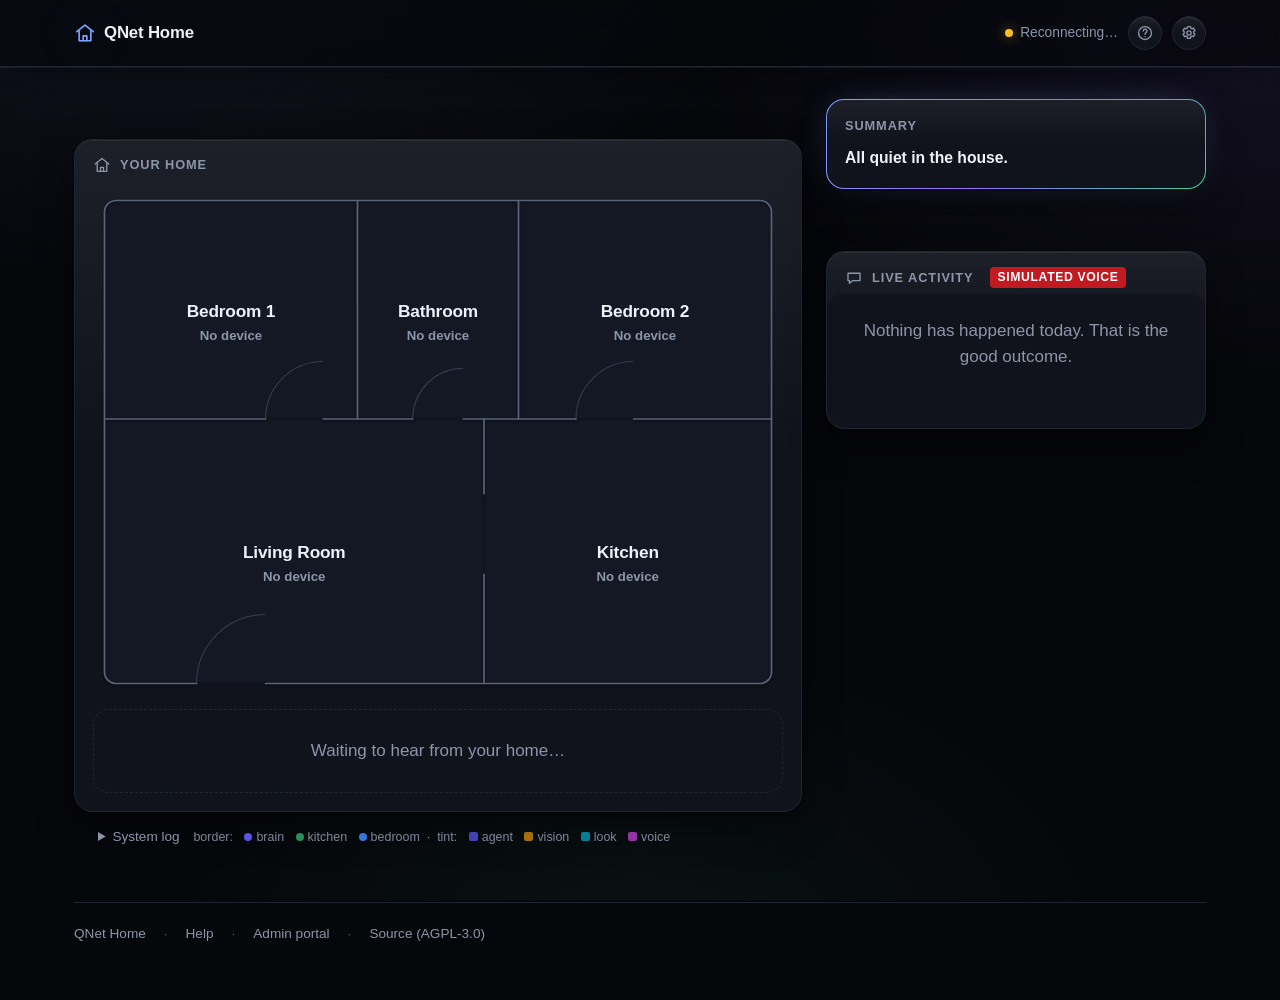
==== commit 8d4d3b44: "dashboard: dark by default, with depth and a fluid shell The hub is a wall-mounted, always-on panel " ====
--- a/dashboard/index.html
+++ b/dashboard/index.html
@@ -59,69 +59,84 @@
 <title>QNet Home</title>
 <style>
   /* ------------------------------------------------------------------
-     Product surface. Light by default, dark when the OS asks (S14 wants
-     a dark-friendly page; prefers-color-scheme plus an explicit
-     data-theme override so a host that stamps one still wins).
+     Product surface. Dark by default - this is a wall-mounted, always-on
+     panel in a home, often in a dim room at night, so the dark surface is
+     the product, not a preference. Light remains available for a host that
+     stamps data-theme="light".
      System font stack, generous spacing, no frameworks.
      ------------------------------------------------------------------ */
   :root {
-    --bg: #f6f7f9;
-    --bg-soft: #eef0f4;
-    --card: #ffffff;
-    --card-2: #f4f6f9;
-    --line: #e2e5ec;
-    --line-soft: #eceff4;
-    --text: #14161d;
-    --muted: #626a7a;
-    --brand: #2f6fed;
-    --calm: #12805a;
-    --caution: #a06a00;
-    --alert: #c22630;
+    /* Ink-dark base. Near-black with a cool cast so the accent colours read
+       as light sources rather than paint. */
+    --bg: #06070b;
+    --bg-soft: #0b0d14;
+    --card: #10131c;
+    --card-2: #161a26;
+    --line: #1f2532;
+    --line-soft: #171c27;
+    --text: #eef1f8;
+    --muted: #8c95a9;
+    --brand: #7ba3ff;
+    --calm: #34d399;
+    --caution: #fbbf24;
+    --alert: #ff5f6d;
+    --shadow: 0 1px 2px rgba(0, 0, 0, 0.55), 0 14px 38px rgba(0, 0, 0, 0.48);
+    --fp-room: #131824; --fp-wall: #59637a; --fp-chip: #1a2130;
+    --fp-caution-fill: rgba(251, 191, 36, 0.22);
+    --fp-alert-fill: rgba(255, 95, 109, 0.26);
+    --fp-clear-fill: rgba(52, 211, 153, 0.16);
+    /* fancy layer */
+    --sheen: linear-gradient(180deg, rgba(255,255,255,0.055), rgba(255,255,255,0) 46%);
+    --hairline: rgba(255,255,255,0.07);
+    --glow-alert: 0 0 0 1px rgba(255,95,109,0.30), 0 0 30px rgba(255,95,109,0.26);
+    --glow-calm: 0 0 12px rgba(52,211,153,0.55);
+    --glow-caution: 0 0 12px rgba(251,191,36,0.55);
+    --glow-brand: 0 0 24px rgba(123,163,255,0.30);
+  }
+  /* Light is now opt-in: the hub is a dark-room surface by default. */
+  :root[data-theme="light"] {
+    --bg: #f6f7f9; --bg-soft: #eef0f4; --card: #ffffff; --card-2: #f4f6f9;
+    --line: #e2e5ec; --line-soft: #eceff4; --text: #14161d; --muted: #626a7a;
+    --brand: #2f6fed; --calm: #12805a; --caution: #a06a00; --alert: #c22630;
     --shadow: 0 1px 2px rgba(16, 20, 32, 0.05), 0 6px 20px rgba(16, 20, 32, 0.05);
-    /* T5.5 floor plan */
     --fp-room: #f1f4f8; --fp-wall: #6f7787; --fp-chip: #ffffff;
     --fp-caution-fill: rgba(160, 106, 0, 0.20);
     --fp-alert-fill: rgba(194, 38, 48, 0.20);
     --fp-clear-fill: rgba(18, 128, 90, 0.18);
-  }
-  @media (prefers-color-scheme: dark) {
-    :root {
-      --bg: #0d0f14;
-      --bg-soft: #14171e;
-      --card: #171a22;
-      --card-2: #1d212a;
-      --line: #272c37;
-      --line-soft: #21252e;
-      --text: #e9ebf1;
-      --muted: #949bab;
-      --brand: #6d9bff;
-      --calm: #3fc287;
-      --caution: #efb54a;
-      --alert: #ff6b70;
-      --shadow: 0 1px 2px rgba(0, 0, 0, 0.4), 0 8px 24px rgba(0, 0, 0, 0.35);
-      --fp-room: #1b1f28; --fp-wall: #6b7488; --fp-chip: #232833;
-      --fp-caution-fill: rgba(239, 181, 74, 0.22);
-      --fp-alert-fill: rgba(255, 107, 112, 0.22);
-      --fp-clear-fill: rgba(63, 194, 135, 0.20);
-    }
-  }
-  :root[data-theme="light"] {
-    --bg: #f6f7f9; --bg-soft: #eef0f4; --card: #ffffff; --card-2: #f4f6f9;
-    --line: #e2e5ec; --line-soft: #eceff4; --text: #14161d; --muted: #626a7a;
-    --brand: #2f6fed; --calm: #12805a; --caution: #a06a00; --alert: #c22630;
-    --fp-room: #f1f4f8; --fp-wall: #6f7787; --fp-chip: #ffffff;
-    --fp-caution-fill: rgba(160, 106, 0, 0.20);
-    --fp-alert-fill: rgba(194, 38, 48, 0.20);
-    --fp-clear-fill: rgba(18, 128, 90, 0.18);
+    --sheen: linear-gradient(180deg, rgba(255,255,255,0.9), rgba(255,255,255,0) 46%);
+    --hairline: rgba(16,20,32,0.05);
+    --glow-alert: 0 0 0 1px rgba(194,38,48,0.20), 0 0 22px rgba(194,38,48,0.14);
+    --glow-calm: 0 0 10px rgba(18,128,90,0.35);
+    --glow-caution: 0 0 10px rgba(160,106,0,0.35);
+    --glow-brand: 0 0 18px rgba(47,111,237,0.20);
   }
   :root[data-theme="dark"] {
-    --bg: #0d0f14; --bg-soft: #14171e; --card: #171a22; --card-2: #1d212a;
-    --line: #272c37; --line-soft: #21252e; --text: #e9ebf1; --muted: #949bab;
-    --brand: #6d9bff; --calm: #3fc287; --caution: #efb54a; --alert: #ff6b70;
-    --fp-room: #1b1f28; --fp-wall: #6b7488; --fp-chip: #232833;
-    --fp-caution-fill: rgba(239, 181, 74, 0.22);
-    --fp-alert-fill: rgba(255, 107, 112, 0.22);
-    --fp-clear-fill: rgba(63, 194, 135, 0.20);
+    /* Ink-dark base. Near-black with a cool cast so the accent colours read
+       as light sources rather than paint. */
+    --bg: #06070b;
+    --bg-soft: #0b0d14;
+    --card: #10131c;
+    --card-2: #161a26;
+    --line: #1f2532;
+    --line-soft: #171c27;
+    --text: #eef1f8;
+    --muted: #8c95a9;
+    --brand: #7ba3ff;
+    --calm: #34d399;
+    --caution: #fbbf24;
+    --alert: #ff5f6d;
+    --shadow: 0 1px 2px rgba(0, 0, 0, 0.55), 0 14px 38px rgba(0, 0, 0, 0.48);
+    --fp-room: #131824; --fp-wall: #59637a; --fp-chip: #1a2130;
+    --fp-caution-fill: rgba(251, 191, 36, 0.22);
+    --fp-alert-fill: rgba(255, 95, 109, 0.26);
+    --fp-clear-fill: rgba(52, 211, 153, 0.16);
+    /* fancy layer */
+    --sheen: linear-gradient(180deg, rgba(255,255,255,0.055), rgba(255,255,255,0) 46%);
+    --hairline: rgba(255,255,255,0.07);
+    --glow-alert: 0 0 0 1px rgba(255,95,109,0.30), 0 0 30px rgba(255,95,109,0.26);
+    --glow-calm: 0 0 12px rgba(52,211,153,0.55);
+    --glow-caution: 0 0 12px rgba(251,191,36,0.55);
+    --glow-brand: 0 0 24px rgba(123,163,255,0.30);
   }
 
   * { box-sizing: border-box; }
@@ -433,7 +448,8 @@
     text-anchor: middle; pointer-events: none; user-select: none;
   }
   .fp-room:hover .fp-fill { filter: brightness(0.97); }
-  @media (prefers-color-scheme: dark) { .fp-room:hover .fp-fill { filter: brightness(1.22); } }
+  .fp-room:hover .fp-fill { filter: brightness(1.22); }
+  :root[data-theme="light"] .fp-room:hover .fp-fill { filter: brightness(0.97); }
   .fp-room:focus-visible .fp-focus { stroke: var(--brand); stroke-width: 2.5; opacity: 1; }
   .fp-focus { fill: none; stroke: none; opacity: 0; pointer-events: none; }
 
@@ -507,6 +523,8 @@
   .sl-line.sl-svc-look   { background: linear-gradient(90deg, rgba(6,182,212,0.20),  rgba(6,182,212,0.05) 70%); }
   .sl-line.sl-svc-voice  { background: linear-gradient(90deg, rgba(217,70,239,0.20), rgba(217,70,239,0.05) 70%); }
   .sl-line.sl-svc-agent  { background: linear-gradient(90deg, rgba(99,91,255,0.18),  rgba(99,91,255,0.04) 70%); }
+  .sl-line.sl-svc-alert  { background: rgba(153,27,27,0.30); border-left-color: #b91c1c !important;
+                           color: #fecaca; font-weight: 600; }
   .sl-legend { font-weight: 400; margin-left: 10px; opacity: 0.9; font-size: 0.78rem; }
   .sl-dot { display: inline-block; width: 8px; height: 8px; border-radius: 50%; margin: 0 4px 0 8px; }
   .sl-dot.sl-brain { background: #635bff; } .sl-dot.sl-kitchen { background: #2f9e63; }
@@ -671,6 +689,207 @@
     background: rgba(0, 0, 0, 0.55); color: #cdd3df; font-size: 0.74rem;
   }
   .cam .cam-err[hidden] { display: none; }
+
+  /* ==================================================================
+     Depth layer. Everything below is presentation only - no rule here
+     changes layout, geometry or state semantics, so the wire contract
+     and every JS class toggle behave exactly as before.
+     ================================================================== */
+
+  body {
+    background:
+      radial-gradient(1100px 620px at 12% -12%, rgba(123, 163, 255, 0.10), transparent 62%),
+      radial-gradient(900px 560px at 96% 4%, rgba(155, 109, 255, 0.09), transparent 60%),
+      radial-gradient(760px 520px at 50% 108%, rgba(52, 211, 153, 0.06), transparent 62%),
+      var(--bg);
+    background-attachment: fixed;
+  }
+  :root[data-theme="light"] body { background: var(--bg); }
+
+  ::selection { background: color-mix(in srgb, var(--brand) 32%, transparent); }
+
+  /* Raised surfaces get a top sheen and a hairline, so cards read as lit
+     from above instead of as flat rectangles on a flat page. */
+  .room, .panel, .feed, .modal-card, .summary-inner, .cam, .voice-dock {
+    background-image: var(--sheen);
+    background-repeat: no-repeat;
+  }
+  .room, .panel, .feed, .modal-card {
+    border-color: var(--line);
+    box-shadow: var(--shadow), inset 0 1px 0 var(--hairline);
+  }
+
+  .topbar {
+    background: color-mix(in srgb, var(--bg) 72%, transparent);
+    backdrop-filter: saturate(1.6) blur(16px);
+    border-bottom: 1px solid var(--line);
+    box-shadow: 0 1px 0 var(--hairline), 0 10px 30px -18px rgba(0, 0, 0, 0.9);
+  }
+  .brand .mark { filter: drop-shadow(var(--glow-brand)); }
+
+  /* Status colour becomes light, not paint. */
+  .conn.online .dot { box-shadow: var(--glow-calm); }
+  .conn.offline .dot { box-shadow: var(--glow-caution); }
+  .room-state.good .bullet, .legend .bullet.good { box-shadow: var(--glow-calm); }
+  .room-state.caution .bullet { box-shadow: var(--glow-caution); }
+  .room-state.alert .bullet { box-shadow: 0 0 14px rgba(255, 95, 109, 0.75); }
+  .live-dot { filter: drop-shadow(var(--glow-calm)); }
+
+  .room.alert {
+    border-color: color-mix(in srgb, var(--alert) 55%, var(--line));
+    box-shadow: var(--glow-alert), var(--shadow);
+  }
+
+  #alertBanner {
+    background-image: linear-gradient(180deg,
+      color-mix(in srgb, var(--alert) 16%, transparent), transparent 70%);
+    box-shadow: 0 14px 40px -22px rgba(255, 95, 109, 0.85);
+  }
+
+  /* Controls: a little gradient and a little lift. */
+  .btn {
+    background-image: var(--sheen);
+    box-shadow: inset 0 1px 0 var(--hairline);
+    transition: transform 0.12s ease, filter 0.12s ease, box-shadow 0.12s ease;
+  }
+  .btn:hover { transform: translateY(-1px); }
+  .btn:active { transform: translateY(0); }
+  .btn.primary {
+    background-image: linear-gradient(180deg,
+      color-mix(in srgb, var(--brand) 88%, white), var(--brand));
+    box-shadow: var(--glow-brand), inset 0 1px 0 rgba(255, 255, 255, 0.25);
+    color: #08101f;
+  }
+  .icon-btn {
+    background-image: var(--sheen);
+    box-shadow: inset 0 1px 0 var(--hairline);
+    transition: color 0.12s ease, border-color 0.12s ease, box-shadow 0.12s ease;
+  }
+  .icon-btn:hover { box-shadow: var(--glow-brand), inset 0 1px 0 var(--hairline); }
+
+  /* The floor plan is the centrepiece - give the walls presence and let a
+     live room glow rather than merely tint. */
+  .fp-wall { filter: drop-shadow(0 1px 1px rgba(0, 0, 0, 0.55)); }
+  .fp-room .fp-fill { transition: filter 0.2s ease; }
+  .fp-room.is-alert .fp-fill { filter: drop-shadow(0 0 12px rgba(255, 95, 109, 0.55)); }
+  .fp-room.is-caution .fp-fill { filter: drop-shadow(0 0 10px rgba(251, 191, 36, 0.45)); }
+
+  .summary { box-shadow: var(--shadow), 0 0 34px -14px rgba(123, 163, 255, 0.55); }
+
+  /* Scrollbars, so the feed doesn't punch a bright hole in a dark panel. */
+  .feed-scroll, .syslog, .selftest-output, .modal-card { scrollbar-width: thin; scrollbar-color: var(--line) transparent; }
+  .feed-scroll::-webkit-scrollbar, .syslog::-webkit-scrollbar,
+  .selftest-output::-webkit-scrollbar, .modal-card::-webkit-scrollbar { width: 10px; height: 10px; }
+  .feed-scroll::-webkit-scrollbar-thumb, .syslog::-webkit-scrollbar-thumb,
+  .selftest-output::-webkit-scrollbar-thumb, .modal-card::-webkit-scrollbar-thumb {
+    background: var(--line); border-radius: 999px; border: 3px solid transparent; background-clip: content-box;
+  }
+  .feed-scroll::-webkit-scrollbar-thumb:hover, .syslog::-webkit-scrollbar-thumb:hover,
+  .selftest-output::-webkit-scrollbar-thumb:hover, .modal-card::-webkit-scrollbar-thumb:hover { background: var(--muted); background-clip: content-box; }
+
+  @media (prefers-reduced-motion: reduce) {
+    .btn, .icon-btn, .fp-room .fp-fill { transition: none; }
+    .btn:hover { transform: none; }
+  }
+
+  /* ==================================================================
+     Adaptive layer. This panel lives on anything from a phone held in
+     the hallway to a wall-mounted display, so the shell is fluid across
+     the whole range rather than fixed at one desktop width. Layout only
+     - no state, no colour, no behaviour.
+     ================================================================== */
+
+  /* Type and gutters scale with the viewport instead of stepping. */
+  body { font-size: clamp(14.5px, 0.35vw + 13.6px, 17px); }
+  .shell, .topbar-inner { max-width: var(--shell-max, 1180px); }
+  .shell { padding-left: var(--gutter, 24px); padding-right: var(--gutter, 24px); }
+  .topbar-inner { padding-left: var(--gutter, 24px); padding-right: var(--gutter, 24px); }
+  #alertBanner { padding-left: var(--gutter, 24px); padding-right: var(--gutter, 24px); }
+
+  /* Never let a fixed minimum out-grow a narrow viewport. */
+  .rooms { grid-template-columns: repeat(auto-fill, minmax(min(230px, 100%), 1fr)); }
+  .layout, .side, .panel, .feed, .room { min-width: 0; }
+  .topbar-inner, #alertBanner { flex-wrap: wrap; }
+
+  /* --- large: a wall-mounted or desk display ------------------------ */
+  @media (min-width: 1500px) {
+    :root { --shell-max: 1440px; --gutter: 40px; }
+    .layout { grid-template-columns: minmax(0, 1fr) minmax(340px, 430px); gap: 30px; }
+    .rooms { grid-template-columns: repeat(auto-fill, minmax(260px, 1fr)); }
+    .feed-scroll { max-height: 52vh; }
+  }
+  @media (min-width: 2000px) {
+    :root { --shell-max: 1680px; }
+    .feed-scroll { max-height: 56vh; }
+  }
+
+  /* --- tablet / small laptop ---------------------------------------- */
+  @media (max-width: 1100px) {
+    :root { --gutter: 20px; }
+    .layout { gap: 20px; }
+  }
+
+  /* --- the existing single-column collapse, plus breathing room ------ */
+  @media (max-width: 900px) {
+    :root { --gutter: 18px; }
+    .layout { margin-top: 24px; }
+    section { margin-top: 30px; }
+    .side { gap: 18px; }
+  }
+
+  /* --- phone --------------------------------------------------------- */
+  @media (max-width: 640px) {
+    :root { --gutter: 14px; }
+    .topbar-inner { padding-top: 11px; padding-bottom: 11px; gap: 10px; }
+    .brand { font-size: 1rem; }
+    .house-status { flex-basis: 100%; order: 3; font-size: 0.96rem; }
+    .conn span:not(.dot) { display: none; }          /* dot alone carries it */
+    .rooms { grid-template-columns: 1fr; gap: 12px; }
+    .room { padding: 16px; border-radius: 14px; }
+    .panel { border-radius: 14px; }
+    .fp-wrap { padding: 10px 12px 14px; }
+    .feed-scroll { max-height: 58vh; }
+    .feed-scroll .entry { padding: 10px 14px; }
+    .modal-card { padding: 20px 18px 22px; max-height: 92vh; border-radius: 16px; }
+    .modal-actions { flex-wrap: wrap; }
+    .modal-actions .btn { flex: 1 1 auto; }
+    #alertBanner { align-items: flex-start; row-gap: 8px; font-size: 0.94rem; }
+    #alertBanner .ab-actions { flex-basis: 100%; display: flex; gap: 8px; }
+    #alertBanner .ab-actions .btn { flex: 1 1 0; }
+    .summary-inner { padding: 14px 14px 16px; }
+  }
+
+  /* --- very small / older phones -------------------------------------- */
+  @media (max-width: 380px) {
+    :root { --gutter: 11px; }
+    .btn { padding: 9px 13px; }
+    .cam { border-radius: 11px; }
+  }
+
+  /* --- short viewports: laptops in landscape, phones on their side ----- */
+  @media (max-height: 620px) and (min-width: 901px) {
+    .feed-scroll { max-height: 40vh; }
+    .layout { margin-top: 20px; }
+  }
+  @media (max-height: 480px) {
+    .feed-scroll { max-height: 46vh; min-height: 100px; }
+    .modal-card { max-height: 94vh; }
+  }
+
+  /* --- touch: fingers need bigger targets than a mouse ----------------- */
+  @media (pointer: coarse) {
+    .icon-btn { width: 44px; height: 44px; }
+    .btn { padding: 12px 20px; }
+    .chiprow .link, .fp-room { touch-action: manipulation; }
+  }
+
+  /* Modern viewport units where supported: mobile browser chrome no longer
+     steals the bottom of a full-height surface. */
+  @supports (height: 100dvh) {
+    .to-inner { min-height: 100dvh; }
+    .modal-card { max-height: 86dvh; }
+    @media (max-width: 640px) { .modal-card { max-height: 92dvh; } }
+  }
 </style>
 </head>
 <body>
@@ -906,6 +1125,7 @@
 
         <div class="placeholder" id="roomsEmpty" style="margin-top:14px;">Waiting to hear from your home…</div>
       </div>
+
     </section>
 
     <!-- ============ RIGHT: SUMMARY over LIVE ACTIVITY ============ -->
@@ -1125,7 +1345,14 @@
     <div class="cam" id="rmCam" role="img" aria-label="Camera live view is not enabled in this build">
       <img id="rmCamImg" alt="" hidden>
       <div class="cam-live" id="rmCamLive" hidden><span class="live-dot">●</span>LIVE — local preview (LAN only)</div>
-      <div class="cam-err" id="rmCamErr" hidden>Camera unreachable — still trying</div>
+      <!-- The error state names the address it tried and offers it as a link:
+           when the browser can fetch the page but not the image (a proxy, a
+           firewall, a stale address), clicking it settles which in one go. -->
+      <div class="cam-err" id="rmCamErr" hidden>
+        <div>Camera unreachable — still trying</div>
+        <a id="rmCamLink" href="#" target="_blank" rel="noopener"
+           style="font-size:0.8rem; opacity:0.85; word-break:break-all;"></a>
+      </div>
       <svg class="ico" aria-hidden="true"><use href="#i-camera"></use></svg>
       <div class="cam-title">Live view</div>
       <div class="cam-note" id="rmCamNote">Camera streaming is not enabled in this build</div>
@@ -1445,7 +1672,7 @@
       return { iconId: "chat", text: `QNet: “${entry.text || ""}”`, tone: "neutral" };
 
     case "heard": {
-      if (entry.silence || !entry.text) return { iconId: "mic", text: "No response yet", tone: "dim" };
+      if (entry.silence || !entry.text) return { iconId: "mic", text: "No answer to the last question", tone: "dim" };
       // In a routine "where are my glasses" run the person is asking, not
       // answering - "You asked:" reads far better than "Margaret:" there.
       if (routine) return { iconId: "magnifier", text: `You asked: “${entry.text}”`, tone: "neutral" };
@@ -1680,7 +1907,7 @@
     if (!entry) continue;
     if (entry.event === "say") out.push({ side: "qnet", text: entry.text || "" });
     else if (entry.event === "heard") {
-      if (entry.silence || !entry.text) out.push({ side: "none", text: "No response yet" });
+      if (entry.silence || !entry.text) out.push({ side: "none", text: "No answer to the last question" });
       else out.push({ side: "person", text: entry.text });
     }
   }
@@ -2181,9 +2408,9 @@
     { name: "say -> QNet quoted, neutral",
       fn: () => humanize(fallLog[1], fallCtx),
       expect: (r) => r.iconId === "chat" && r.text === "QNet: “I saw you fall. Are you okay?”" && r.tone === "neutral" },
-    { name: "heard silence -> 'No response yet', dim",
+    { name: "heard silence -> 'No answer to the last question', dim",
       fn: () => humanize(fallLog[2], fallCtx),
-      expect: (r) => r.text === "No response yet" && r.tone === "dim" },
+      expect: (r) => r.text === "No answer to the last question" && r.tone === "dim" },
     { name: "heard with text -> derived resident name, quoted",
       fn: () => humanize({ event: "heard", text: "my hip hurts" }, { room: "kitchen", urgency: "safety", residentName: "Margaret" }),
       expect: (r) => r.iconId === "mic" && r.text === "Margaret: “my hip hurts”" },
@@ -2901,8 +3128,10 @@
   let payload = null;
   try { payload = JSON.parse(payloadStr); } catch (_e) { /* raw line stays raw */ }
   const origin = wireOrigin(topic, payload);
+  // A detection event outranks the color scheme: dark red, unmissable.
+  const alert = /\/event$/.test(topic) || (payload && payload.result === "SIMULATED");
   syslogLines.unshift({ text: `${hh}:${mm}:${ss}.${ms}  ${topic}  ${payloadStr}`,
-                        device: origin.device, service: origin.service });
+                        device: origin.device, service: alert ? "alert" : origin.service });
   if (syslogLines.length > SYSLOG_CAP) syslogLines.length = SYSLOG_CAP;
   const pane = $("syslogPane");
   $("syslogCount").textContent = `(${syslogLines.length})`;
@@ -3115,6 +3344,16 @@
   if (typedLines.length > 100) typedLines.shift();
 }
 
+// §14 twice over read "— SIMULATED [SIMULATED]" on the line (user report,
+// 3PM test): the word is required IN the sentence AND as the red pill. The
+// pill IS the word - when the text ends with it, the plain copy goes and the
+// badge carries it. The humanizer's text (and its self-test) is unchanged.
+function dropBadgeSuffix(text, badge) {
+  if (!badge) return text;
+  const suffix = " — " + badge;
+  return text.endsWith(suffix) ? text.slice(0, text.length - badge.length - 1) : text;
+}
+
 function renderFeed() {
   // Every run's every line, humanized; nulls simply never appear.
   const items = [];
@@ -3137,7 +3376,7 @@
   feed.innerHTML = items.slice(0, 200).map(({ ts, key, line, hint }) => `
     <div class="entry tone-${escapeHtml(line.tone)}${isNew(key) ? " flash" : ""}">
       <span class="icon">${iconMarkup(line.iconId)}</span>
-      <span class="body"><span class="text">${escapeHtml(line.text)}</span>${
+      <span class="body"><span class="text">${escapeHtml(dropBadgeSuffix(line.text, line.badge))}</span>${
         line.badge ? `<span class="sim-badge">${escapeHtml(line.badge)}</span>` : ""}${
         hint ? `<span class="line-hint">${escapeHtml(hint)}</span>` : ""}</span>
       <span class="when">${escapeHtml(clockTime(ts))}</span>
@@ -3235,7 +3474,7 @@
   const strip = $("toStrip");
   strip.hidden = facts.length === 0;
   strip.innerHTML = facts.map((f) =>
-    `<span class="fact${f.simulated ? " sim" : ""}">${escapeHtml(f.text)}${
+    `<span class="fact${f.simulated ? " sim" : ""}">${escapeHtml(dropBadgeSuffix(f.text, f.simulated ? "SIMULATED" : ""))}${
       f.simulated ? `<span class="sim-badge">SIMULATED</span>` : ""}</span>`
   ).join(`<span class="sep">·</span>`);
 
@@ -3438,6 +3677,8 @@
     img.hidden = true;
     $("rmCamLive").hidden = true;
     $("rmCamErr").hidden = false;
+    const link = $("rmCamLink");
+    if (link) { link.textContent = `open ${camActiveUrl} directly →`; link.href = camActiveUrl; }
   };
   const tick = () => {
     if (!$("roomModal").classList.contains("open")) { stopCamPreview(); return; }
